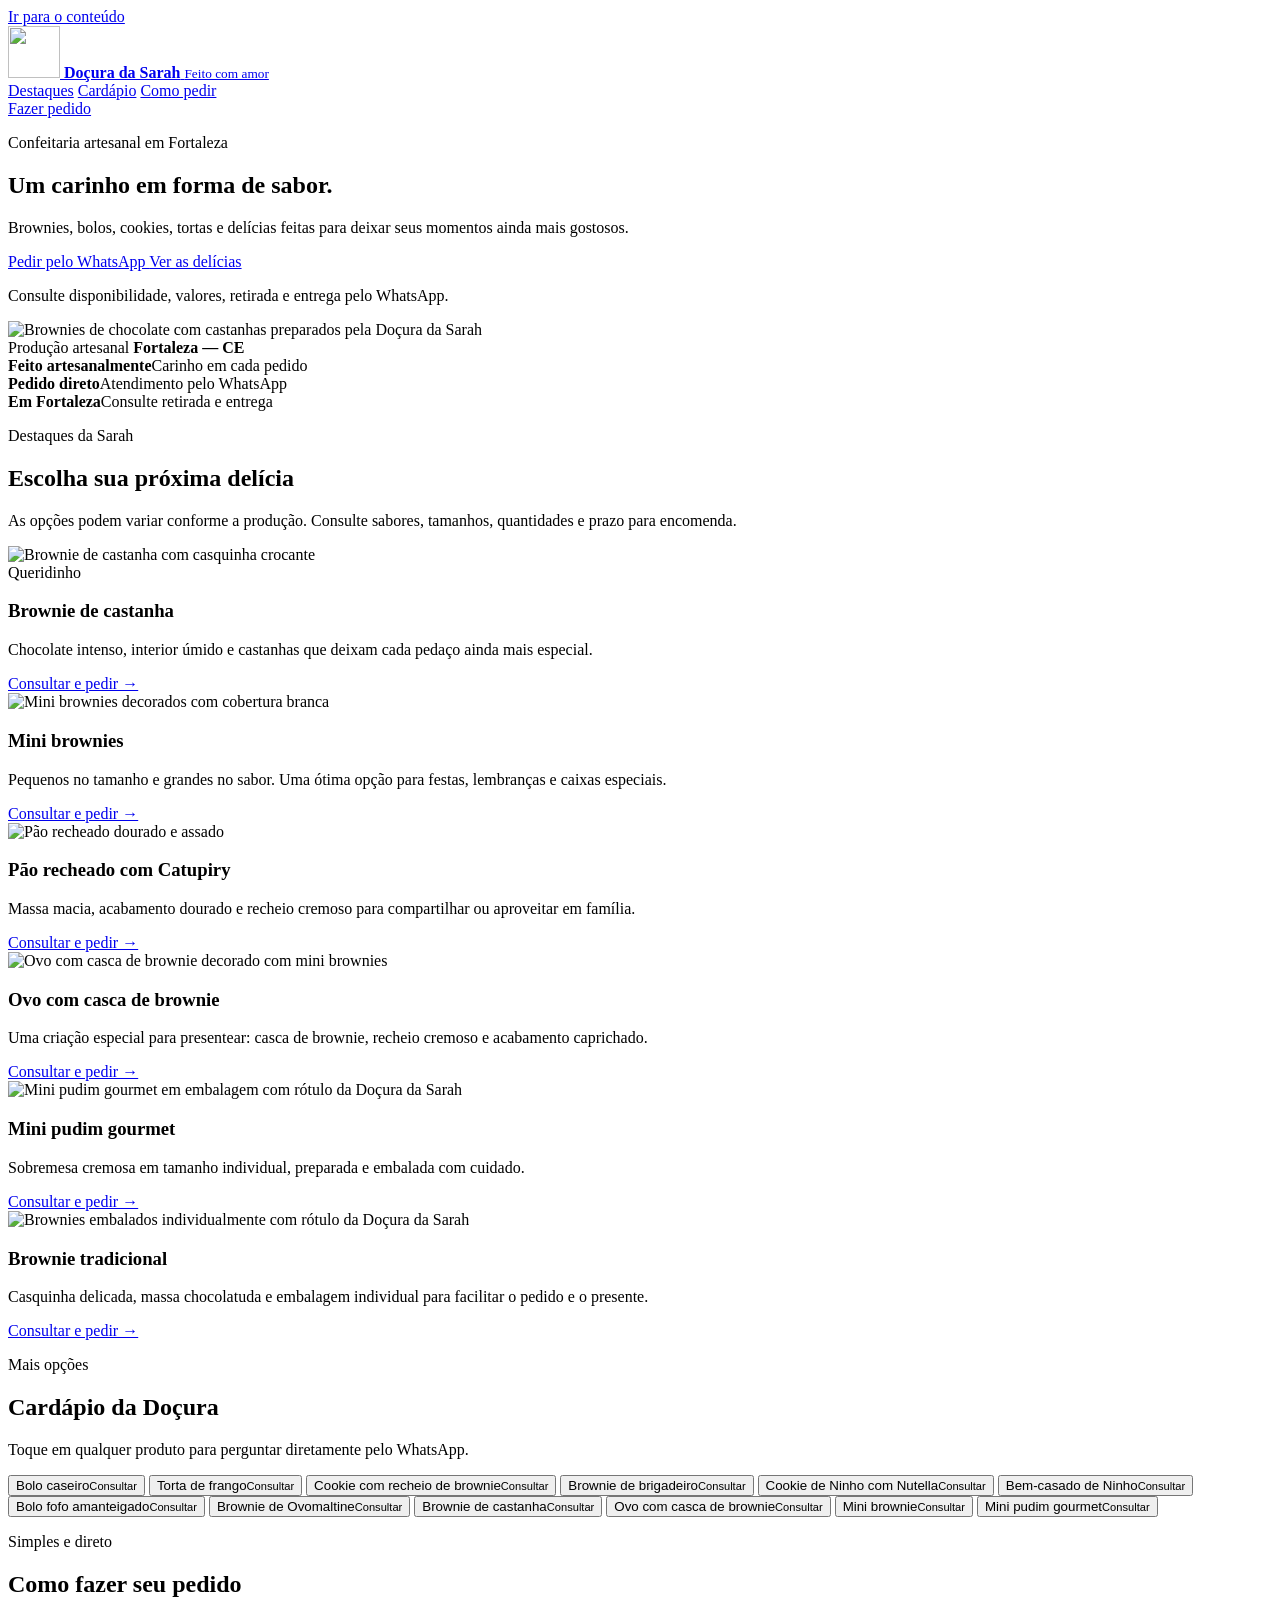
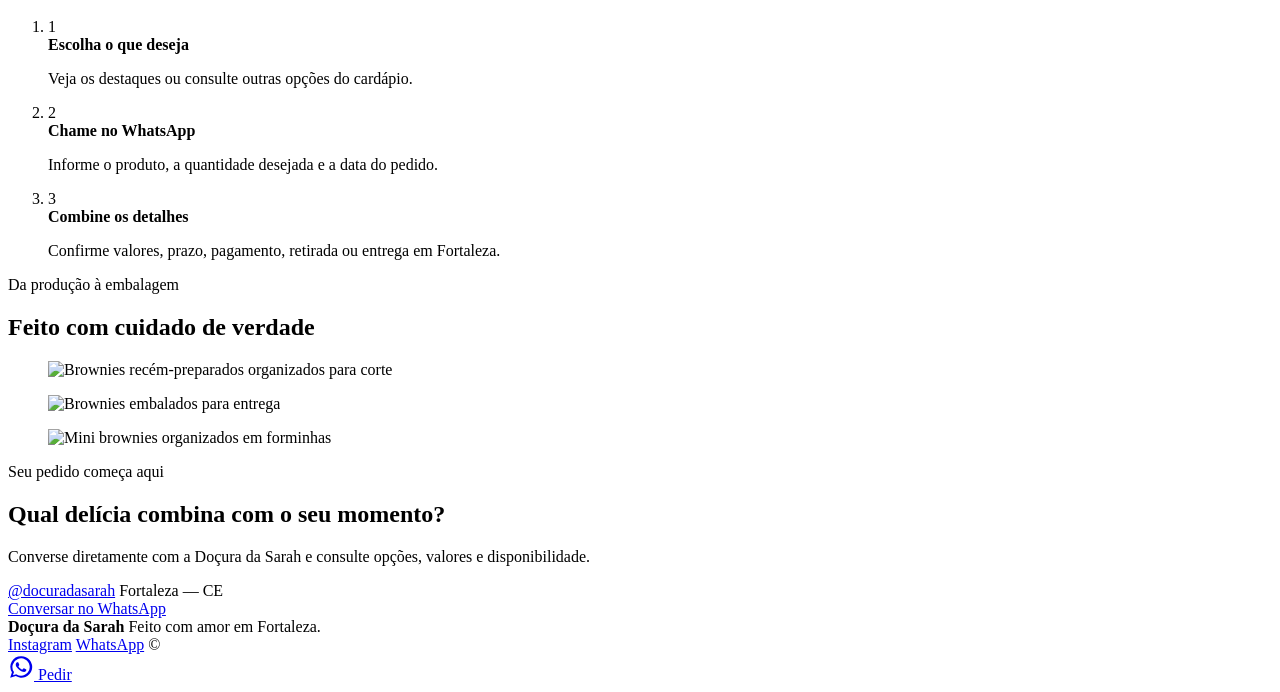
==== index.html @ 3d7a6ec1 "Adiciona estrutura e conteúdo da landing page" ====
<!doctype html>
<html lang="pt-BR">
<head>
  <meta charset="utf-8">
  <meta name="viewport" content="width=device-width, initial-scale=1">
  <meta name="theme-color" content="#e94d82">
  <meta name="description" content="Brownies, bolos, cookies, tortas, pão recheado e outras delícias artesanais da Doçura da Sarah em Fortaleza, Ceará. Faça seu pedido pelo WhatsApp.">
  <meta property="og:type" content="website">
  <meta property="og:locale" content="pt_BR">
  <meta property="og:title" content="Doçura da Sarah | Feito com amor">
  <meta property="og:description" content="Delícias artesanais em Fortaleza. Consulte o cardápio e faça seu pedido pelo WhatsApp.">
  <meta property="og:image" content="assets/images/hero-brownie-castanha.webp">
  <meta property="og:url" content="https://rsucupira.github.io/lp-docura-da-sarah/">
  <link rel="canonical" href="https://rsucupira.github.io/lp-docura-da-sarah/">
  <link rel="icon" href="favicon.png" type="image/png">
  <link rel="stylesheet" href="styles.css">
  <title>Doçura da Sarah | Doces e salgados artesanais em Fortaleza</title>
</head>
<body>
  <a class="skip-link" href="#conteudo">Ir para o conteúdo</a>

  <header class="site-header">
    <div class="container nav">
      <a class="brand" href="#inicio" aria-label="Doçura da Sarah, início">
        <img src="assets/images/logo-docura-da-sarah.webp" alt="" width="52" height="52">
        <span>
          <strong>Doçura da Sarah</strong>
          <small>Feito com amor</small>
        </span>
      </a>

      <nav class="nav-links" aria-label="Navegação principal">
        <a href="#destaques">Destaques</a>
        <a href="#cardapio">Cardápio</a>
        <a href="#como-pedir">Como pedir</a>
      </nav>

      <a class="button button-small whatsapp-link" data-message="Olá! Vim pelo site da Doçura da Sarah e gostaria de fazer um pedido." href="https://wa.me/5585988208245" target="_blank" rel="noopener">
        Fazer pedido
      </a>
    </div>
  </header>

  <main id="conteudo">
    <section class="hero" id="inicio">
      <div class="container hero-grid">
        <div class="hero-copy">
          <p class="eyebrow">Confeitaria artesanal em Fortaleza</p>
          <h1>Um carinho em forma de sabor.</h1>
          <p class="hero-text">
            Brownies, bolos, cookies, tortas e delícias feitas para deixar seus momentos ainda mais gostosos.
          </p>

          <div class="actions">
            <a class="button whatsapp-link" data-message="Olá! Vim pelo site da Doçura da Sarah e quero conhecer as opções disponíveis." href="https://wa.me/5585988208245" target="_blank" rel="noopener">
              Pedir pelo WhatsApp
            </a>
            <a class="button button-secondary" href="#destaques">Ver as delícias</a>
          </div>

          <p class="helper">Consulte disponibilidade, valores, retirada e entrega pelo WhatsApp.</p>
        </div>

        <div class="hero-visual">
          <img src="assets/images/hero-brownie-castanha.webp" alt="Brownies de chocolate com castanhas preparados pela Doçura da Sarah" width="856" height="852">
          <div class="hero-stamp">
            <span>Produção artesanal</span>
            <strong>Fortaleza — CE</strong>
          </div>
        </div>
      </div>
    </section>

    <section class="trust-strip" aria-label="Diferenciais">
      <div class="container trust-grid">
        <div><strong>Feito artesanalmente</strong><span>Carinho em cada pedido</span></div>
        <div><strong>Pedido direto</strong><span>Atendimento pelo WhatsApp</span></div>
        <div><strong>Em Fortaleza</strong><span>Consulte retirada e entrega</span></div>
      </div>
    </section>

    <section class="section" id="destaques">
      <div class="container">
        <div class="section-heading">
          <div>
            <p class="eyebrow">Destaques da Sarah</p>
            <h2>Escolha sua próxima delícia</h2>
          </div>
          <p>As opções podem variar conforme a produção. Consulte sabores, tamanhos, quantidades e prazo para encomenda.</p>
        </div>

        <div class="product-grid">
          <article class="product-card product-card-featured">
            <img src="assets/images/hero-brownie-castanha.webp" alt="Brownie de castanha com casquinha crocante" width="856" height="852" loading="lazy">
            <div class="product-body">
              <span class="tag">Queridinho</span>
              <h3>Brownie de castanha</h3>
              <p>Chocolate intenso, interior úmido e castanhas que deixam cada pedaço ainda mais especial.</p>
              <a class="text-link whatsapp-product" data-product="Brownie de castanha" href="https://wa.me/5585988208245" target="_blank" rel="noopener">Consultar e pedir →</a>
            </div>
          </article>

          <article class="product-card">
            <img src="assets/images/mini-brownies.webp" alt="Mini brownies decorados com cobertura branca" width="859" height="856" loading="lazy">
            <div class="product-body">
              <h3>Mini brownies</h3>
              <p>Pequenos no tamanho e grandes no sabor. Uma ótima opção para festas, lembranças e caixas especiais.</p>
              <a class="text-link whatsapp-product" data-product="Mini brownies" href="https://wa.me/5585988208245" target="_blank" rel="noopener">Consultar e pedir →</a>
            </div>
          </article>

          <article class="product-card">
            <img src="assets/images/pao-recheado.webp" alt="Pão recheado dourado e assado" width="673" height="855" loading="lazy">
            <div class="product-body">
              <h3>Pão recheado com Catupiry</h3>
              <p>Massa macia, acabamento dourado e recheio cremoso para compartilhar ou aproveitar em família.</p>
              <a class="text-link whatsapp-product" data-product="Pão recheado com Catupiry" href="https://wa.me/5585988208245" target="_blank" rel="noopener">Consultar e pedir →</a>
            </div>
          </article>

          <article class="product-card">
            <img src="assets/images/ovo-casca-brownie.webp" alt="Ovo com casca de brownie decorado com mini brownies" width="697" height="856" loading="lazy">
            <div class="product-body">
              <h3>Ovo com casca de brownie</h3>
              <p>Uma criação especial para presentear: casca de brownie, recheio cremoso e acabamento caprichado.</p>
              <a class="text-link whatsapp-product" data-product="Ovo com casca de brownie" href="https://wa.me/5585988208245" target="_blank" rel="noopener">Consultar e pedir →</a>
            </div>
          </article>

          <article class="product-card">
            <img src="assets/images/mini-pudim-gourmet.webp" alt="Mini pudim gourmet em embalagem com rótulo da Doçura da Sarah" width="674" height="856" loading="lazy">
            <div class="product-body">
              <h3>Mini pudim gourmet</h3>
              <p>Sobremesa cremosa em tamanho individual, preparada e embalada com cuidado.</p>
              <a class="text-link whatsapp-product" data-product="Mini pudim gourmet" href="https://wa.me/5585988208245" target="_blank" rel="noopener">Consultar e pedir →</a>
            </div>
          </article>

          <article class="product-card">
            <img src="assets/images/brownies-embalados.webp" alt="Brownies embalados individualmente com rótulo da Doçura da Sarah" width="856" height="858" loading="lazy">
            <div class="product-body">
              <h3>Brownie tradicional</h3>
              <p>Casquinha delicada, massa chocolatuda e embalagem individual para facilitar o pedido e o presente.</p>
              <a class="text-link whatsapp-product" data-product="Brownie tradicional" href="https://wa.me/5585988208245" target="_blank" rel="noopener">Consultar e pedir →</a>
            </div>
          </article>
        </div>
      </div>
    </section>

    <section class="section section-soft" id="cardapio">
      <div class="container">
        <div class="section-heading compact">
          <div>
            <p class="eyebrow">Mais opções</p>
            <h2>Cardápio da Doçura</h2>
          </div>
          <p>Toque em qualquer produto para perguntar diretamente pelo WhatsApp.</p>
        </div>

        <div class="menu-grid">
          <button class="menu-item whatsapp-product" data-product="Bolo caseiro"><span>Bolo caseiro</span><small>Consultar</small></button>
          <button class="menu-item whatsapp-product" data-product="Torta de frango"><span>Torta de frango</span><small>Consultar</small></button>
          <button class="menu-item whatsapp-product" data-product="Cookie com recheio de brownie"><span>Cookie com recheio de brownie</span><small>Consultar</small></button>
          <button class="menu-item whatsapp-product" data-product="Brownie de brigadeiro"><span>Brownie de brigadeiro</span><small>Consultar</small></button>
          <button class="menu-item whatsapp-product" data-product="Cookie de Ninho com Nutella"><span>Cookie de Ninho com Nutella</span><small>Consultar</small></button>
          <button class="menu-item whatsapp-product" data-product="Bem-casado de Ninho"><span>Bem-casado de Ninho</span><small>Consultar</small></button>
          <button class="menu-item whatsapp-product" data-product="Bolo fofo amanteigado"><span>Bolo fofo amanteigado</span><small>Consultar</small></button>
          <button class="menu-item whatsapp-product" data-product="Brownie de Ovomaltine"><span>Brownie de Ovomaltine</span><small>Consultar</small></button>
          <button class="menu-item whatsapp-product" data-product="Brownie de castanha"><span>Brownie de castanha</span><small>Consultar</small></button>
          <button class="menu-item whatsapp-product" data-product="Ovo com casca de brownie"><span>Ovo com casca de brownie</span><small>Consultar</small></button>
          <button class="menu-item whatsapp-product" data-product="Mini brownie"><span>Mini brownie</span><small>Consultar</small></button>
          <button class="menu-item whatsapp-product" data-product="Mini pudim gourmet"><span>Mini pudim gourmet</span><small>Consultar</small></button>
        </div>
      </div>
    </section>

    <section class="section" id="como-pedir">
      <div class="container">
        <div class="section-heading compact">
          <div>
            <p class="eyebrow">Simples e direto</p>
            <h2>Como fazer seu pedido</h2>
          </div>
        </div>

        <ol class="steps">
          <li>
            <span class="step-number">1</span>
            <div><strong>Escolha o que deseja</strong><p>Veja os destaques ou consulte outras opções do cardápio.</p></div>
          </li>
          <li>
            <span class="step-number">2</span>
            <div><strong>Chame no WhatsApp</strong><p>Informe o produto, a quantidade desejada e a data do pedido.</p></div>
          </li>
          <li>
            <span class="step-number">3</span>
            <div><strong>Combine os detalhes</strong><p>Confirme valores, prazo, pagamento, retirada ou entrega em Fortaleza.</p></div>
          </li>
        </ol>
      </div>
    </section>

    <section class="section section-gallery" aria-labelledby="galeria-titulo">
      <div class="container">
        <div class="section-heading compact">
          <div>
            <p class="eyebrow">Da produção à embalagem</p>
            <h2 id="galeria-titulo">Feito com cuidado de verdade</h2>
          </div>
        </div>

        <div class="gallery">
          <figure class="gallery-large">
            <img src="assets/images/brownies-producao.webp" alt="Brownies recém-preparados organizados para corte" width="851" height="847" loading="lazy">
          </figure>
          <figure>
            <img src="assets/images/brownies-embalados.webp" alt="Brownies embalados para entrega" width="856" height="858" loading="lazy">
          </figure>
          <figure>
            <img src="assets/images/mini-brownies.webp" alt="Mini brownies organizados em forminhas" width="859" height="856" loading="lazy">
          </figure>
        </div>
      </div>
    </section>

    <section class="section contact-section" id="contato">
      <div class="container contact-card">
        <div>
          <p class="eyebrow">Seu pedido começa aqui</p>
          <h2>Qual delícia combina com o seu momento?</h2>
          <p>Converse diretamente com a Doçura da Sarah e consulte opções, valores e disponibilidade.</p>
          <div class="contact-meta">
            <a href="https://www.instagram.com/docuradasarah/" target="_blank" rel="noopener">@docuradasarah</a>
            <span>Fortaleza — CE</span>
          </div>
        </div>
        <a class="button button-light whatsapp-link" data-message="Olá! Vim pelo site da Doçura da Sarah e gostaria de fazer um pedido." href="https://wa.me/5585988208245" target="_blank" rel="noopener">
          Conversar no WhatsApp
        </a>
      </div>
    </section>
  </main>

  <footer class="site-footer">
    <div class="container footer-content">
      <div>
        <strong>Doçura da Sarah</strong>
        <span>Feito com amor em Fortaleza.</span>
      </div>
      <div>
        <a href="https://www.instagram.com/docuradasarah/" target="_blank" rel="noopener">Instagram</a>
        <a class="whatsapp-link" data-message="Olá! Vim pelo site da Doçura da Sarah." href="https://wa.me/5585988208245" target="_blank" rel="noopener">WhatsApp</a>
        <span>© <span id="year"></span></span>
      </div>
    </div>
  </footer>

  <a class="whatsapp-float whatsapp-link" data-message="Olá! Vim pelo site da Doçura da Sarah e gostaria de fazer um pedido." href="https://wa.me/5585988208245" target="_blank" rel="noopener" aria-label="Fazer pedido pelo WhatsApp">
    <svg aria-hidden="true" viewBox="0 0 24 24" width="26" height="26"><path fill="currentColor" d="M12.04 2a9.84 9.84 0 0 0-8.4 14.95L2 22l5.2-1.62A9.93 9.93 0 1 0 12.04 2Zm0 17.98a8.02 8.02 0 0 1-4.09-1.12l-.29-.17-3.09.96.99-3-.19-.31A7.96 7.96 0 1 1 12.04 19.98Zm4.38-5.98c-.24-.12-1.42-.7-1.64-.78-.22-.08-.38-.12-.54.12-.16.24-.62.78-.76.94-.14.16-.28.18-.52.06-.24-.12-1.01-.37-1.93-1.19-.71-.64-1.2-1.42-1.34-1.66-.14-.24-.01-.37.11-.49.11-.11.24-.28.36-.42.12-.14.16-.24.24-.4.08-.16.04-.3-.02-.42-.06-.12-.54-1.3-.74-1.78-.19-.47-.39-.41-.54-.42h-.46c-.16 0-.42.06-.64.3-.22.24-.84.82-.84 2s.86 2.32.98 2.48c.12.16 1.69 2.58 4.1 3.62.57.25 1.02.4 1.37.51.58.18 1.1.16 1.51.1.46-.07 1.42-.58 1.62-1.14.2-.56.2-1.04.14-1.14-.06-.1-.22-.16-.46-.28Z"/></svg>
    <span>Pedir</span>
  </a>

  <script src="script.js"></script>
</body>
</html>
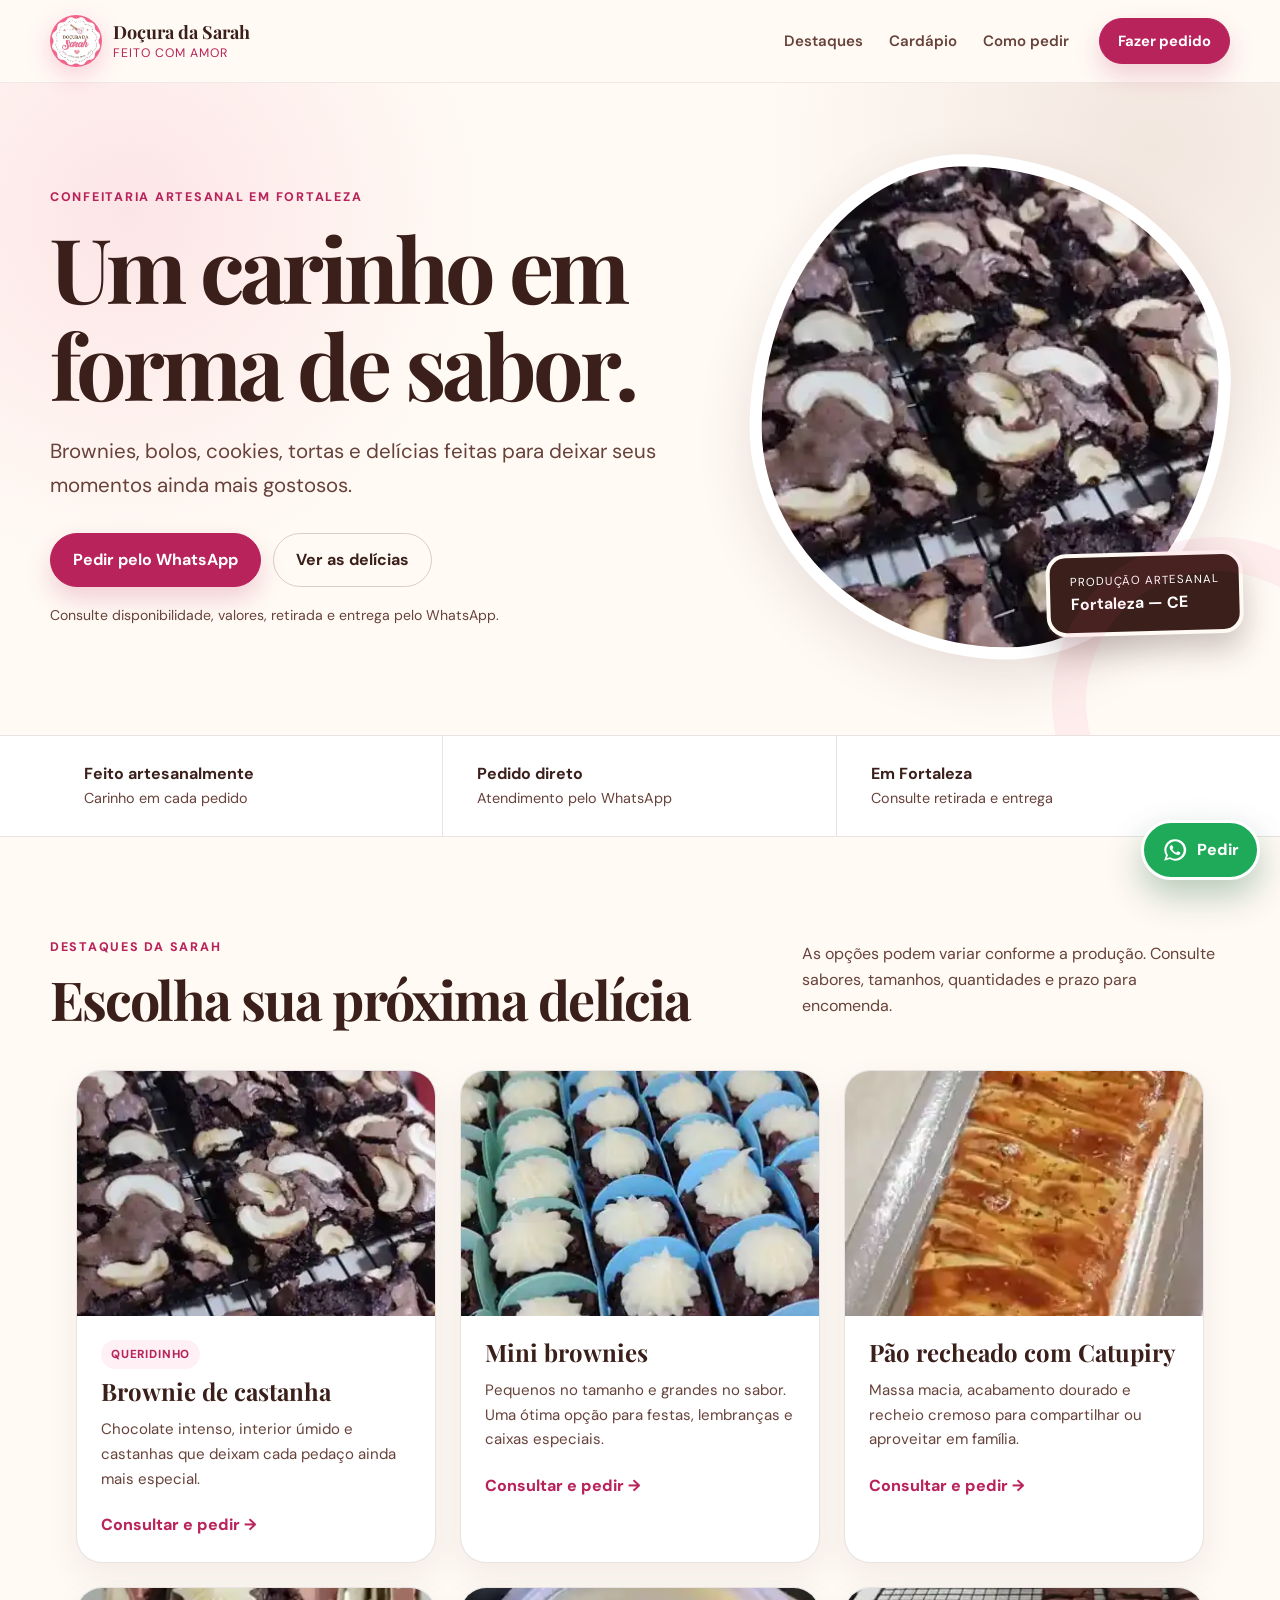
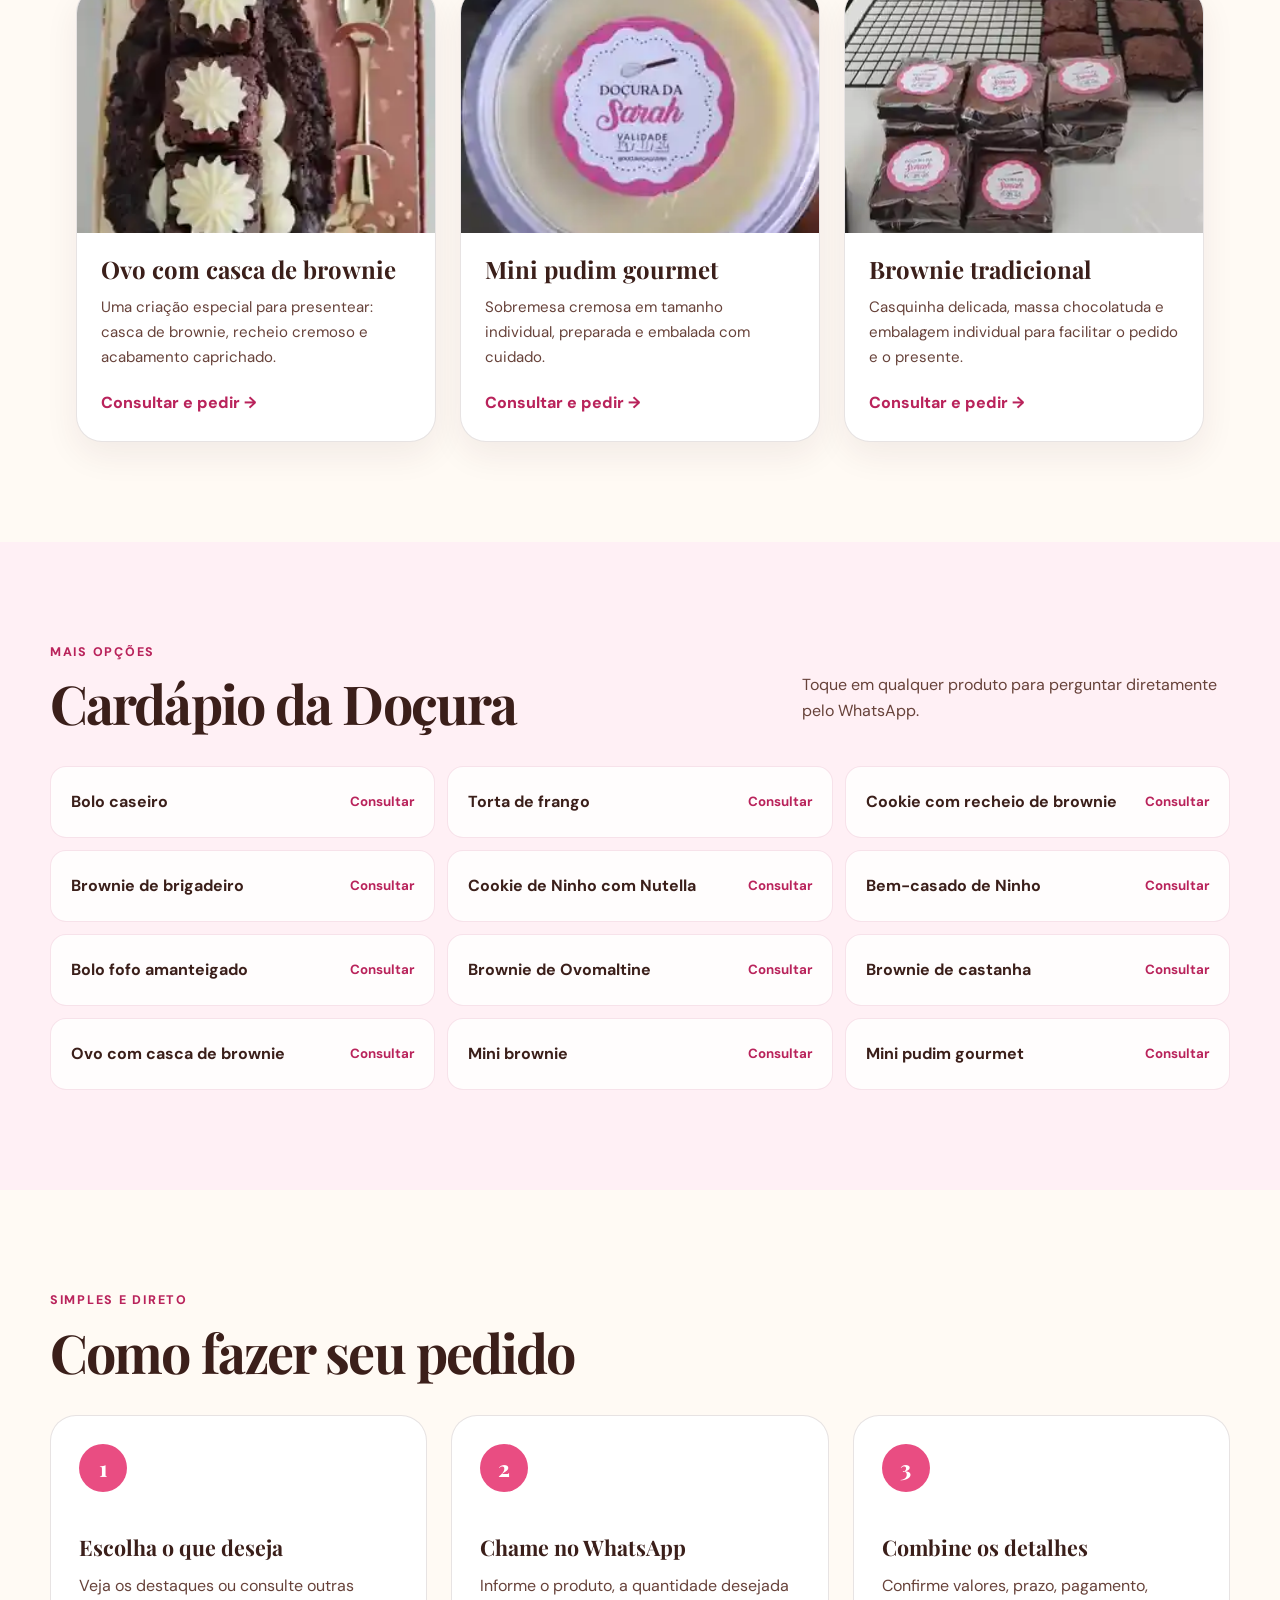
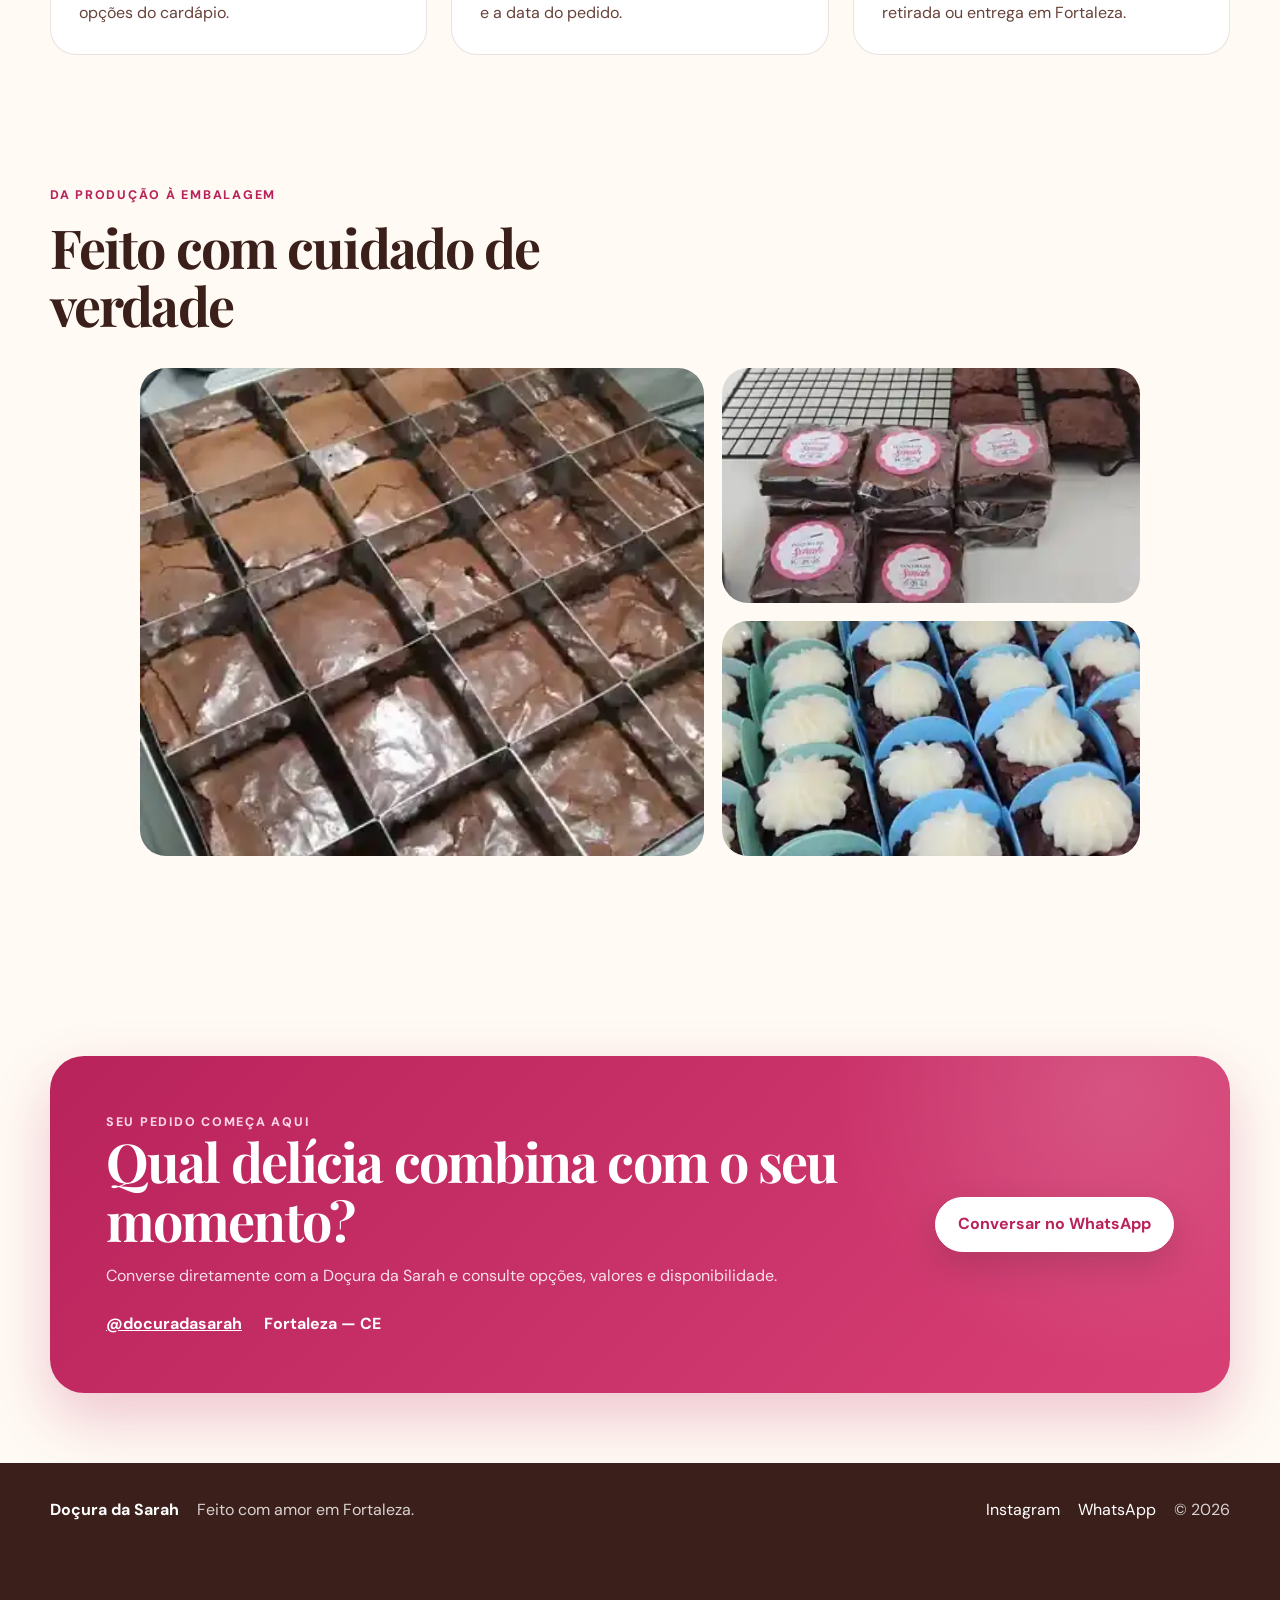
==== commit 3f8a46bd: "organizar imagens do site" ====
--- a/index.html
+++ b/index.html
@@ -12,7 +12,7 @@
   <meta property="og:image" content="assets/images/hero-brownie-castanha.webp">
   <meta property="og:url" content="https://rsucupira.github.io/lp-docura-da-sarah/">
   <link rel="canonical" href="https://rsucupira.github.io/lp-docura-da-sarah/">
-  <link rel="icon" href="favicon.png" type="image/png">
+  <link rel="icon" href="assets/images/favicon.png" type="image/png">
   <link rel="stylesheet" href="styles.css">
   <title>Doçura da Sarah | Doces e salgados artesanais em Fortaleza</title>
 </head>
--- a/styles.css
+++ b/styles.css
@@ -0,0 +1,520 @@
+@import url("https://fonts.googleapis.com/css2?family=DM+Sans:wght@400;500;600;700&family=Playfair+Display:wght@700;800&display=swap");
+
+:root {
+  --pink: #e94d82;
+  --pink-dark: #b9235b;
+  --pink-soft: #fff0f5;
+  --cream: #fffaf4;
+  --brown: #3b1f1a;
+  --brown-soft: #67423a;
+  --white: #ffffff;
+  --line: rgba(59, 31, 26, 0.12);
+  --shadow: 0 20px 55px rgba(76, 32, 39, 0.12);
+  --radius: 26px;
+  --container: 1180px;
+}
+
+* { box-sizing: border-box; }
+
+html {
+  scroll-behavior: smooth;
+  scroll-padding-top: 95px;
+}
+
+body {
+  margin: 0;
+  color: var(--brown);
+  background: var(--cream);
+  font-family: "DM Sans", system-ui, -apple-system, BlinkMacSystemFont, "Segoe UI", sans-serif;
+  line-height: 1.65;
+}
+
+img { display: block; max-width: 100%; }
+a { color: inherit; }
+button, a { -webkit-tap-highlight-color: transparent; }
+
+.skip-link {
+  position: fixed;
+  top: 8px;
+  left: 8px;
+  z-index: 1000;
+  padding: 10px 14px;
+  color: var(--white);
+  background: var(--brown);
+  border-radius: 8px;
+  transform: translateY(-150%);
+}
+.skip-link:focus { transform: translateY(0); }
+
+.container {
+  width: min(calc(100% - 40px), var(--container));
+  margin-inline: auto;
+}
+
+.site-header {
+  position: sticky;
+  top: 0;
+  z-index: 50;
+  border-bottom: 1px solid rgba(59, 31, 26, 0.08);
+  background: rgba(255, 250, 244, 0.92);
+  backdrop-filter: blur(18px);
+}
+
+.nav {
+  min-height: 82px;
+  display: flex;
+  align-items: center;
+  gap: 30px;
+}
+
+.brand {
+  display: flex;
+  align-items: center;
+  gap: 11px;
+  text-decoration: none;
+  margin-right: auto;
+}
+.brand img {
+  width: 52px;
+  height: 52px;
+  border-radius: 50%;
+  box-shadow: 0 8px 24px rgba(233, 77, 130, 0.25);
+}
+.brand span { display: flex; flex-direction: column; line-height: 1.15; }
+.brand strong { font-family: "Playfair Display", Georgia, serif; font-size: 1.13rem; }
+.brand small { margin-top: 4px; color: var(--pink-dark); font-size: .77rem; text-transform: uppercase; letter-spacing: .08em; }
+
+.nav-links {
+  display: flex;
+  align-items: center;
+  gap: 26px;
+}
+.nav-links a {
+  color: var(--brown-soft);
+  text-decoration: none;
+  font-size: .94rem;
+  font-weight: 600;
+}
+.nav-links a:hover { color: var(--pink-dark); }
+
+.button {
+  min-height: 50px;
+  display: inline-flex;
+  justify-content: center;
+  align-items: center;
+  padding: 13px 22px;
+  color: var(--white);
+  background: var(--pink-dark);
+  border: 1px solid var(--pink-dark);
+  border-radius: 999px;
+  box-shadow: 0 12px 26px rgba(185, 35, 91, .2);
+  font: inherit;
+  font-weight: 700;
+  text-decoration: none;
+  cursor: pointer;
+  transition: transform .2s ease, box-shadow .2s ease, background .2s ease;
+}
+.button:hover {
+  background: #9f174d;
+  box-shadow: 0 16px 32px rgba(185, 35, 91, .28);
+  transform: translateY(-2px);
+}
+.button-small { min-height: 44px; padding: 10px 18px; font-size: .92rem; }
+.button-secondary {
+  color: var(--brown);
+  background: transparent;
+  border-color: rgba(59, 31, 26, .2);
+  box-shadow: none;
+}
+.button-secondary:hover {
+  color: var(--pink-dark);
+  background: var(--white);
+  border-color: var(--pink);
+  box-shadow: none;
+}
+.button-light {
+  color: var(--pink-dark);
+  background: var(--white);
+  border-color: var(--white);
+  box-shadow: 0 14px 34px rgba(43, 18, 24, .18);
+}
+.button-light:hover { color: var(--brown); background: var(--cream); }
+
+.hero {
+  position: relative;
+  overflow: hidden;
+  padding: 72px 0 76px;
+  background:
+    radial-gradient(circle at 10% 20%, rgba(233, 77, 130, .12), transparent 28%),
+    radial-gradient(circle at 90% 10%, rgba(137, 72, 50, .11), transparent 30%),
+    var(--cream);
+}
+.hero::after {
+  content: "";
+  position: absolute;
+  width: 260px;
+  height: 260px;
+  right: -100px;
+  bottom: -130px;
+  border: 34px solid rgba(233, 77, 130, .07);
+  border-radius: 50%;
+}
+
+.hero-grid {
+  display: grid;
+  grid-template-columns: 1fr .95fr;
+  align-items: center;
+  gap: 70px;
+}
+
+.eyebrow {
+  margin: 0 0 12px;
+  color: var(--pink-dark);
+  font-size: .78rem;
+  font-weight: 800;
+  letter-spacing: .14em;
+  text-transform: uppercase;
+}
+
+h1, h2, h3 {
+  margin-top: 0;
+  font-family: "Playfair Display", Georgia, serif;
+  line-height: 1.08;
+}
+h1 {
+  max-width: 720px;
+  margin-bottom: 22px;
+  font-size: clamp(3rem, 7vw, 5.7rem);
+  letter-spacing: -.045em;
+}
+h2 {
+  margin-bottom: 16px;
+  font-size: clamp(2.2rem, 4.2vw, 3.65rem);
+  letter-spacing: -.035em;
+}
+h3 { font-size: 1.5rem; }
+
+.hero-text {
+  max-width: 620px;
+  margin: 0;
+  color: var(--brown-soft);
+  font-size: clamp(1.08rem, 2vw, 1.28rem);
+}
+
+.actions {
+  display: flex;
+  flex-wrap: wrap;
+  gap: 12px;
+  margin-top: 30px;
+}
+.helper {
+  margin: 17px 0 0;
+  color: var(--brown-soft);
+  font-size: .88rem;
+}
+
+.hero-visual {
+  position: relative;
+  padding: 12px;
+  background: var(--white);
+  border-radius: 44% 56% 46% 54% / 54% 44% 56% 46%;
+  box-shadow: var(--shadow);
+  transform: rotate(1.5deg);
+}
+.hero-visual img {
+  width: 100%;
+  aspect-ratio: 1 / 1;
+  object-fit: cover;
+  border-radius: inherit;
+}
+.hero-stamp {
+  position: absolute;
+  right: -18px;
+  bottom: 28px;
+  display: flex;
+  flex-direction: column;
+  padding: 15px 20px;
+  background: var(--brown);
+  color: var(--white);
+  border: 4px solid var(--cream);
+  border-radius: 20px;
+  box-shadow: 0 16px 30px rgba(59, 31, 26, .25);
+  transform: rotate(-3deg);
+}
+.hero-stamp span { font-size: .72rem; text-transform: uppercase; letter-spacing: .08em; }
+.hero-stamp strong { font-size: 1rem; }
+
+.trust-strip {
+  border-block: 1px solid var(--line);
+  background: var(--white);
+}
+.trust-grid {
+  display: grid;
+  grid-template-columns: repeat(3, 1fr);
+}
+.trust-grid div {
+  display: flex;
+  flex-direction: column;
+  padding: 25px 34px;
+  border-right: 1px solid var(--line);
+}
+.trust-grid div:last-child { border-right: 0; }
+.trust-grid strong { color: var(--brown); }
+.trust-grid span { color: var(--brown-soft); font-size: .9rem; }
+
+.section { padding: 100px 0; }
+.section-soft { background: var(--pink-soft); }
+.section-gallery { padding-top: 30px; }
+
+.section-heading {
+  display: grid;
+  grid-template-columns: 1.1fr .7fr;
+  gap: 80px;
+  align-items: end;
+  margin-bottom: 42px;
+}
+.section-heading.compact { margin-bottom: 34px; }
+.section-heading h2 { margin-bottom: 0; }
+.section-heading > p {
+  margin: 0 0 8px;
+  color: var(--brown-soft);
+}
+
+.product-grid {
+  display: grid;
+  grid-template-columns: repeat(3, 1fr);
+  gap: 24px;
+}
+.product-card {
+  overflow: hidden;
+  background: var(--white);
+  border: 1px solid var(--line);
+  border-radius: var(--radius);
+  box-shadow: 0 13px 34px rgba(76, 32, 39, .07);
+  transition: transform .22s ease, box-shadow .22s ease;
+}
+.product-card:hover {
+  transform: translateY(-5px);
+  box-shadow: var(--shadow);
+}
+.product-card img {
+  width: 100%;
+  aspect-ratio: 4 / 3;
+  object-fit: cover;
+}
+.product-card-featured img { object-position: center 45%; }
+.product-body { padding: 24px; }
+.product-body h3 { margin-bottom: 12px; }
+.product-body p {
+  min-height: 77px;
+  margin: 0 0 18px;
+  color: var(--brown-soft);
+  font-size: .94rem;
+}
+.tag {
+  display: inline-flex;
+  margin-bottom: 10px;
+  padding: 5px 10px;
+  color: var(--pink-dark);
+  background: var(--pink-soft);
+  border-radius: 99px;
+  font-size: .73rem;
+  font-weight: 800;
+  text-transform: uppercase;
+  letter-spacing: .07em;
+}
+.text-link {
+  color: var(--pink-dark);
+  font-weight: 800;
+  text-decoration: none;
+}
+.text-link:hover { text-decoration: underline; }
+
+.menu-grid {
+  display: grid;
+  grid-template-columns: repeat(3, 1fr);
+  gap: 12px;
+}
+.menu-item {
+  display: flex;
+  justify-content: space-between;
+  align-items: center;
+  gap: 18px;
+  min-height: 72px;
+  padding: 16px 20px;
+  color: var(--brown);
+  background: rgba(255, 255, 255, .82);
+  border: 1px solid rgba(185, 35, 91, .12);
+  border-radius: 16px;
+  font: inherit;
+  text-align: left;
+  cursor: pointer;
+  transition: border .2s ease, transform .2s ease, background .2s ease;
+}
+.menu-item:hover {
+  background: var(--white);
+  border-color: var(--pink);
+  transform: translateY(-2px);
+}
+.menu-item span { font-weight: 700; }
+.menu-item small { color: var(--pink-dark); font-weight: 700; white-space: nowrap; }
+
+.steps {
+  display: grid;
+  grid-template-columns: repeat(3, 1fr);
+  gap: 24px;
+  margin: 0;
+  padding: 0;
+  list-style: none;
+}
+.steps li {
+  min-height: 220px;
+  padding: 28px;
+  background: var(--white);
+  border: 1px solid var(--line);
+  border-radius: var(--radius);
+}
+.step-number {
+  width: 48px;
+  height: 48px;
+  display: grid;
+  place-items: center;
+  margin-bottom: 38px;
+  color: var(--white);
+  background: var(--pink);
+  border-radius: 50%;
+  font-family: "Playfair Display", Georgia, serif;
+  font-size: 1.4rem;
+  font-weight: 800;
+}
+.steps strong { display: block; margin-bottom: 8px; font-family: "Playfair Display", Georgia, serif; font-size: 1.34rem; }
+.steps p { margin: 0; color: var(--brown-soft); }
+
+.gallery {
+  display: grid;
+  grid-template-columns: 1.35fr 1fr;
+  grid-template-rows: repeat(2, 280px);
+  gap: 18px;
+}
+.gallery figure {
+  overflow: hidden;
+  margin: 0;
+  border-radius: var(--radius);
+}
+.gallery-large { grid-row: 1 / 3; }
+.gallery img {
+  width: 100%;
+  height: 100%;
+  object-fit: cover;
+  transition: transform .5s ease;
+}
+.gallery figure:hover img { transform: scale(1.035); }
+
+.contact-section { padding-bottom: 70px; }
+.contact-card {
+  display: grid;
+  grid-template-columns: 1fr auto;
+  align-items: center;
+  gap: 50px;
+  padding: 56px;
+  color: var(--white);
+  background:
+    radial-gradient(circle at 90% 10%, rgba(255,255,255,.14), transparent 25%),
+    linear-gradient(135deg, var(--pink-dark), #d84075);
+  border-radius: 34px;
+  box-shadow: 0 25px 60px rgba(185, 35, 91, .24);
+}
+.contact-card .eyebrow { color: #ffd6e5; }
+.contact-card h2 { max-width: 740px; margin-bottom: 14px; }
+.contact-card p { max-width: 690px; margin: 0; color: rgba(255,255,255,.86); }
+.contact-meta {
+  display: flex;
+  flex-wrap: wrap;
+  gap: 22px;
+  margin-top: 22px;
+  font-weight: 700;
+}
+.contact-meta a { color: var(--white); }
+
+.site-footer {
+  padding: 34px 0 96px;
+  color: rgba(255,255,255,.8);
+  background: var(--brown);
+}
+.footer-content {
+  display: flex;
+  justify-content: space-between;
+  gap: 30px;
+}
+.footer-content > div { display: flex; flex-wrap: wrap; align-items: center; gap: 18px; }
+.footer-content strong { color: var(--white); }
+.footer-content a { color: var(--white); text-decoration: none; }
+
+.whatsapp-float {
+  position: fixed;
+  right: 20px;
+  bottom: 20px;
+  z-index: 60;
+  min-height: 58px;
+  display: flex;
+  align-items: center;
+  gap: 9px;
+  padding: 14px 18px;
+  color: var(--white);
+  background: #1faa59;
+  border: 3px solid var(--white);
+  border-radius: 999px;
+  box-shadow: 0 15px 35px rgba(13, 91, 46, .3);
+  font-weight: 800;
+  text-decoration: none;
+}
+.whatsapp-float:hover { background: #178d49; }
+
+@media (max-width: 960px) {
+  .nav-links { display: none; }
+  .hero-grid { grid-template-columns: 1fr; gap: 50px; }
+  .hero-copy { text-align: center; }
+  .hero-text, .helper { margin-inline: auto; }
+  .actions { justify-content: center; }
+  .hero-visual { max-width: 650px; margin-inline: auto; }
+  .section-heading { grid-template-columns: 1fr; gap: 15px; }
+  .product-grid { grid-template-columns: repeat(2, 1fr); }
+  .menu-grid { grid-template-columns: repeat(2, 1fr); }
+  .steps { grid-template-columns: 1fr; }
+  .steps li { min-height: auto; }
+  .step-number { margin-bottom: 25px; }
+  .contact-card { grid-template-columns: 1fr; }
+}
+
+@media (max-width: 680px) {
+  .container { width: min(calc(100% - 28px), var(--container)); }
+  .nav { min-height: 72px; gap: 10px; }
+  .brand img { width: 46px; height: 46px; }
+  .brand strong { font-size: .99rem; }
+  .brand small { font-size: .66rem; }
+  .nav .button-small { padding: 9px 13px; font-size: .8rem; }
+  .hero { padding: 48px 0 58px; }
+  h1 { font-size: clamp(2.8rem, 16vw, 4.3rem); }
+  .trust-grid { grid-template-columns: 1fr; }
+  .trust-grid div { border-right: 0; border-bottom: 1px solid var(--line); padding: 18px 8px; }
+  .trust-grid div:last-child { border-bottom: 0; }
+  .section { padding: 72px 0; }
+  .section-gallery { padding-top: 15px; }
+  .product-grid, .menu-grid { grid-template-columns: 1fr; }
+  .product-body p { min-height: auto; }
+  .gallery {
+    grid-template-columns: 1fr;
+    grid-template-rows: repeat(3, 290px);
+  }
+  .gallery-large { grid-row: auto; }
+  .contact-card { padding: 35px 24px; border-radius: 26px; }
+  .contact-card .button { width: 100%; }
+  .footer-content { flex-direction: column; }
+  .whatsapp-float span { display: none; }
+  .whatsapp-float { width: 60px; height: 60px; justify-content: center; padding: 0; border-radius: 50%; }
+}
+
+@media (prefers-reduced-motion: reduce) {
+  html { scroll-behavior: auto; }
+  *, *::before, *::after { transition: none !important; }
+}
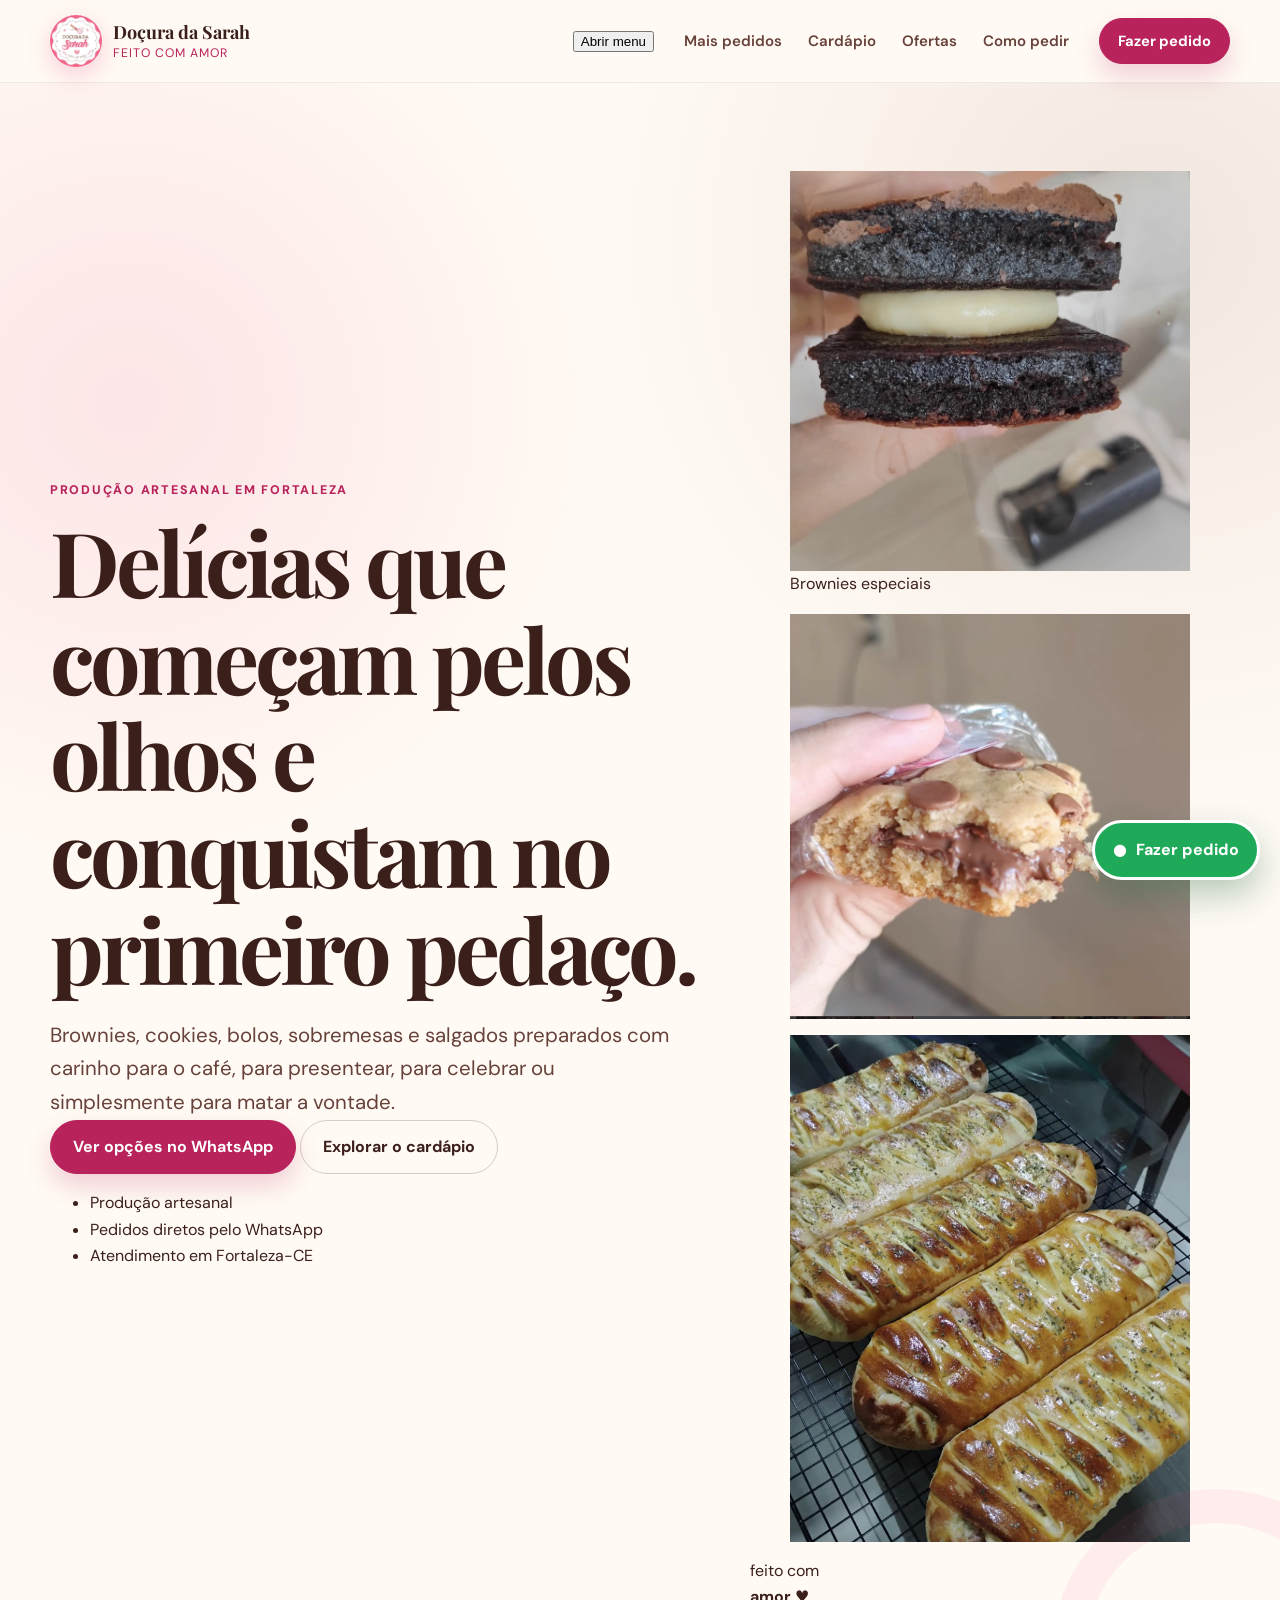
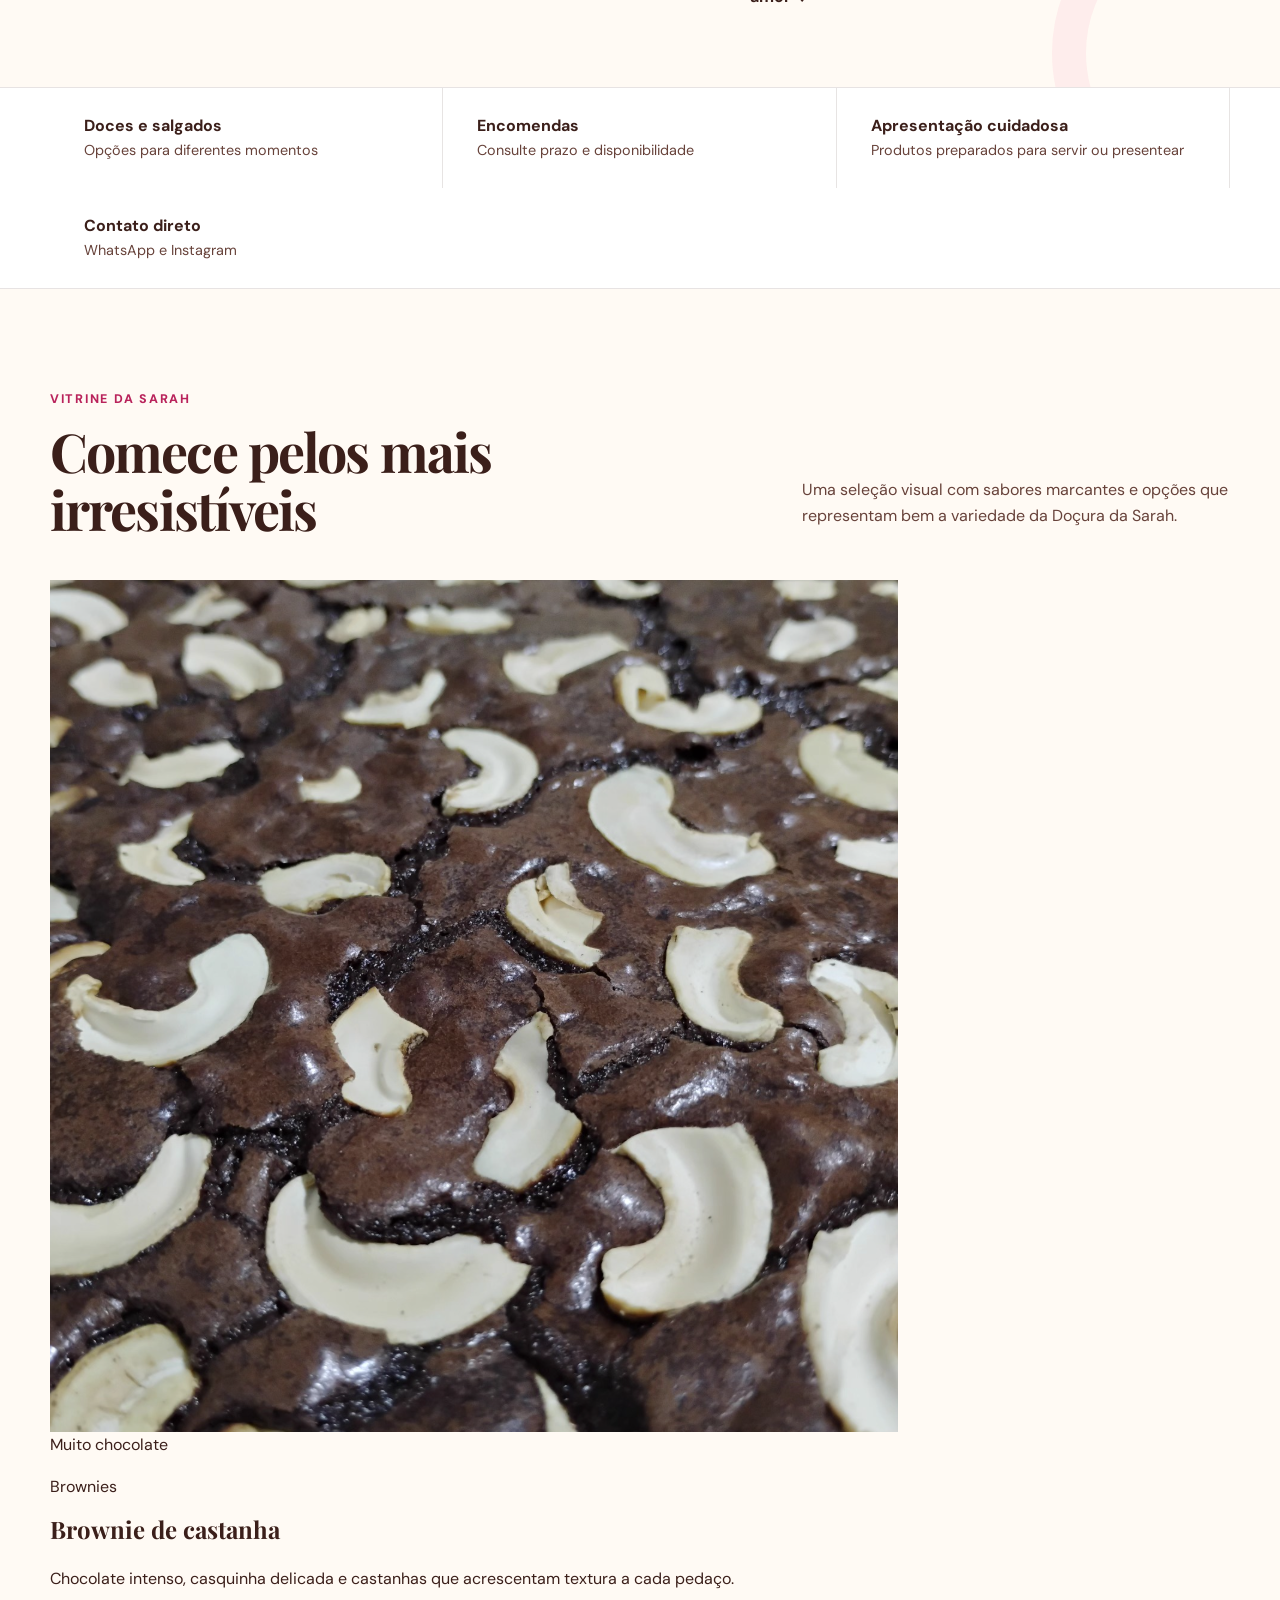
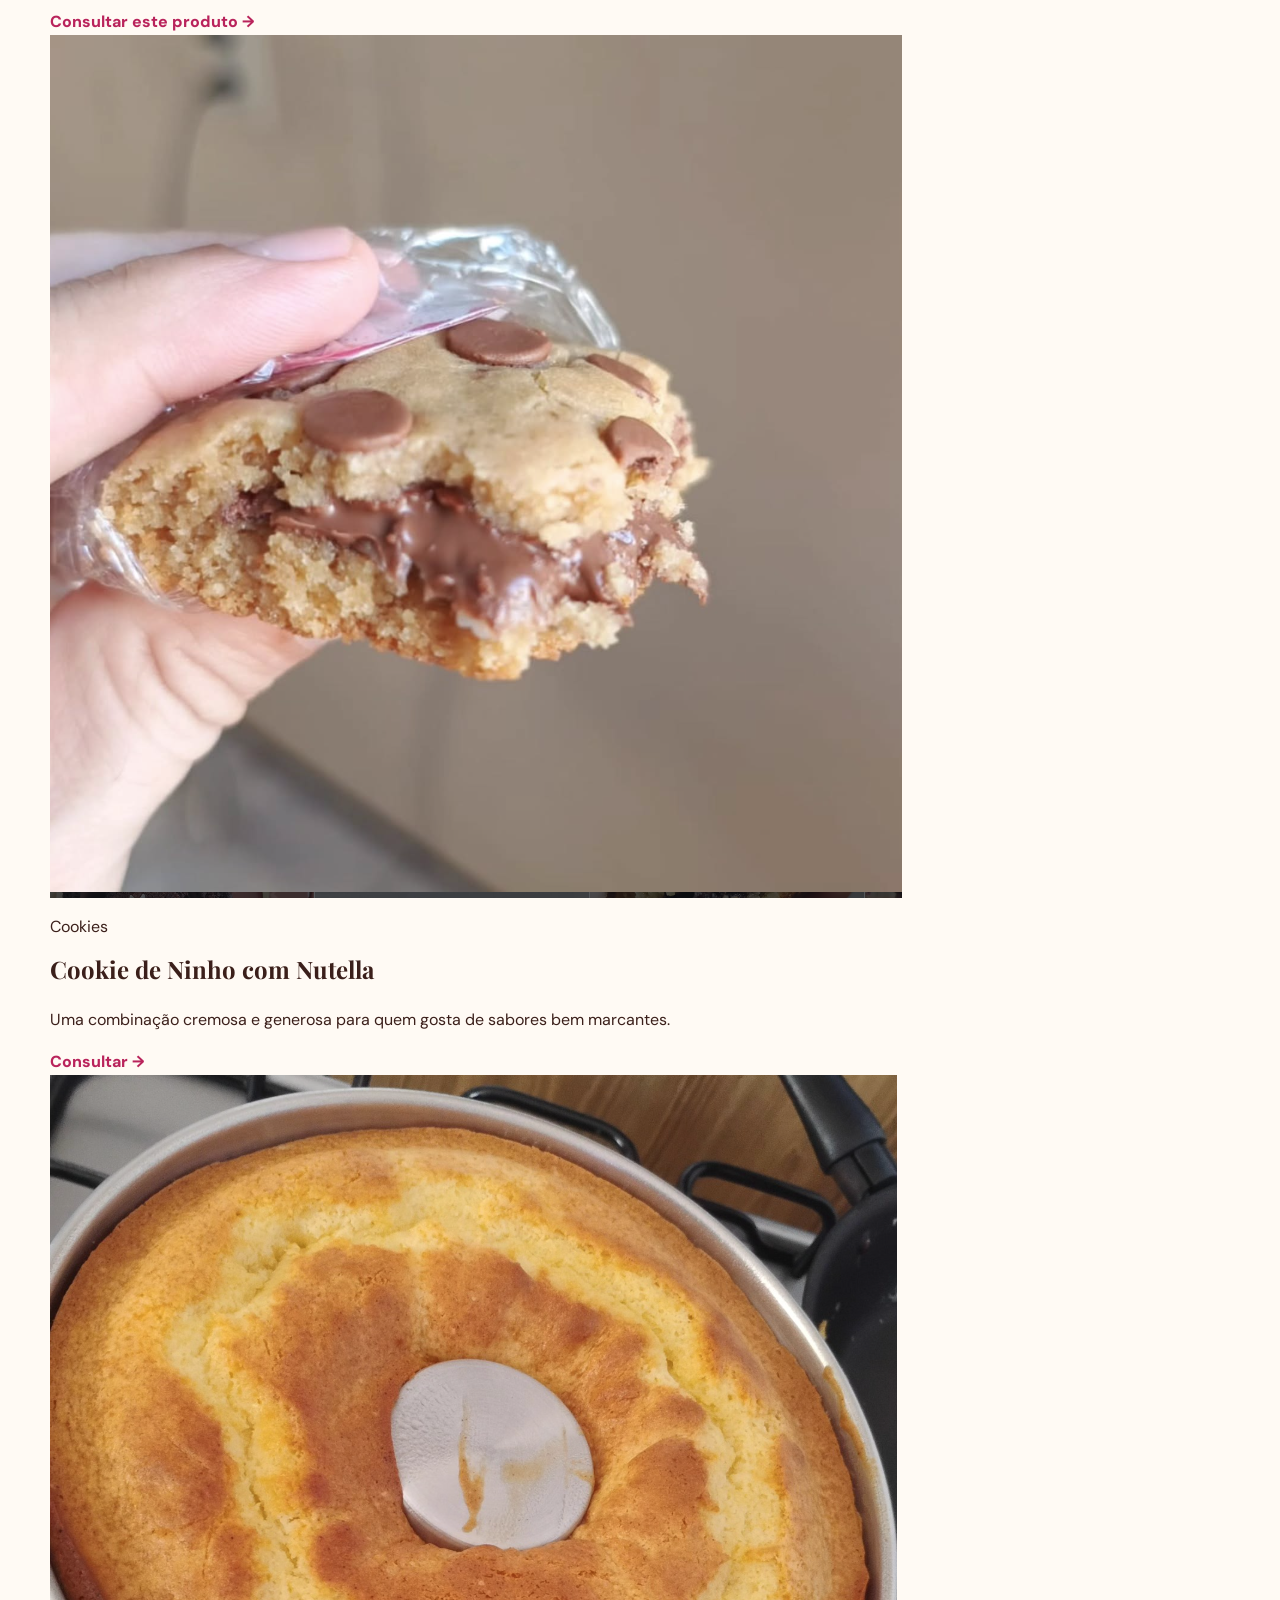
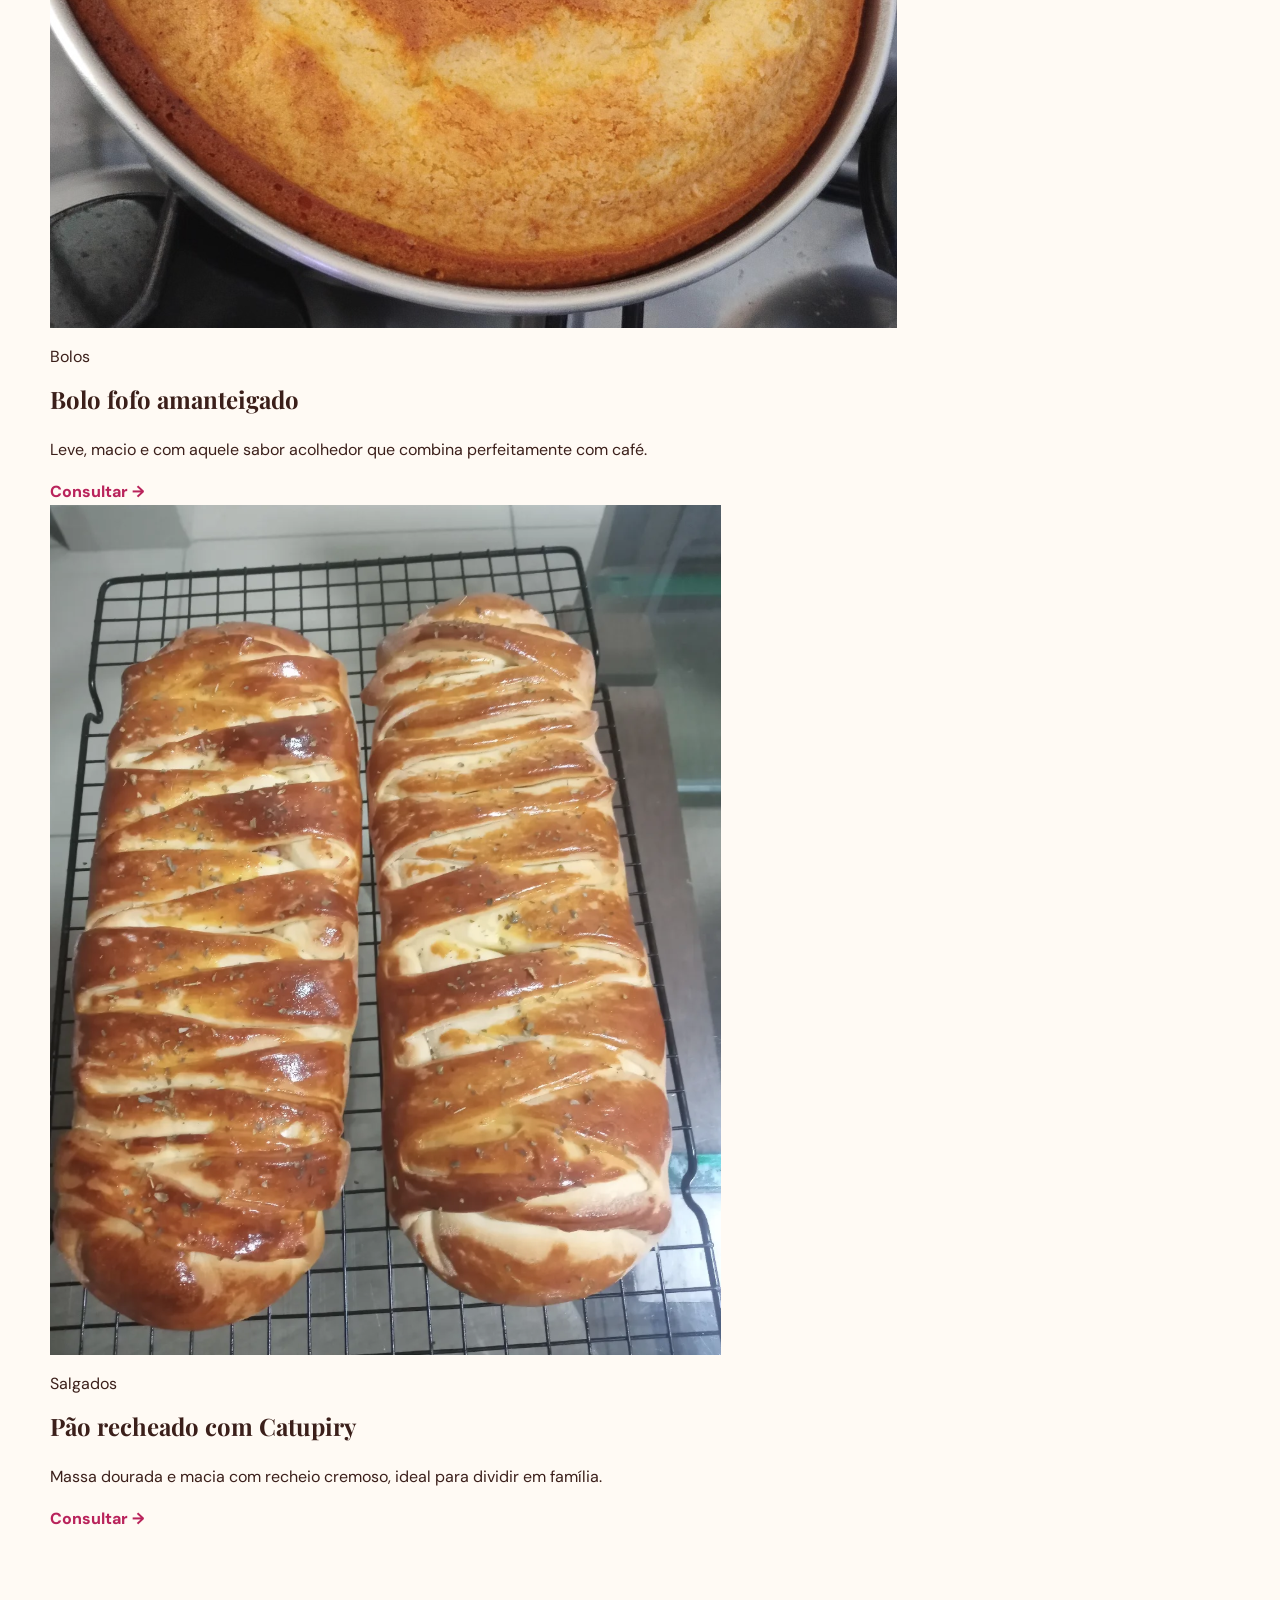
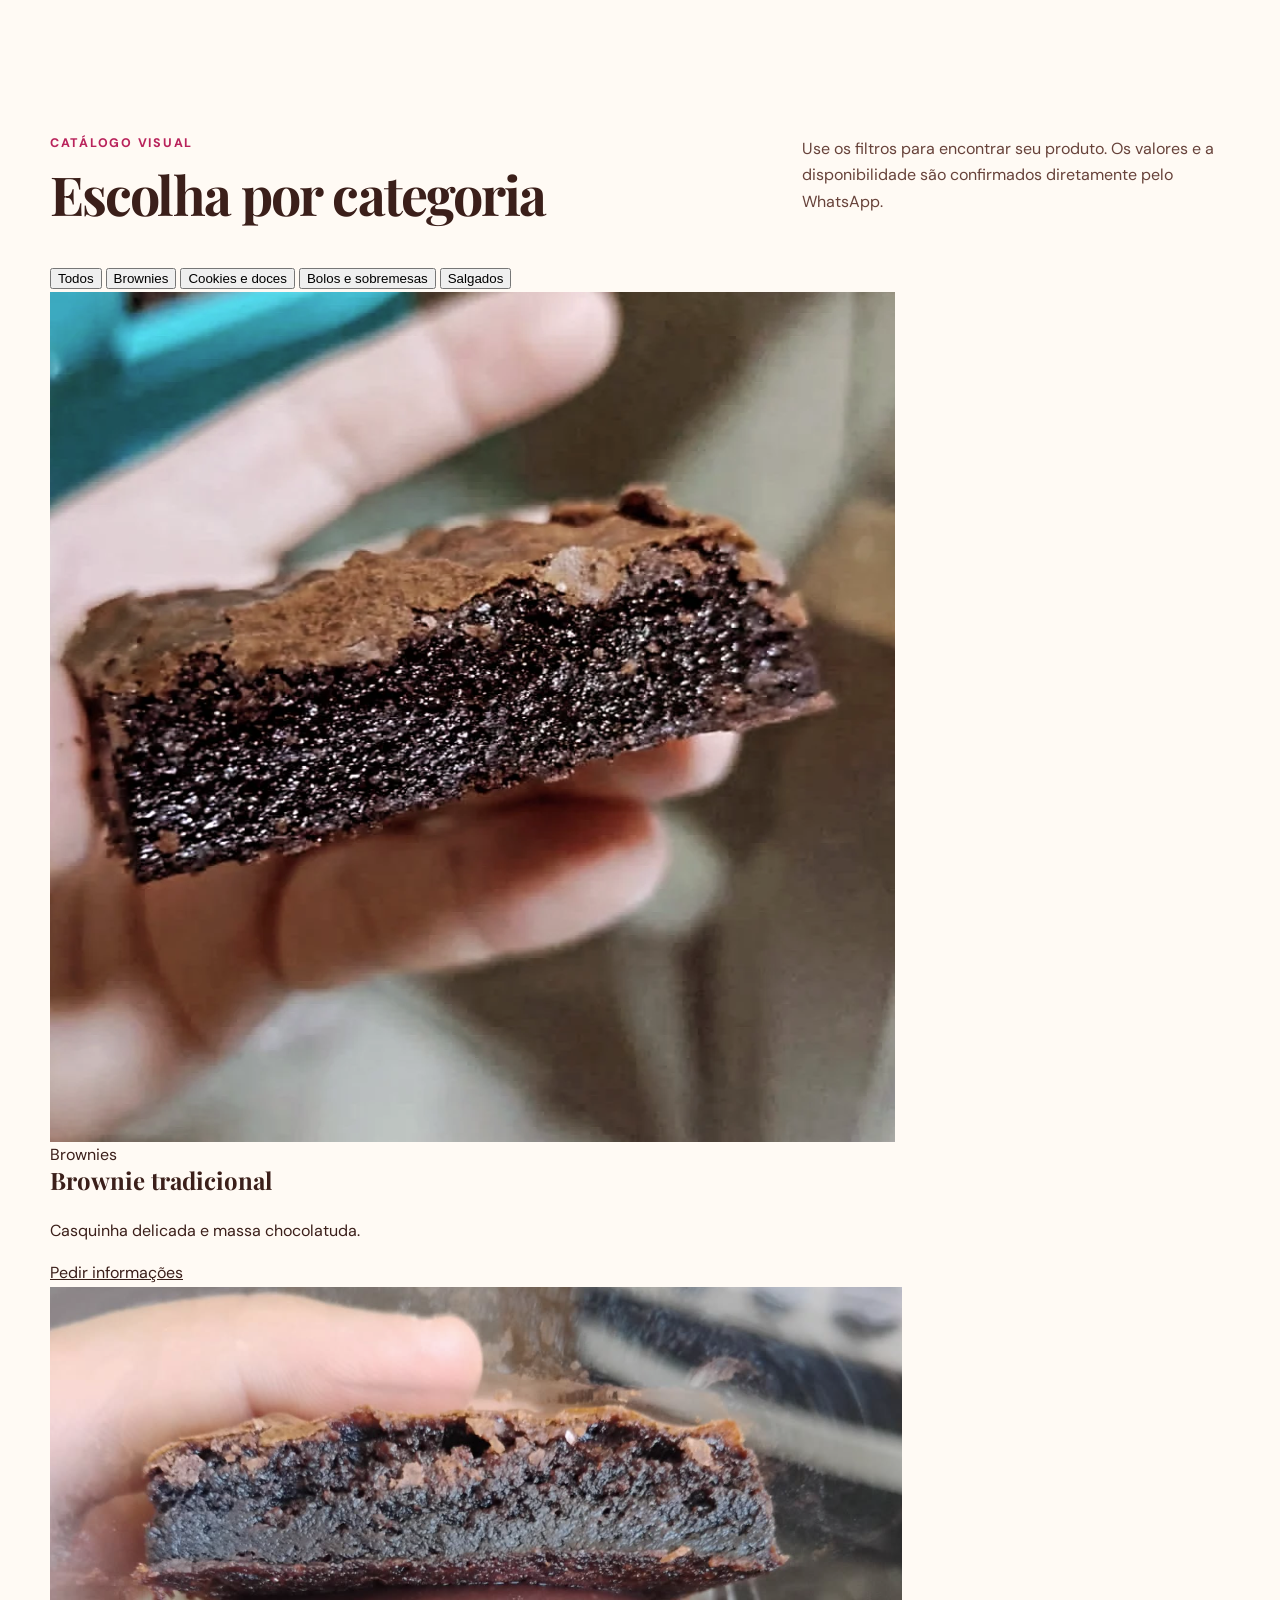
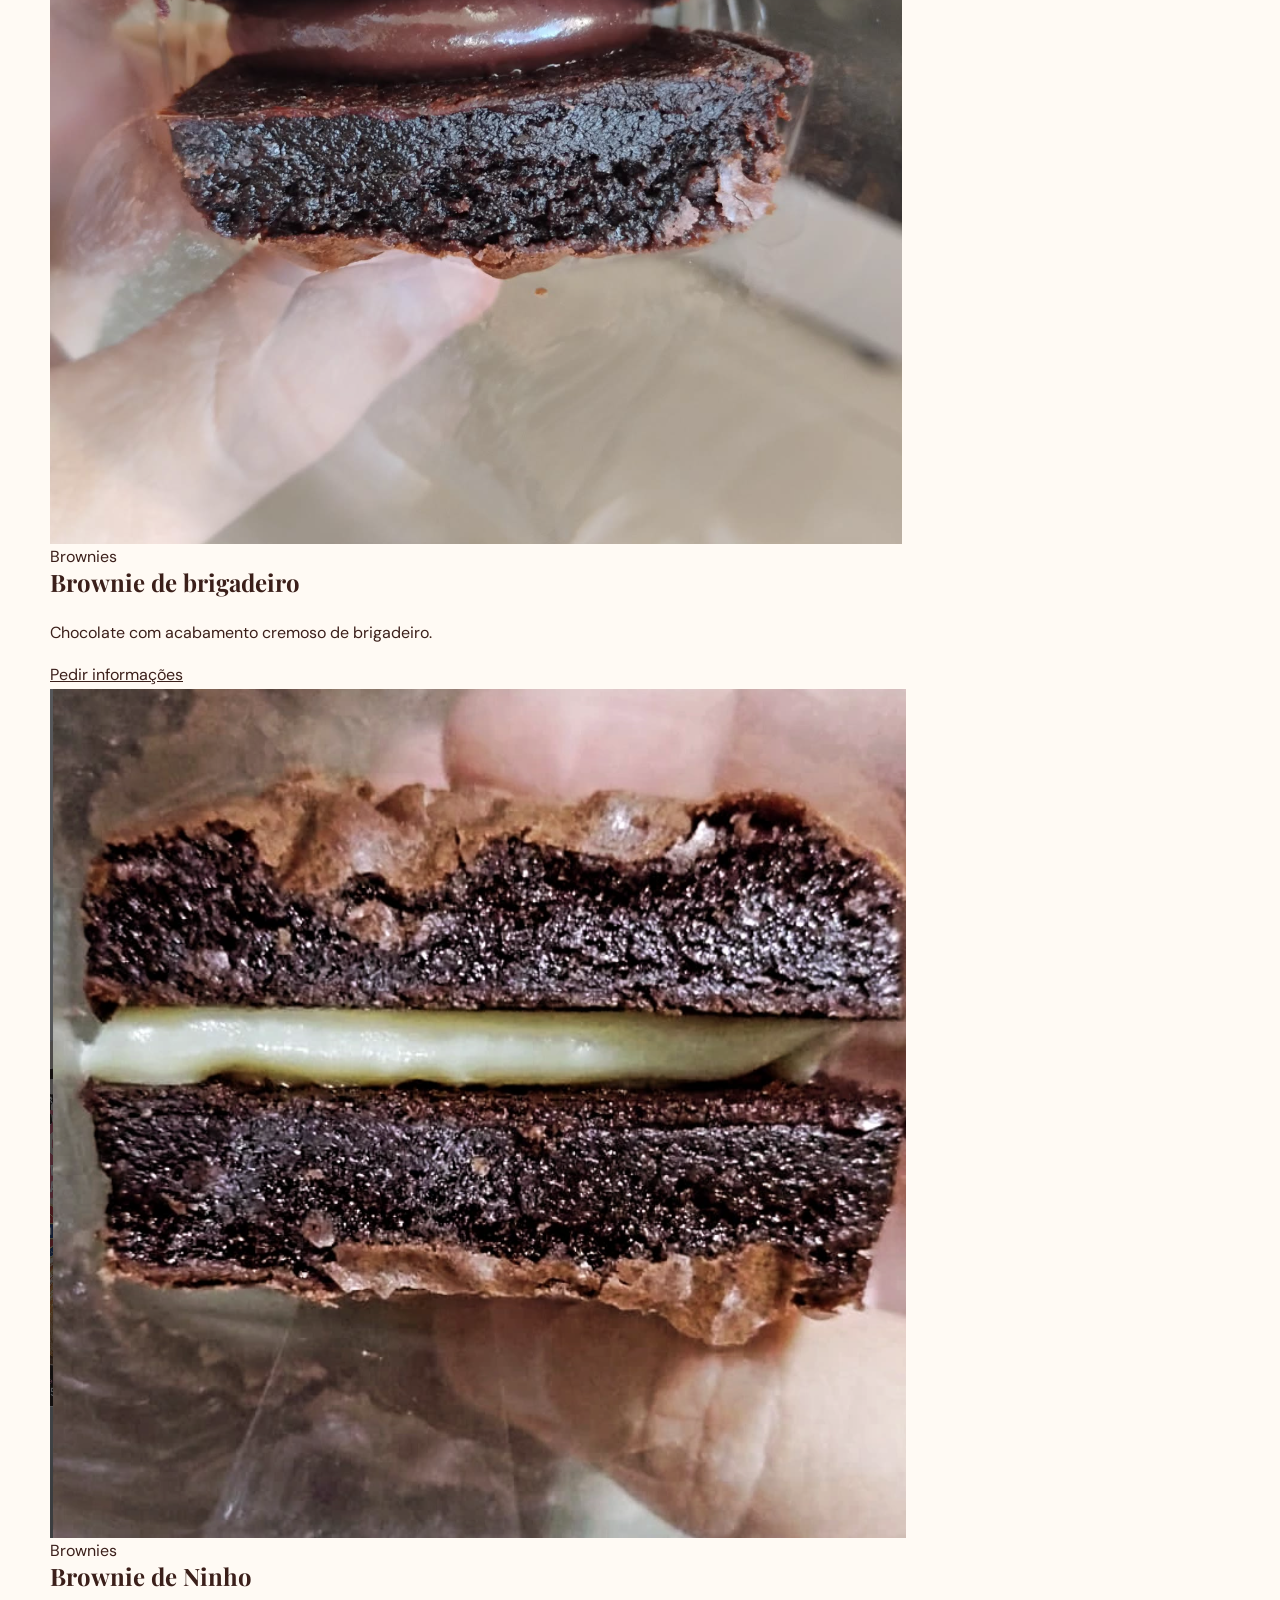
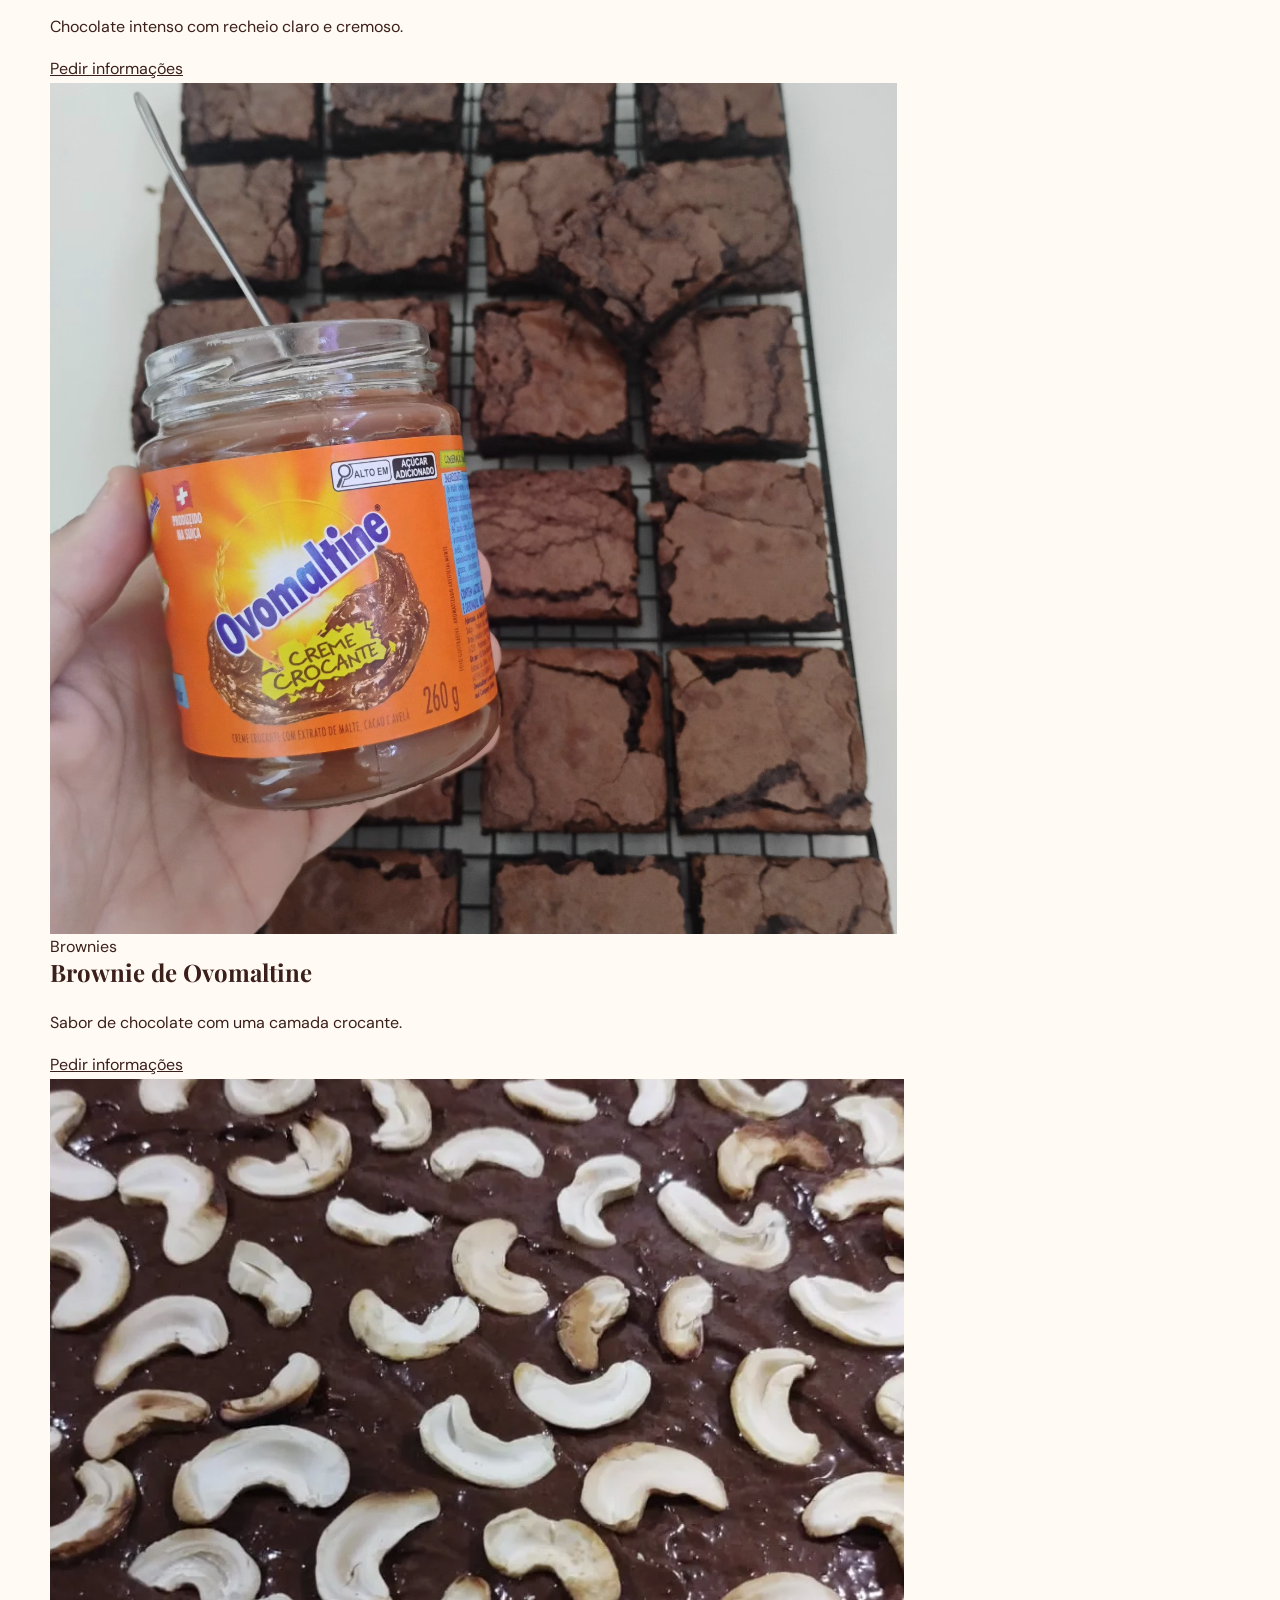
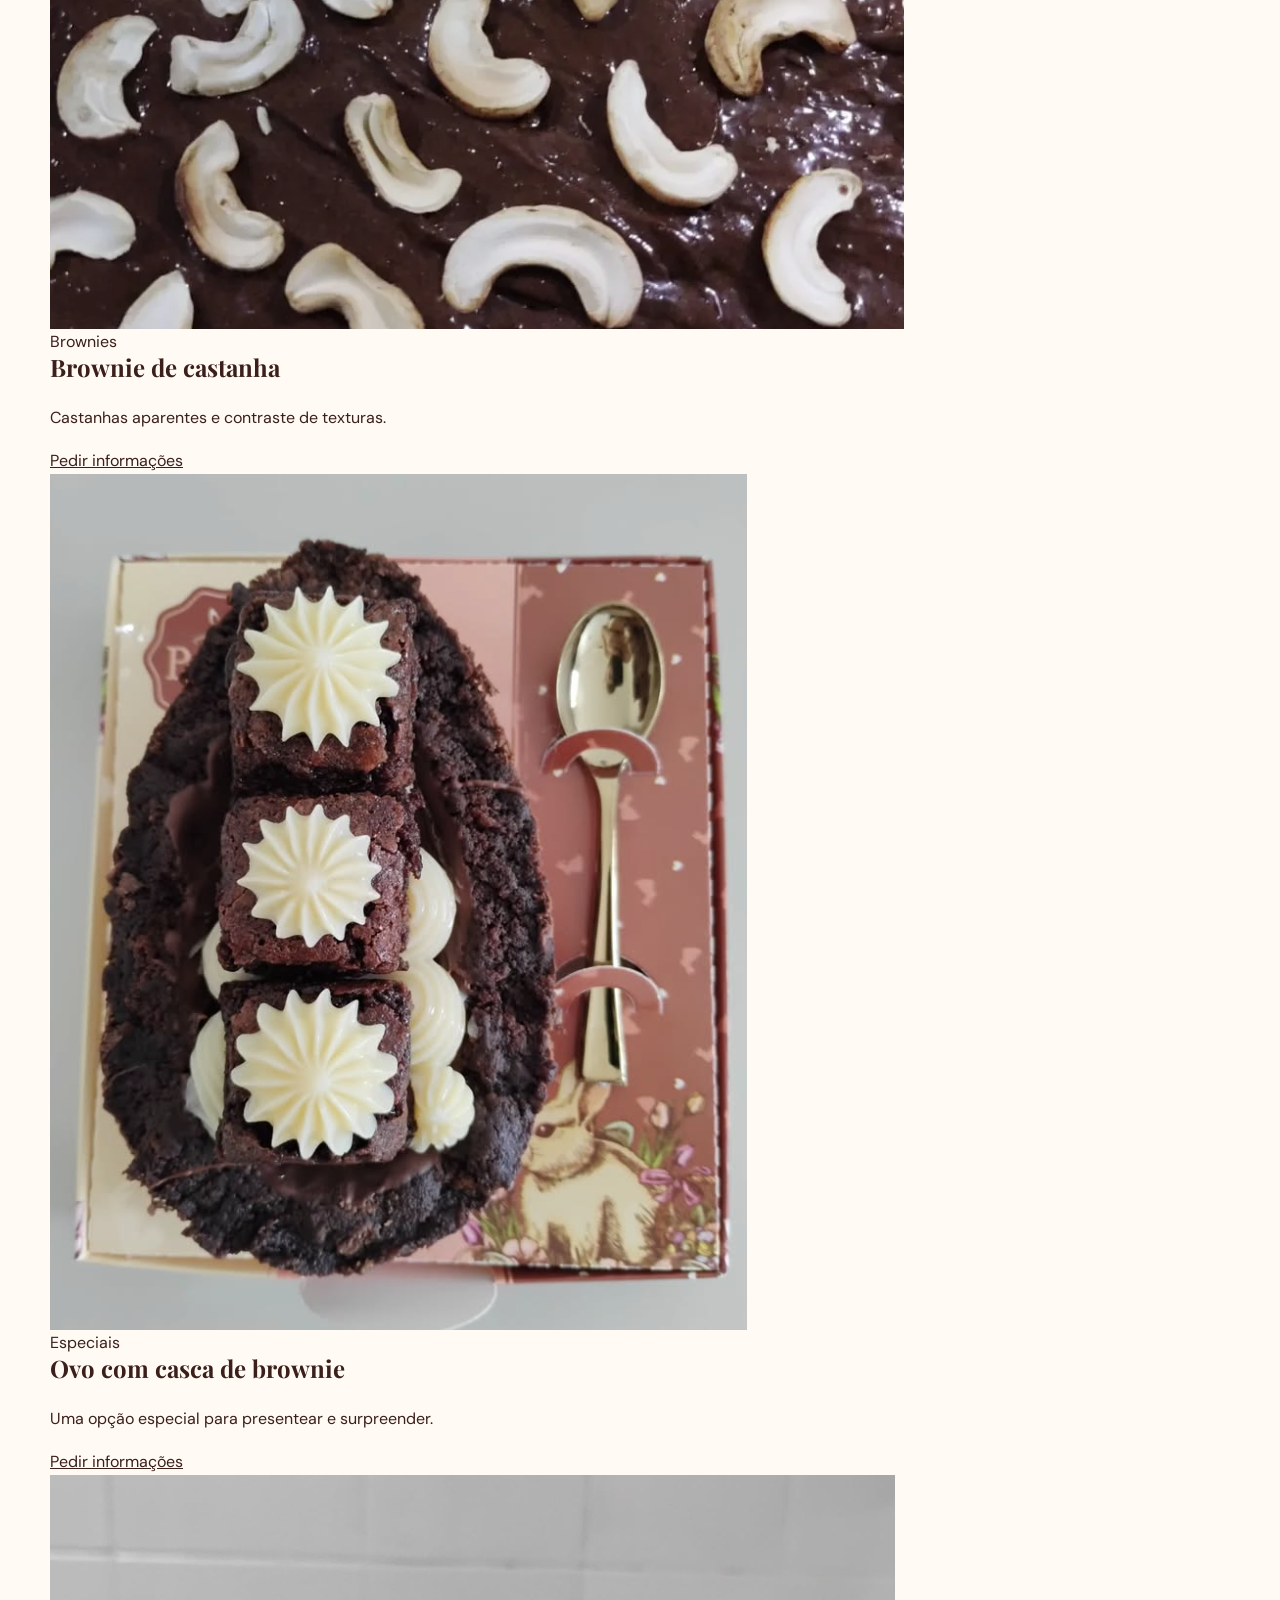
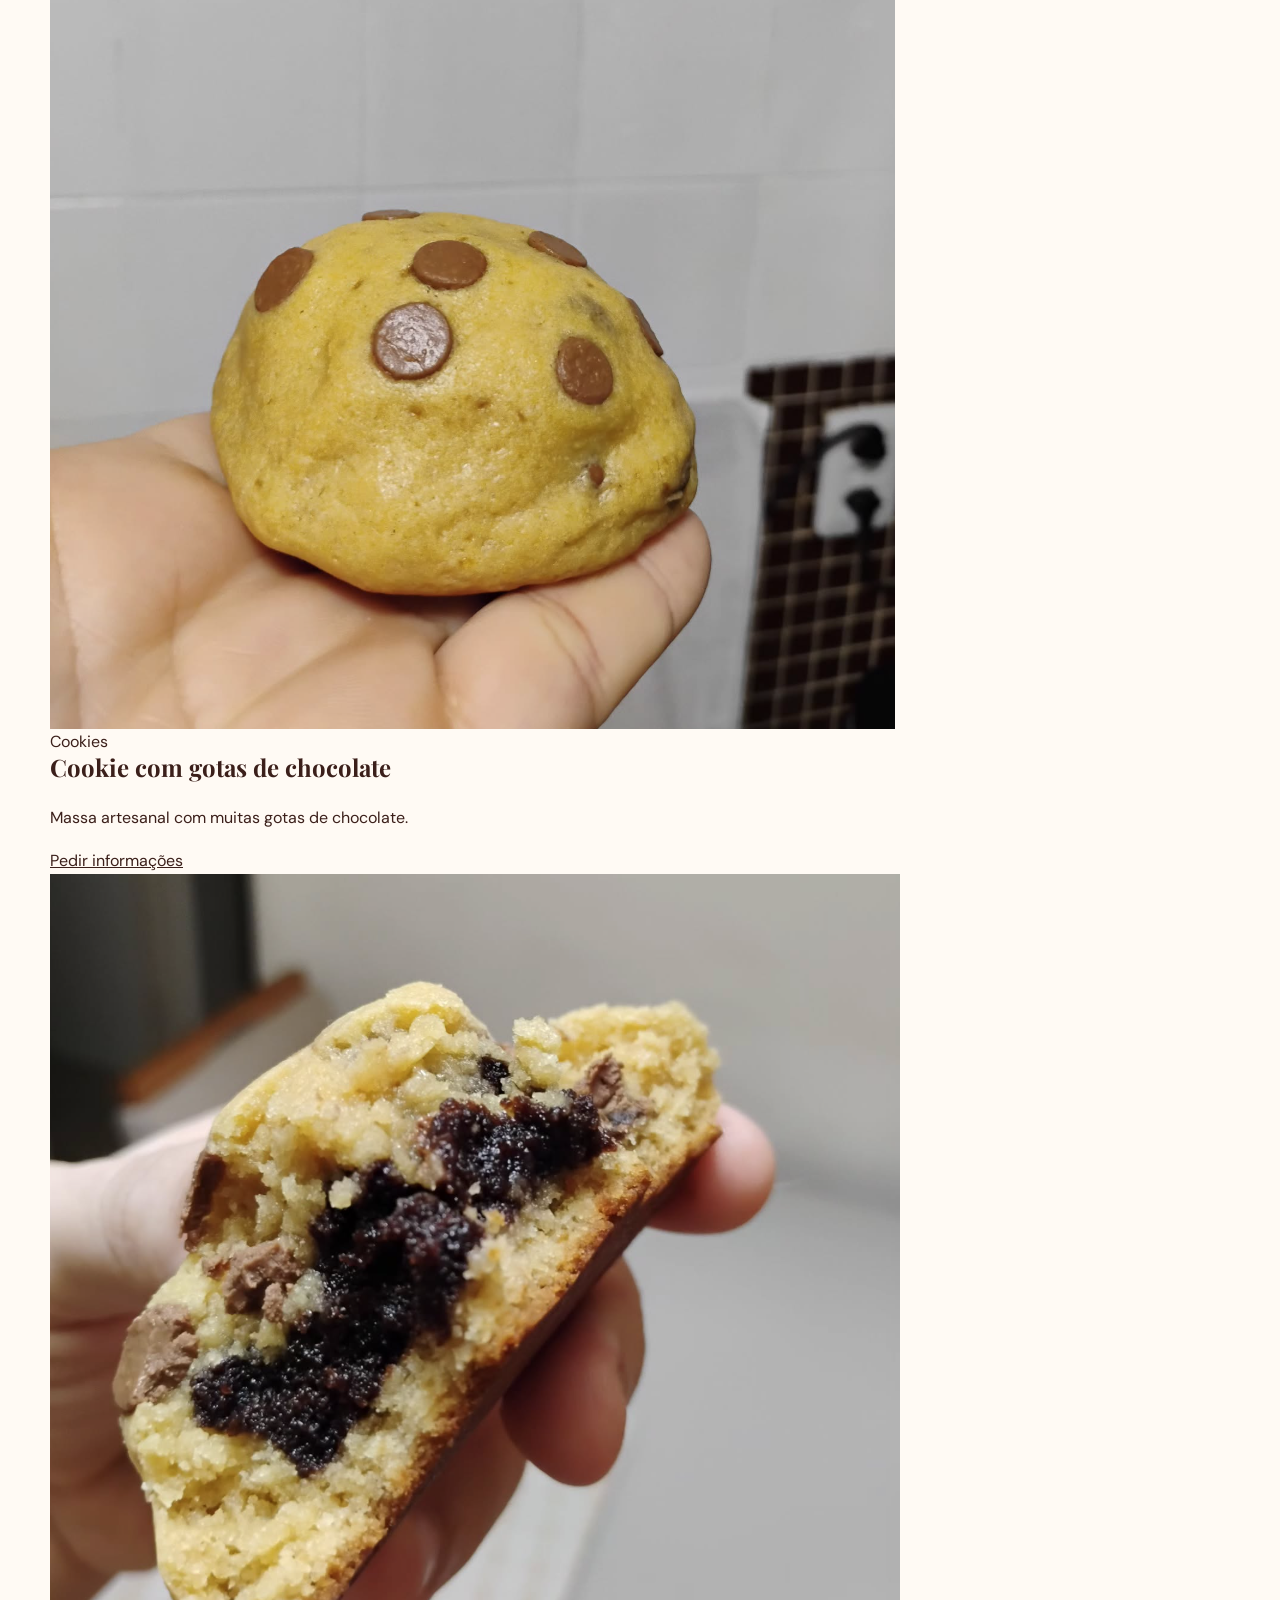
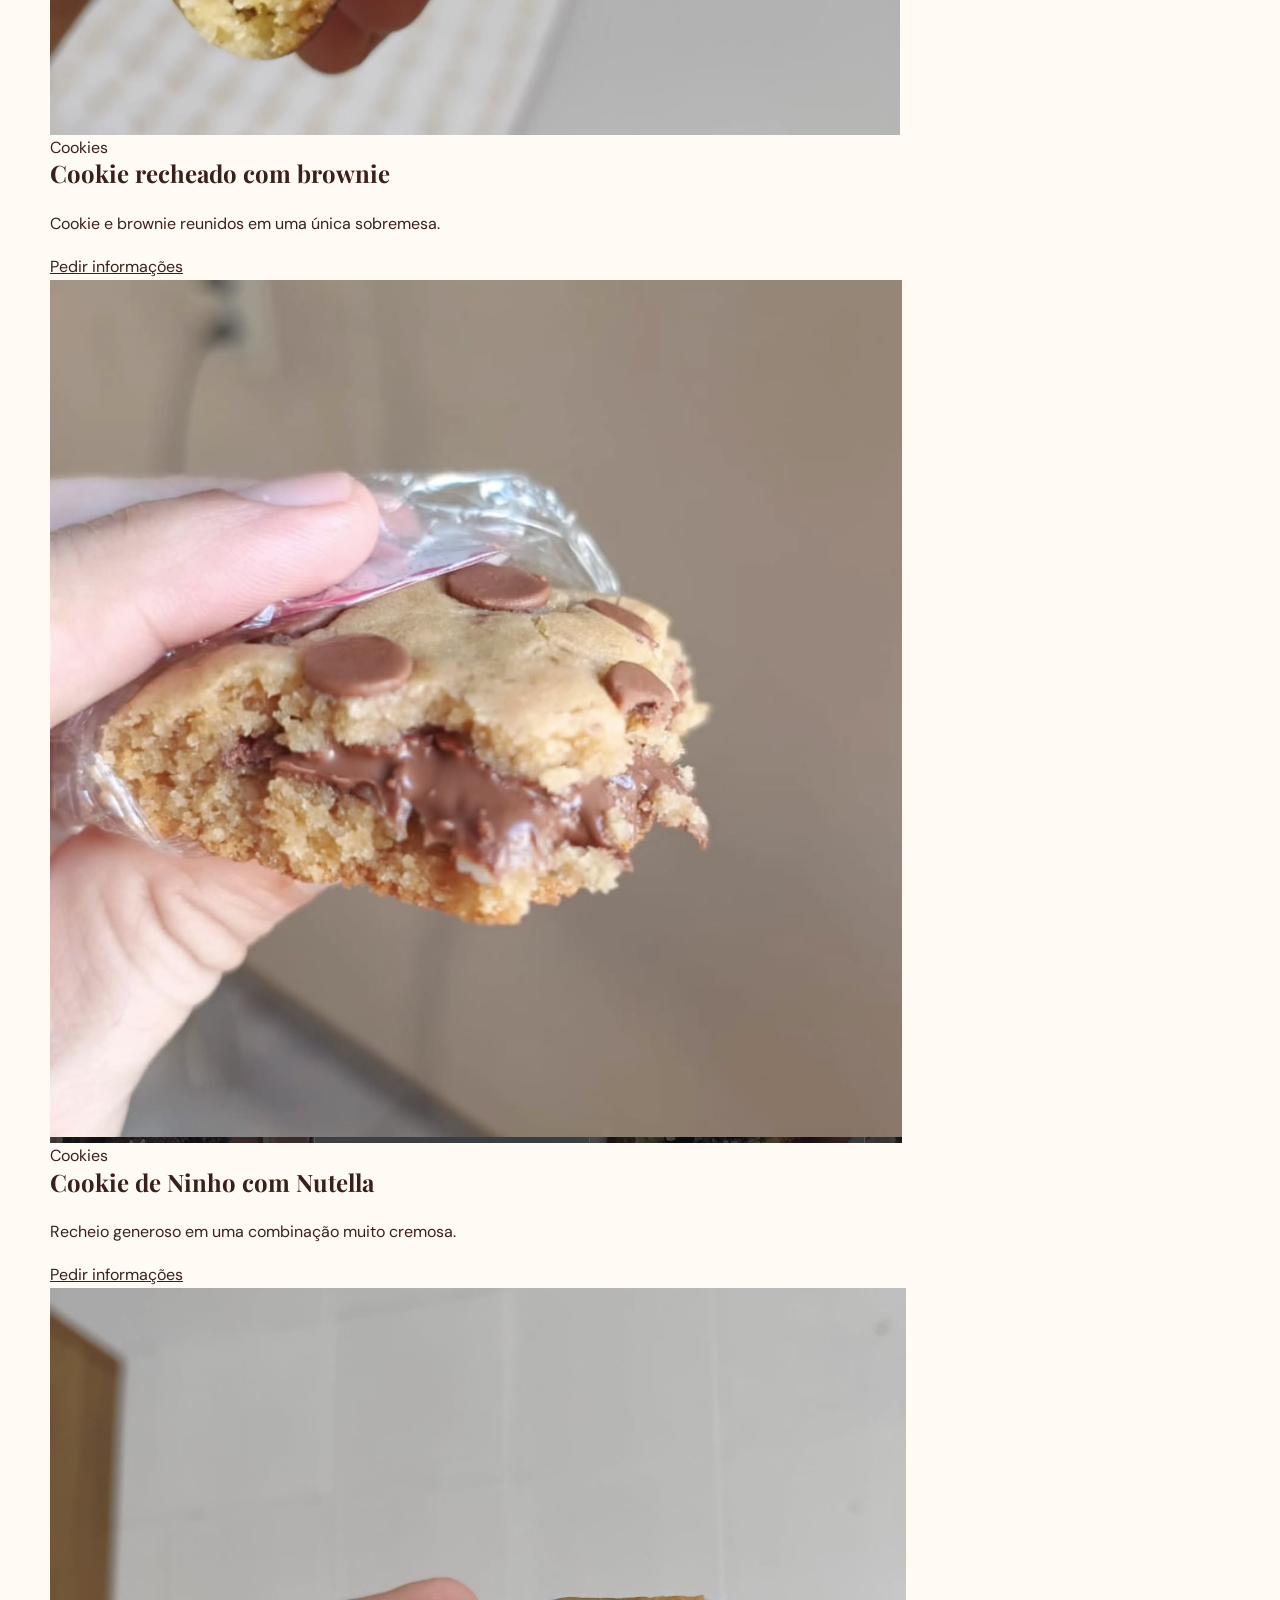
==== commit edad52c0: "Reorganiza a LP com catálogo visual e novas fotos" ====
--- a/index.html
+++ b/index.html
@@ -4,262 +4,443 @@
   <meta charset="utf-8">
   <meta name="viewport" content="width=device-width, initial-scale=1">
   <meta name="theme-color" content="#e94d82">
-  <meta name="description" content="Brownies, bolos, cookies, tortas, pão recheado e outras delícias artesanais da Doçura da Sarah em Fortaleza, Ceará. Faça seu pedido pelo WhatsApp.">
+  <meta name="description" content="Brownies, cookies, bolos, sobremesas e salgados artesanais da Doçura da Sarah em Fortaleza. Veja o catálogo e faça seu pedido pelo WhatsApp.">
+  <meta name="robots" content="index,follow">
+
   <meta property="og:type" content="website">
   <meta property="og:locale" content="pt_BR">
-  <meta property="og:title" content="Doçura da Sarah | Feito com amor">
-  <meta property="og:description" content="Delícias artesanais em Fortaleza. Consulte o cardápio e faça seu pedido pelo WhatsApp.">
-  <meta property="og:image" content="assets/images/hero-brownie-castanha.webp">
+  <meta property="og:title" content="Doçura da Sarah | Feito com amor em Fortaleza">
+  <meta property="og:description" content="Brownies, cookies, bolos, sobremesas e salgados artesanais. Escolha sua delícia e peça pelo WhatsApp.">
+  <meta property="og:image" content="https://rsucupira.github.io/lp-docura-da-sarah/assets/images/og-docura-da-sarah.jpg">
   <meta property="og:url" content="https://rsucupira.github.io/lp-docura-da-sarah/">
+  <meta name="twitter:card" content="summary_large_image">
+
   <link rel="canonical" href="https://rsucupira.github.io/lp-docura-da-sarah/">
   <link rel="icon" href="assets/images/favicon.png" type="image/png">
   <link rel="stylesheet" href="styles.css">
   <title>Doçura da Sarah | Doces e salgados artesanais em Fortaleza</title>
+
+  <script type="application/ld+json">
+  {
+    "@context": "https://schema.org",
+    "@type": "Bakery",
+    "name": "Doçura da Sarah",
+    "description": "Brownies, cookies, bolos, sobremesas e salgados artesanais em Fortaleza.",
+    "url": "https://rsucupira.github.io/lp-docura-da-sarah/",
+    "telephone": "+55 85 98820-8245",
+    "image": "https://rsucupira.github.io/lp-docura-da-sarah/assets/images/og-docura-da-sarah.jpg",
+    "address": {
+      "@type": "PostalAddress",
+      "addressLocality": "Fortaleza",
+      "addressRegion": "CE",
+      "addressCountry": "BR"
+    },
+    "sameAs": ["https://www.instagram.com/docuradasarah/"]
+  }
+  </script>
 </head>
 <body>
   <a class="skip-link" href="#conteudo">Ir para o conteúdo</a>
 
-  <header class="site-header">
+  <header class="site-header" id="inicio">
     <div class="container nav">
       <a class="brand" href="#inicio" aria-label="Doçura da Sarah, início">
-        <img src="assets/images/logo-docura-da-sarah.webp" alt="" width="52" height="52">
+        <img src="assets/images/logo-docura-da-sarah-01.png" alt="" width="58" height="58">
         <span>
           <strong>Doçura da Sarah</strong>
           <small>Feito com amor</small>
         </span>
       </a>
 
-      <nav class="nav-links" aria-label="Navegação principal">
-        <a href="#destaques">Destaques</a>
+      <button class="menu-toggle" type="button" aria-expanded="false" aria-controls="menu-principal">
+        <span class="sr-only">Abrir menu</span>
+        <span></span><span></span><span></span>
+      </button>
+
+      <nav class="nav-links" id="menu-principal" aria-label="Navegação principal">
+        <a href="#mais-pedidos">Mais pedidos</a>
         <a href="#cardapio">Cardápio</a>
+        <a href="#ofertas">Ofertas</a>
         <a href="#como-pedir">Como pedir</a>
       </nav>
 
-      <a class="button button-small whatsapp-link" data-message="Olá! Vim pelo site da Doçura da Sarah e gostaria de fazer um pedido." href="https://wa.me/5585988208245" target="_blank" rel="noopener">
+      <a class="button button-small header-order whatsapp-link" data-message="Olá, Sarah! Vim pelo site da Doçura da Sarah e gostaria de fazer um pedido." href="https://wa.me/5585988208245" target="_blank" rel="noopener">
         Fazer pedido
       </a>
     </div>
   </header>
 
   <main id="conteudo">
-    <section class="hero" id="inicio">
+    <section class="hero">
       <div class="container hero-grid">
         <div class="hero-copy">
-          <p class="eyebrow">Confeitaria artesanal em Fortaleza</p>
-          <h1>Um carinho em forma de sabor.</h1>
-          <p class="hero-text">
-            Brownies, bolos, cookies, tortas e delícias feitas para deixar seus momentos ainda mais gostosos.
-          </p>
-
-          <div class="actions">
-            <a class="button whatsapp-link" data-message="Olá! Vim pelo site da Doçura da Sarah e quero conhecer as opções disponíveis." href="https://wa.me/5585988208245" target="_blank" rel="noopener">
-              Pedir pelo WhatsApp
-            </a>
-            <a class="button button-secondary" href="#destaques">Ver as delícias</a>
-          </div>
-
-          <p class="helper">Consulte disponibilidade, valores, retirada e entrega pelo WhatsApp.</p>
-        </div>
-
-        <div class="hero-visual">
-          <img src="assets/images/hero-brownie-castanha.webp" alt="Brownies de chocolate com castanhas preparados pela Doçura da Sarah" width="856" height="852">
-          <div class="hero-stamp">
-            <span>Produção artesanal</span>
-            <strong>Fortaleza — CE</strong>
-          </div>
-        </div>
-      </div>
-    </section>
-
-    <section class="trust-strip" aria-label="Diferenciais">
+          <p class="eyebrow"><span></span> Produção artesanal em Fortaleza</p>
+          <h1>Delícias que começam pelos olhos e conquistam no primeiro pedaço.</h1>
+          <p class="hero-text">Brownies, cookies, bolos, sobremesas e salgados preparados com carinho para o café, para presentear, para celebrar ou simplesmente para matar a vontade.</p>
+
+          <div class="hero-actions">
+            <a class="button whatsapp-link" data-message="Olá, Sarah! Vi o catálogo no site e gostaria de consultar as opções disponíveis." href="https://wa.me/5585988208245" target="_blank" rel="noopener">Ver opções no WhatsApp</a>
+            <a class="button button-secondary" href="#cardapio">Explorar o cardápio</a>
+          </div>
+
+          <ul class="hero-points" aria-label="Diferenciais">
+            <li>Produção artesanal</li>
+            <li>Pedidos diretos pelo WhatsApp</li>
+            <li>Atendimento em Fortaleza-CE</li>
+          </ul>
+        </div>
+
+        <div class="hero-collage" aria-label="Seleção de produtos da Doçura da Sarah">
+          <figure class="hero-photo hero-photo-main">
+            <img src="assets/images/brownie-de-ninho-01.png" alt="Brownie de Ninho com recheio cremoso" fetchpriority="high">
+            <figcaption>Brownies especiais</figcaption>
+          </figure>
+          <figure class="hero-photo hero-photo-cookie">
+            <img src="assets/images/cookie-ninho-com-nutella-01.png" alt="Cookie de Ninho com Nutella" fetchpriority="high">
+          </figure>
+          <figure class="hero-photo hero-photo-savory">
+            <img src="assets/images/pao-recheado-01.png" alt="Pão recheado artesanal" fetchpriority="high">
+          </figure>
+          <div class="hero-badge" aria-hidden="true">feito com<br><strong>amor</strong> ♥</div>
+        </div>
+      </div>
+    </section>
+
+    <section class="trust-strip" aria-label="Informações rápidas">
       <div class="container trust-grid">
-        <div><strong>Feito artesanalmente</strong><span>Carinho em cada pedido</span></div>
-        <div><strong>Pedido direto</strong><span>Atendimento pelo WhatsApp</span></div>
-        <div><strong>Em Fortaleza</strong><span>Consulte retirada e entrega</span></div>
-      </div>
-    </section>
-
-    <section class="section" id="destaques">
+        <div><strong>Doces e salgados</strong><span>Opções para diferentes momentos</span></div>
+        <div><strong>Encomendas</strong><span>Consulte prazo e disponibilidade</span></div>
+        <div><strong>Apresentação cuidadosa</strong><span>Produtos preparados para servir ou presentear</span></div>
+        <div><strong>Contato direto</strong><span>WhatsApp e Instagram</span></div>
+      </div>
+    </section>
+
+    <section class="section featured-section" id="mais-pedidos">
       <div class="container">
         <div class="section-heading">
           <div>
-            <p class="eyebrow">Destaques da Sarah</p>
-            <h2>Escolha sua próxima delícia</h2>
-          </div>
-          <p>As opções podem variar conforme a produção. Consulte sabores, tamanhos, quantidades e prazo para encomenda.</p>
-        </div>
-
-        <div class="product-grid">
-          <article class="product-card product-card-featured">
-            <img src="assets/images/hero-brownie-castanha.webp" alt="Brownie de castanha com casquinha crocante" width="856" height="852" loading="lazy">
-            <div class="product-body">
-              <span class="tag">Queridinho</span>
+            <p class="eyebrow"><span></span> Vitrine da Sarah</p>
+            <h2>Comece pelos mais irresistíveis</h2>
+          </div>
+          <p>Uma seleção visual com sabores marcantes e opções que representam bem a variedade da Doçura da Sarah.</p>
+        </div>
+
+        <div class="featured-grid">
+          <article class="featured-card featured-card-large">
+            <div class="featured-image">
+              <img src="assets/images/brownie-de-castanha-01.png" alt="Brownie de chocolate com castanhas" loading="lazy">
+              <span class="photo-label">Muito chocolate</span>
+            </div>
+            <div class="featured-copy">
+              <p class="product-category">Brownies</p>
               <h3>Brownie de castanha</h3>
-              <p>Chocolate intenso, interior úmido e castanhas que deixam cada pedaço ainda mais especial.</p>
-              <a class="text-link whatsapp-product" data-product="Brownie de castanha" href="https://wa.me/5585988208245" target="_blank" rel="noopener">Consultar e pedir →</a>
-            </div>
-          </article>
-
-          <article class="product-card">
-            <img src="assets/images/mini-brownies.webp" alt="Mini brownies decorados com cobertura branca" width="859" height="856" loading="lazy">
-            <div class="product-body">
-              <h3>Mini brownies</h3>
-              <p>Pequenos no tamanho e grandes no sabor. Uma ótima opção para festas, lembranças e caixas especiais.</p>
-              <a class="text-link whatsapp-product" data-product="Mini brownies" href="https://wa.me/5585988208245" target="_blank" rel="noopener">Consultar e pedir →</a>
-            </div>
-          </article>
-
-          <article class="product-card">
-            <img src="assets/images/pao-recheado.webp" alt="Pão recheado dourado e assado" width="673" height="855" loading="lazy">
-            <div class="product-body">
+              <p>Chocolate intenso, casquinha delicada e castanhas que acrescentam textura a cada pedaço.</p>
+              <a class="text-link whatsapp-product" data-product="Brownie de castanha" href="https://wa.me/5585988208245" target="_blank" rel="noopener">Consultar este produto <span aria-hidden="true">→</span></a>
+            </div>
+          </article>
+
+          <article class="featured-card">
+            <div class="featured-image">
+              <img src="assets/images/cookie-ninho-com-nutella-01.png" alt="Cookie de Ninho com Nutella" loading="lazy">
+            </div>
+            <div class="featured-copy">
+              <p class="product-category">Cookies</p>
+              <h3>Cookie de Ninho com Nutella</h3>
+              <p>Uma combinação cremosa e generosa para quem gosta de sabores bem marcantes.</p>
+              <a class="text-link whatsapp-product" data-product="Cookie de Ninho com Nutella" href="https://wa.me/5585988208245" target="_blank" rel="noopener">Consultar <span aria-hidden="true">→</span></a>
+            </div>
+          </article>
+
+          <article class="featured-card">
+            <div class="featured-image">
+              <img src="assets/images/bolo-fofo-amanteigado-01.png" alt="Bolo fofo amanteigado" loading="lazy">
+            </div>
+            <div class="featured-copy">
+              <p class="product-category">Bolos</p>
+              <h3>Bolo fofo amanteigado</h3>
+              <p>Leve, macio e com aquele sabor acolhedor que combina perfeitamente com café.</p>
+              <a class="text-link whatsapp-product" data-product="Bolo fofo amanteigado" href="https://wa.me/5585988208245" target="_blank" rel="noopener">Consultar <span aria-hidden="true">→</span></a>
+            </div>
+          </article>
+
+          <article class="featured-card">
+            <div class="featured-image">
+              <img src="assets/images/pao-recheado-02.png" alt="Pão recheado de frango com Catupiry" loading="lazy">
+            </div>
+            <div class="featured-copy">
+              <p class="product-category">Salgados</p>
               <h3>Pão recheado com Catupiry</h3>
-              <p>Massa macia, acabamento dourado e recheio cremoso para compartilhar ou aproveitar em família.</p>
-              <a class="text-link whatsapp-product" data-product="Pão recheado com Catupiry" href="https://wa.me/5585988208245" target="_blank" rel="noopener">Consultar e pedir →</a>
-            </div>
-          </article>
-
-          <article class="product-card">
-            <img src="assets/images/ovo-casca-brownie.webp" alt="Ovo com casca de brownie decorado com mini brownies" width="697" height="856" loading="lazy">
-            <div class="product-body">
-              <h3>Ovo com casca de brownie</h3>
-              <p>Uma criação especial para presentear: casca de brownie, recheio cremoso e acabamento caprichado.</p>
-              <a class="text-link whatsapp-product" data-product="Ovo com casca de brownie" href="https://wa.me/5585988208245" target="_blank" rel="noopener">Consultar e pedir →</a>
-            </div>
-          </article>
-
-          <article class="product-card">
-            <img src="assets/images/mini-pudim-gourmet.webp" alt="Mini pudim gourmet em embalagem com rótulo da Doçura da Sarah" width="674" height="856" loading="lazy">
-            <div class="product-body">
-              <h3>Mini pudim gourmet</h3>
-              <p>Sobremesa cremosa em tamanho individual, preparada e embalada com cuidado.</p>
-              <a class="text-link whatsapp-product" data-product="Mini pudim gourmet" href="https://wa.me/5585988208245" target="_blank" rel="noopener">Consultar e pedir →</a>
-            </div>
-          </article>
-
-          <article class="product-card">
-            <img src="assets/images/brownies-embalados.webp" alt="Brownies embalados individualmente com rótulo da Doçura da Sarah" width="856" height="858" loading="lazy">
-            <div class="product-body">
-              <h3>Brownie tradicional</h3>
-              <p>Casquinha delicada, massa chocolatuda e embalagem individual para facilitar o pedido e o presente.</p>
-              <a class="text-link whatsapp-product" data-product="Brownie tradicional" href="https://wa.me/5585988208245" target="_blank" rel="noopener">Consultar e pedir →</a>
-            </div>
-          </article>
-        </div>
-      </div>
-    </section>
-
-    <section class="section section-soft" id="cardapio">
+              <p>Massa dourada e macia com recheio cremoso, ideal para dividir em família.</p>
+              <a class="text-link whatsapp-product" data-product="Pão recheado com frango e Catupiry" href="https://wa.me/5585988208245" target="_blank" rel="noopener">Consultar <span aria-hidden="true">→</span></a>
+            </div>
+          </article>
+        </div>
+      </div>
+    </section>
+
+    <section class="section catalog-section" id="cardapio">
       <div class="container">
-        <div class="section-heading compact">
-          <div>
-            <p class="eyebrow">Mais opções</p>
-            <h2>Cardápio da Doçura</h2>
-          </div>
-          <p>Toque em qualquer produto para perguntar diretamente pelo WhatsApp.</p>
-        </div>
-
-        <div class="menu-grid">
-          <button class="menu-item whatsapp-product" data-product="Bolo caseiro"><span>Bolo caseiro</span><small>Consultar</small></button>
-          <button class="menu-item whatsapp-product" data-product="Torta de frango"><span>Torta de frango</span><small>Consultar</small></button>
-          <button class="menu-item whatsapp-product" data-product="Cookie com recheio de brownie"><span>Cookie com recheio de brownie</span><small>Consultar</small></button>
-          <button class="menu-item whatsapp-product" data-product="Brownie de brigadeiro"><span>Brownie de brigadeiro</span><small>Consultar</small></button>
-          <button class="menu-item whatsapp-product" data-product="Cookie de Ninho com Nutella"><span>Cookie de Ninho com Nutella</span><small>Consultar</small></button>
-          <button class="menu-item whatsapp-product" data-product="Bem-casado de Ninho"><span>Bem-casado de Ninho</span><small>Consultar</small></button>
-          <button class="menu-item whatsapp-product" data-product="Bolo fofo amanteigado"><span>Bolo fofo amanteigado</span><small>Consultar</small></button>
-          <button class="menu-item whatsapp-product" data-product="Brownie de Ovomaltine"><span>Brownie de Ovomaltine</span><small>Consultar</small></button>
-          <button class="menu-item whatsapp-product" data-product="Brownie de castanha"><span>Brownie de castanha</span><small>Consultar</small></button>
-          <button class="menu-item whatsapp-product" data-product="Ovo com casca de brownie"><span>Ovo com casca de brownie</span><small>Consultar</small></button>
-          <button class="menu-item whatsapp-product" data-product="Mini brownie"><span>Mini brownie</span><small>Consultar</small></button>
-          <button class="menu-item whatsapp-product" data-product="Mini pudim gourmet"><span>Mini pudim gourmet</span><small>Consultar</small></button>
-        </div>
-      </div>
-    </section>
-
-    <section class="section" id="como-pedir">
+        <div class="section-heading section-heading-catalog">
+          <div>
+            <p class="eyebrow"><span></span> Catálogo visual</p>
+            <h2>Escolha por categoria</h2>
+          </div>
+          <p>Use os filtros para encontrar seu produto. Os valores e a disponibilidade são confirmados diretamente pelo WhatsApp.</p>
+        </div>
+
+        <div class="catalog-filters" role="group" aria-label="Filtrar produtos por categoria">
+          <button class="filter-button active" type="button" data-filter="todos" aria-pressed="true">Todos</button>
+          <button class="filter-button" type="button" data-filter="brownies" aria-pressed="false">Brownies</button>
+          <button class="filter-button" type="button" data-filter="cookies" aria-pressed="false">Cookies e doces</button>
+          <button class="filter-button" type="button" data-filter="bolos" aria-pressed="false">Bolos e sobremesas</button>
+          <button class="filter-button" type="button" data-filter="salgados" aria-pressed="false">Salgados</button>
+        </div>
+
+        <div class="catalog-grid" aria-live="polite">
+          <article class="catalog-card" data-category="brownies">
+            <div class="catalog-image"><img src="assets/images/brownie-tradicional-01.png" alt="Brownie tradicional" loading="lazy"></div>
+            <div class="catalog-copy"><span>Brownies</span><h3>Brownie tradicional</h3><p>Casquinha delicada e massa chocolatuda.</p><a class="whatsapp-product" data-product="Brownie tradicional" href="https://wa.me/5585988208245" target="_blank" rel="noopener">Pedir informações</a></div>
+          </article>
+
+          <article class="catalog-card" data-category="brownies">
+            <div class="catalog-image"><img src="assets/images/brownie-de-brigadeiro-02.png" alt="Brownie de brigadeiro" loading="lazy"></div>
+            <div class="catalog-copy"><span>Brownies</span><h3>Brownie de brigadeiro</h3><p>Chocolate com acabamento cremoso de brigadeiro.</p><a class="whatsapp-product" data-product="Brownie de brigadeiro" href="https://wa.me/5585988208245" target="_blank" rel="noopener">Pedir informações</a></div>
+          </article>
+
+          <article class="catalog-card" data-category="brownies">
+            <div class="catalog-image"><img src="assets/images/brownie-de-ninho-02.png" alt="Brownie de Ninho" loading="lazy"></div>
+            <div class="catalog-copy"><span>Brownies</span><h3>Brownie de Ninho</h3><p>Chocolate intenso com recheio claro e cremoso.</p><a class="whatsapp-product" data-product="Brownie de Ninho" href="https://wa.me/5585988208245" target="_blank" rel="noopener">Pedir informações</a></div>
+          </article>
+
+          <article class="catalog-card" data-category="brownies">
+            <div class="catalog-image"><img src="assets/images/brownie-de-ovomaltine-01.png" alt="Brownie de Ovomaltine" loading="lazy"></div>
+            <div class="catalog-copy"><span>Brownies</span><h3>Brownie de Ovomaltine</h3><p>Sabor de chocolate com uma camada crocante.</p><a class="whatsapp-product" data-product="Brownie de Ovomaltine" href="https://wa.me/5585988208245" target="_blank" rel="noopener">Pedir informações</a></div>
+          </article>
+
+          <article class="catalog-card" data-category="brownies">
+            <div class="catalog-image"><img src="assets/images/brownie-de-castanha-02.png" alt="Brownie de castanha" loading="lazy"></div>
+            <div class="catalog-copy"><span>Brownies</span><h3>Brownie de castanha</h3><p>Castanhas aparentes e contraste de texturas.</p><a class="whatsapp-product" data-product="Brownie de castanha" href="https://wa.me/5585988208245" target="_blank" rel="noopener">Pedir informações</a></div>
+          </article>
+
+          <article class="catalog-card" data-category="brownies">
+            <div class="catalog-image"><img src="assets/images/casca-de-brownie-01.png" alt="Ovo com casca de brownie" loading="lazy"></div>
+            <div class="catalog-copy"><span>Especiais</span><h3>Ovo com casca de brownie</h3><p>Uma opção especial para presentear e surpreender.</p><a class="whatsapp-product" data-product="Ovo com casca de brownie" href="https://wa.me/5585988208245" target="_blank" rel="noopener">Pedir informações</a></div>
+          </article>
+
+          <article class="catalog-card" data-category="cookies">
+            <div class="catalog-image"><img src="assets/images/cookie-com-gotas-de-chocolate-01.png" alt="Cookie com gotas de chocolate" loading="lazy"></div>
+            <div class="catalog-copy"><span>Cookies</span><h3>Cookie com gotas de chocolate</h3><p>Massa artesanal com muitas gotas de chocolate.</p><a class="whatsapp-product" data-product="Cookie com gotas de chocolate" href="https://wa.me/5585988208245" target="_blank" rel="noopener">Pedir informações</a></div>
+          </article>
+
+          <article class="catalog-card" data-category="cookies">
+            <div class="catalog-image"><img src="assets/images/cookie-recheado-com-brownie-01.png" alt="Cookie recheado com brownie" loading="lazy"></div>
+            <div class="catalog-copy"><span>Cookies</span><h3>Cookie recheado com brownie</h3><p>Cookie e brownie reunidos em uma única sobremesa.</p><a class="whatsapp-product" data-product="Cookie recheado com brownie" href="https://wa.me/5585988208245" target="_blank" rel="noopener">Pedir informações</a></div>
+          </article>
+
+          <article class="catalog-card" data-category="cookies">
+            <div class="catalog-image"><img src="assets/images/cookie-ninho-com-nutella-01.png" alt="Cookie de Ninho com Nutella" loading="lazy"></div>
+            <div class="catalog-copy"><span>Cookies</span><h3>Cookie de Ninho com Nutella</h3><p>Recheio generoso em uma combinação muito cremosa.</p><a class="whatsapp-product" data-product="Cookie de Ninho com Nutella" href="https://wa.me/5585988208245" target="_blank" rel="noopener">Pedir informações</a></div>
+          </article>
+
+          <article class="catalog-card" data-category="cookies">
+            <div class="catalog-image"><img src="assets/images/bem-casado-de-ninho-01.png" alt="Bem-casado de Ninho" loading="lazy"></div>
+            <div class="catalog-copy"><span>Doces</span><h3>Bem-casado de Ninho</h3><p>Delicado e indicado para festas, lembranças e presentes.</p><a class="whatsapp-product" data-product="Bem-casado de Ninho" href="https://wa.me/5585988208245" target="_blank" rel="noopener">Pedir informações</a></div>
+          </article>
+
+          <article class="catalog-card" data-category="bolos">
+            <div class="catalog-image"><img src="assets/images/bolo-caseiro-01.png" alt="Bolo caseiro" loading="lazy"></div>
+            <div class="catalog-copy"><span>Bolos</span><h3>Bolo caseiro</h3><p>O sabor simples e acolhedor que combina com qualquer café.</p><a class="whatsapp-product" data-product="Bolo caseiro" href="https://wa.me/5585988208245" target="_blank" rel="noopener">Pedir informações</a></div>
+          </article>
+
+          <article class="catalog-card" data-category="bolos">
+            <div class="catalog-image"><img src="assets/images/bolo-fofo-amanteigado-01.png" alt="Bolo fofo amanteigado" loading="lazy"></div>
+            <div class="catalog-copy"><span>Bolos</span><h3>Bolo fofo amanteigado</h3><p>Massa leve, macia e com sabor amanteigado.</p><a class="whatsapp-product" data-product="Bolo fofo amanteigado" href="https://wa.me/5585988208245" target="_blank" rel="noopener">Pedir informações</a></div>
+          </article>
+
+          <article class="catalog-card" data-category="bolos">
+            <div class="catalog-image"><img src="assets/images/bolo-mole-01.png" alt="Bolo mole" loading="lazy"></div>
+            <div class="catalog-copy"><span>Bolos</span><h3>Bolo mole</h3><p>Cremoso, macio e servido em fatias generosas.</p><a class="whatsapp-product" data-product="Bolo mole" href="https://wa.me/5585988208245" target="_blank" rel="noopener">Pedir informações</a></div>
+          </article>
+
+          <article class="catalog-card" data-category="bolos">
+            <div class="catalog-image"><img src="assets/images/mini-pudim-gourmet-01.png" alt="Mini pudim gourmet" loading="lazy"></div>
+            <div class="catalog-copy"><span>Sobremesas</span><h3>Mini pudim gourmet</h3><p>Porção individual, cremosa e pronta para servir.</p><a class="whatsapp-product" data-product="Mini pudim gourmet" href="https://wa.me/5585988208245" target="_blank" rel="noopener">Pedir informações</a></div>
+          </article>
+
+          <article class="catalog-card" data-category="salgados">
+            <div class="catalog-image"><img src="assets/images/pao-recheado-03.png" alt="Pão recheado de frango com Catupiry" loading="lazy"></div>
+            <div class="catalog-copy"><span>Salgados</span><h3>Pão recheado com Catupiry</h3><p>Massa macia e recheio cremoso para compartilhar.</p><a class="whatsapp-product" data-product="Pão recheado com frango e Catupiry" href="https://wa.me/5585988208245" target="_blank" rel="noopener">Pedir informações</a></div>
+          </article>
+
+          <article class="catalog-card" data-category="salgados">
+            <div class="catalog-image"><img src="assets/images/torta-de-frango-01.png" alt="Torta de frango" loading="lazy"></div>
+            <div class="catalog-copy"><span>Salgados</span><h3>Torta de frango</h3><p>Uma opção prática para o lanche e para refeições rápidas.</p><a class="whatsapp-product" data-product="Torta de frango" href="https://wa.me/5585988208245" target="_blank" rel="noopener">Pedir informações</a></div>
+          </article>
+        </div>
+      </div>
+    </section>
+
+    <section class="section offers-section" id="ofertas">
       <div class="container">
-        <div class="section-heading compact">
-          <div>
-            <p class="eyebrow">Simples e direto</p>
-            <h2>Como fazer seu pedido</h2>
+        <div class="section-heading offers-heading">
+          <div>
+            <p class="eyebrow"><span></span> Ofertas divulgadas</p>
+            <h2>Promoções que merecem destaque</h2>
+          </div>
+          <p>As artes mostram valores já divulgados pela marca. Confirme preço, tamanho e disponibilidade antes de concluir o pedido.</p>
+        </div>
+
+        <div class="offers-scroller" aria-label="Ofertas da Doçura da Sarah">
+          <a class="offer-card whatsapp-product" data-product="Pão recheado de frango com Catupiry" href="https://wa.me/5585988208245" target="_blank" rel="noopener">
+            <img src="assets/images/promo-pao-recheado-catupiry-01.png" alt="Oferta de pão recheado de frango com Catupiry" loading="lazy">
+          </a>
+          <a class="offer-card whatsapp-product" data-product="Brownie de Ninho" href="https://wa.me/5585988208245" target="_blank" rel="noopener">
+            <img src="assets/images/promo-brownie-de-ninho-01.jpeg" alt="Oferta de brownie de Ninho" loading="lazy">
+          </a>
+          <a class="offer-card whatsapp-product" data-product="Bolo mole" href="https://wa.me/5585988208245" target="_blank" rel="noopener">
+            <img src="assets/images/promo-bolo-mole-01.jpeg" alt="Oferta de bolo mole" loading="lazy">
+          </a>
+          <a class="offer-card whatsapp-product" data-product="Torta de frango com Guaraná" href="https://wa.me/5585988208245" target="_blank" rel="noopener">
+            <img src="assets/images/promo-torta-de-frango-01.jpeg" alt="Oferta de torta de frango com Guaraná" loading="lazy">
+          </a>
+          <a class="offer-card whatsapp-product" data-product="Bolo mesclado" href="https://wa.me/5585988208245" target="_blank" rel="noopener">
+            <img src="assets/images/promo-bolo-mesclado-01.jpeg" alt="Oferta de bolo mesclado" loading="lazy">
+          </a>
+        </div>
+      </div>
+    </section>
+
+    <section class="section occasions-section">
+      <div class="container">
+        <div class="section-heading centered-heading">
+          <div>
+            <p class="eyebrow"><span></span> Para cada momento</p>
+            <h2>Não é só escolher um sabor. É escolher a ocasião.</h2>
+          </div>
+          <p>A variedade de produtos permite montar pedidos para consumir em casa, compartilhar, presentear ou servir em eventos.</p>
+        </div>
+
+        <div class="occasion-grid">
+          <article class="occasion-card">
+            <img src="assets/images/bolo-caseiro-embalado-01.png" alt="Bolo caseiro embalado" loading="lazy">
+            <div><span>Para o café</span><h3>Bolos com sabor de casa</h3><p>Opções simples, macias e ideais para acompanhar uma bebida quente.</p></div>
+          </article>
+          <article class="occasion-card">
+            <img src="assets/images/mini-brownies-embalados-01.png" alt="Mini brownies embalados" loading="lazy">
+            <div><span>Para festas</span><h3>Miniaturas e encomendas</h3><p>Produtos pequenos e organizados para mesas, lembranças e caixas.</p></div>
+          </article>
+          <article class="occasion-card">
+            <img src="assets/images/cookies-embalados-01.png" alt="Cookies embalados individualmente" loading="lazy">
+            <div><span>Para presentear</span><h3>Bonito por fora, gostoso por dentro</h3><p>Embalagens individuais que facilitam presentes e pequenas lembranças.</p></div>
+          </article>
+          <article class="occasion-card">
+            <img src="assets/images/pao-recheado-01.png" alt="Pão recheado dourado" loading="lazy">
+            <div><span>Para compartilhar</span><h3>Lanches salgados</h3><p>Pão recheado e torta para dividir em família ou completar uma reunião.</p></div>
+          </article>
+        </div>
+      </div>
+    </section>
+
+    <section class="section process-section">
+      <div class="container process-grid">
+        <div class="process-copy">
+          <p class="eyebrow"><span></span> Produção real</p>
+          <h2>Feito em pequenas etapas, com atenção aos detalhes</h2>
+          <p>As fotos de produção e embalagem mostram o cuidado por trás de cada pedido: preparo, organização, finalização e apresentação.</p>
+          <ul>
+            <li>Produção artesanal</li>
+            <li>Produtos organizados e embalados</li>
+            <li>Atendimento próximo para combinar o pedido</li>
+          </ul>
+          <a class="text-link" href="https://www.instagram.com/docuradasarah/" target="_blank" rel="noopener">Acompanhar pelo Instagram <span aria-hidden="true">↗</span></a>
+        </div>
+
+        <div class="process-gallery">
+          <figure class="process-large"><img src="assets/images/producao-mini-brownies-01.png" alt="Produção de mini brownies" loading="lazy"></figure>
+          <figure><img src="assets/images/mini-brownies-na-forma-01.png" alt="Mini brownies organizados em forma" loading="lazy"></figure>
+          <figure><img src="assets/images/producao-forno-tortas-01.png" alt="Tortas sendo preparadas no forno" loading="lazy"></figure>
+        </div>
+      </div>
+    </section>
+
+    <section class="section order-section" id="como-pedir">
+      <div class="container">
+        <div class="section-heading centered-heading">
+          <div>
+            <p class="eyebrow"><span></span> Pedido simples</p>
+            <h2>Do catálogo para o WhatsApp em três passos</h2>
           </div>
         </div>
 
         <ol class="steps">
-          <li>
-            <span class="step-number">1</span>
-            <div><strong>Escolha o que deseja</strong><p>Veja os destaques ou consulte outras opções do cardápio.</p></div>
-          </li>
-          <li>
-            <span class="step-number">2</span>
-            <div><strong>Chame no WhatsApp</strong><p>Informe o produto, a quantidade desejada e a data do pedido.</p></div>
-          </li>
-          <li>
-            <span class="step-number">3</span>
-            <div><strong>Combine os detalhes</strong><p>Confirme valores, prazo, pagamento, retirada ou entrega em Fortaleza.</p></div>
-          </li>
+          <li><span>01</span><div><h3>Escolha os produtos</h3><p>Navegue pelas categorias e selecione os itens que chamaram sua atenção.</p></div></li>
+          <li><span>02</span><div><h3>Informe quantidade e data</h3><p>Envie pelo WhatsApp o que deseja, a quantidade e quando precisa.</p></div></li>
+          <li><span>03</span><div><h3>Confirme os detalhes</h3><p>Combine disponibilidade, valor, pagamento, retirada ou entrega.</p></div></li>
         </ol>
-      </div>
-    </section>
-
-    <section class="section section-gallery" aria-labelledby="galeria-titulo">
-      <div class="container">
-        <div class="section-heading compact">
-          <div>
-            <p class="eyebrow">Da produção à embalagem</p>
-            <h2 id="galeria-titulo">Feito com cuidado de verdade</h2>
-          </div>
-        </div>
-
-        <div class="gallery">
-          <figure class="gallery-large">
-            <img src="assets/images/brownies-producao.webp" alt="Brownies recém-preparados organizados para corte" width="851" height="847" loading="lazy">
-          </figure>
-          <figure>
-            <img src="assets/images/brownies-embalados.webp" alt="Brownies embalados para entrega" width="856" height="858" loading="lazy">
-          </figure>
-          <figure>
-            <img src="assets/images/mini-brownies.webp" alt="Mini brownies organizados em forminhas" width="859" height="856" loading="lazy">
-          </figure>
-        </div>
-      </div>
-    </section>
-
-    <section class="section contact-section" id="contato">
-      <div class="container contact-card">
+
+        <div class="order-banner">
+          <div>
+            <span>Atendimento em Fortaleza-CE</span>
+            <h3>Já sabe qual vai ser o próximo pedido?</h3>
+          </div>
+          <a class="button button-light whatsapp-link" data-message="Olá, Sarah! Vi o catálogo no site e gostaria de fazer um pedido." href="https://wa.me/5585988208245" target="_blank" rel="noopener">Conversar com a Sarah</a>
+        </div>
+      </div>
+    </section>
+
+    <section class="section faq-section">
+      <div class="container faq-grid">
         <div>
-          <p class="eyebrow">Seu pedido começa aqui</p>
-          <h2>Qual delícia combina com o seu momento?</h2>
-          <p>Converse diretamente com a Doçura da Sarah e consulte opções, valores e disponibilidade.</p>
-          <div class="contact-meta">
+          <p class="eyebrow"><span></span> Antes de pedir</p>
+          <h2>Dúvidas rápidas</h2>
+          <p>Como a produção é artesanal, detalhes como disponibilidade, valores e prazo são confirmados diretamente pelo WhatsApp.</p>
+        </div>
+        <div class="faq-list">
+          <details><summary>Os preços do site estão sempre atualizados?</summary><p>As artes promocionais reproduzem valores já divulgados. Confirme o preço atual antes de concluir o pedido.</p></details>
+          <details><summary>Preciso encomendar com antecedência?</summary><p>O prazo depende do produto, da quantidade e da data. Consulte a disponibilidade pelo WhatsApp.</p></details>
+          <details><summary>Há retirada ou entrega?</summary><p>As opções, regiões atendidas e eventuais taxas são combinadas diretamente no atendimento.</p></details>
+          <details><summary>Posso pedir para festa ou lembrança?</summary><p>Sim. Informe a ocasião, a quantidade e a data para consultar as opções mais adequadas.</p></details>
+        </div>
+      </div>
+    </section>
+
+    <section class="final-cta" id="contato">
+      <div class="container final-grid">
+        <div>
+          <p class="eyebrow light"><span></span> Doçura da Sarah</p>
+          <h2>Feito com amor. Escolhido com vontade.</h2>
+          <p>Consulte o cardápio, valores e disponibilidade pelo WhatsApp ou acompanhe as novidades no Instagram.</p>
+          <div class="final-actions">
+            <a class="button button-light whatsapp-link" data-message="Olá, Sarah! Vim pelo site da Doçura da Sarah e gostaria de consultar o cardápio." href="https://wa.me/5585988208245" target="_blank" rel="noopener">Pedir pelo WhatsApp</a>
             <a href="https://www.instagram.com/docuradasarah/" target="_blank" rel="noopener">@docuradasarah</a>
-            <span>Fortaleza — CE</span>
-          </div>
-        </div>
-        <a class="button button-light whatsapp-link" data-message="Olá! Vim pelo site da Doçura da Sarah e gostaria de fazer um pedido." href="https://wa.me/5585988208245" target="_blank" rel="noopener">
-          Conversar no WhatsApp
-        </a>
+          </div>
+        </div>
+        <img src="assets/images/logo-docura-da-sarah-01.png" alt="Doçura da Sarah — feito com amor" loading="lazy">
       </div>
     </section>
   </main>
 
   <footer class="site-footer">
-    <div class="container footer-content">
-      <div>
-        <strong>Doçura da Sarah</strong>
-        <span>Feito com amor em Fortaleza.</span>
-      </div>
-      <div>
-        <a href="https://www.instagram.com/docuradasarah/" target="_blank" rel="noopener">Instagram</a>
-        <a class="whatsapp-link" data-message="Olá! Vim pelo site da Doçura da Sarah." href="https://wa.me/5585988208245" target="_blank" rel="noopener">WhatsApp</a>
-        <span>© <span id="year"></span></span>
-      </div>
+    <div class="container footer-grid">
+      <div class="brand footer-brand">
+        <img src="assets/images/logo-docura-da-sarah-01.png" alt="" width="52" height="52">
+        <span><strong>Doçura da Sarah</strong><small>Fortaleza-CE</small></span>
+      </div>
+      <div class="footer-links">
+        <a class="whatsapp-link" data-message="Olá, Sarah! Vim pelo site da Doçura da Sarah." href="https://wa.me/5585988208245" target="_blank" rel="noopener">WhatsApp: (85) 98820-8245</a>
+        <a href="https://www.instagram.com/docuradasarah/" target="_blank" rel="noopener">Instagram: @docuradasarah</a>
+      </div>
+      <p>© <span id="year"></span> Doçura da Sarah.</p>
     </div>
   </footer>
 
-  <a class="whatsapp-float whatsapp-link" data-message="Olá! Vim pelo site da Doçura da Sarah e gostaria de fazer um pedido." href="https://wa.me/5585988208245" target="_blank" rel="noopener" aria-label="Fazer pedido pelo WhatsApp">
-    <svg aria-hidden="true" viewBox="0 0 24 24" width="26" height="26"><path fill="currentColor" d="M12.04 2a9.84 9.84 0 0 0-8.4 14.95L2 22l5.2-1.62A9.93 9.93 0 1 0 12.04 2Zm0 17.98a8.02 8.02 0 0 1-4.09-1.12l-.29-.17-3.09.96.99-3-.19-.31A7.96 7.96 0 1 1 12.04 19.98Zm4.38-5.98c-.24-.12-1.42-.7-1.64-.78-.22-.08-.38-.12-.54.12-.16.24-.62.78-.76.94-.14.16-.28.18-.52.06-.24-.12-1.01-.37-1.93-1.19-.71-.64-1.2-1.42-1.34-1.66-.14-.24-.01-.37.11-.49.11-.11.24-.28.36-.42.12-.14.16-.24.24-.4.08-.16.04-.3-.02-.42-.06-.12-.54-1.3-.74-1.78-.19-.47-.39-.41-.54-.42h-.46c-.16 0-.42.06-.64.3-.22.24-.84.82-.84 2s.86 2.32.98 2.48c.12.16 1.69 2.58 4.1 3.62.57.25 1.02.4 1.37.51.58.18 1.1.16 1.51.1.46-.07 1.42-.58 1.62-1.14.2-.56.2-1.04.14-1.14-.06-.1-.22-.16-.46-.28Z"/></svg>
-    <span>Pedir</span>
+  <a class="whatsapp-float whatsapp-link" data-message="Olá, Sarah! Vim pelo site da Doçura da Sarah e gostaria de fazer um pedido." href="https://wa.me/5585988208245" target="_blank" rel="noopener" aria-label="Fazer pedido pelo WhatsApp">
+    <span aria-hidden="true">●</span> Fazer pedido
   </a>
+
+  <div class="mobile-order-bar">
+    <a class="whatsapp-link" data-message="Olá, Sarah! Vim pelo site da Doçura da Sarah e gostaria de fazer um pedido." href="https://wa.me/5585988208245" target="_blank" rel="noopener">Pedir pelo WhatsApp</a>
+  </div>
 
   <script src="script.js"></script>
 </body>
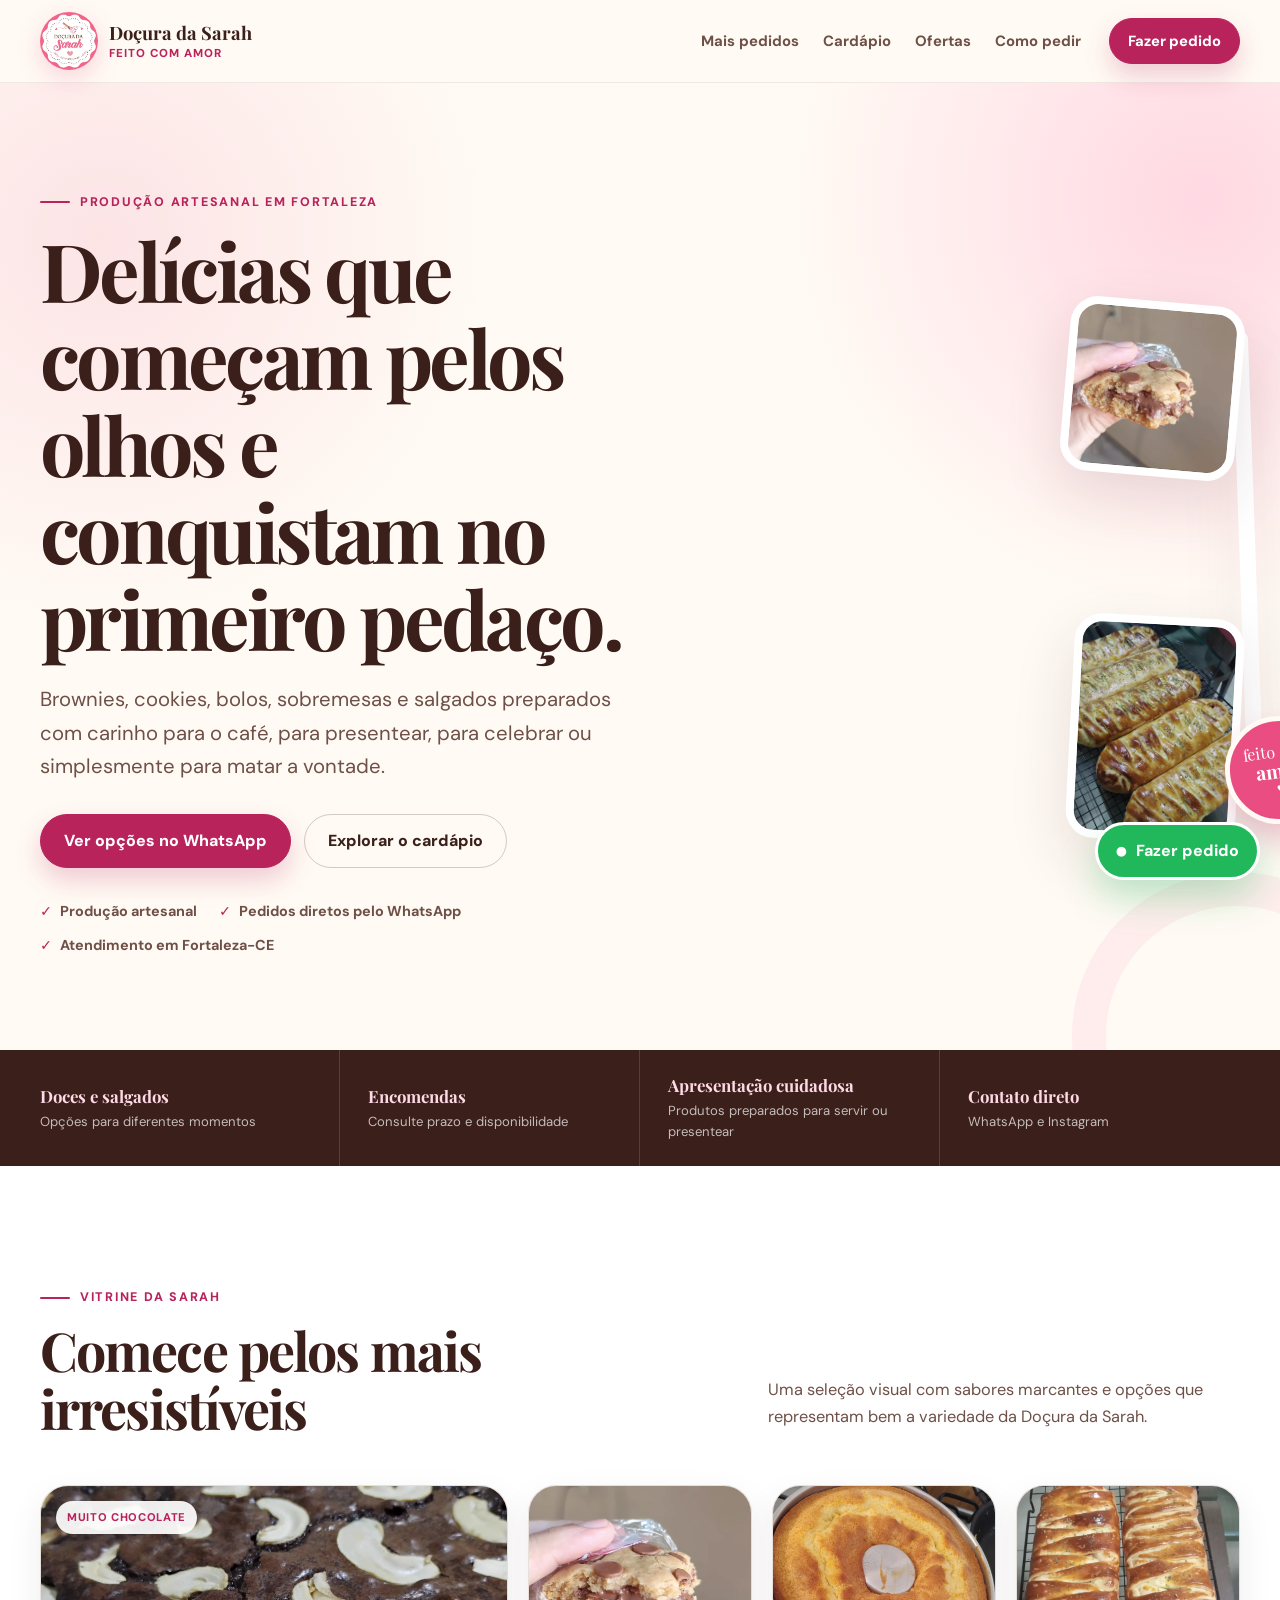
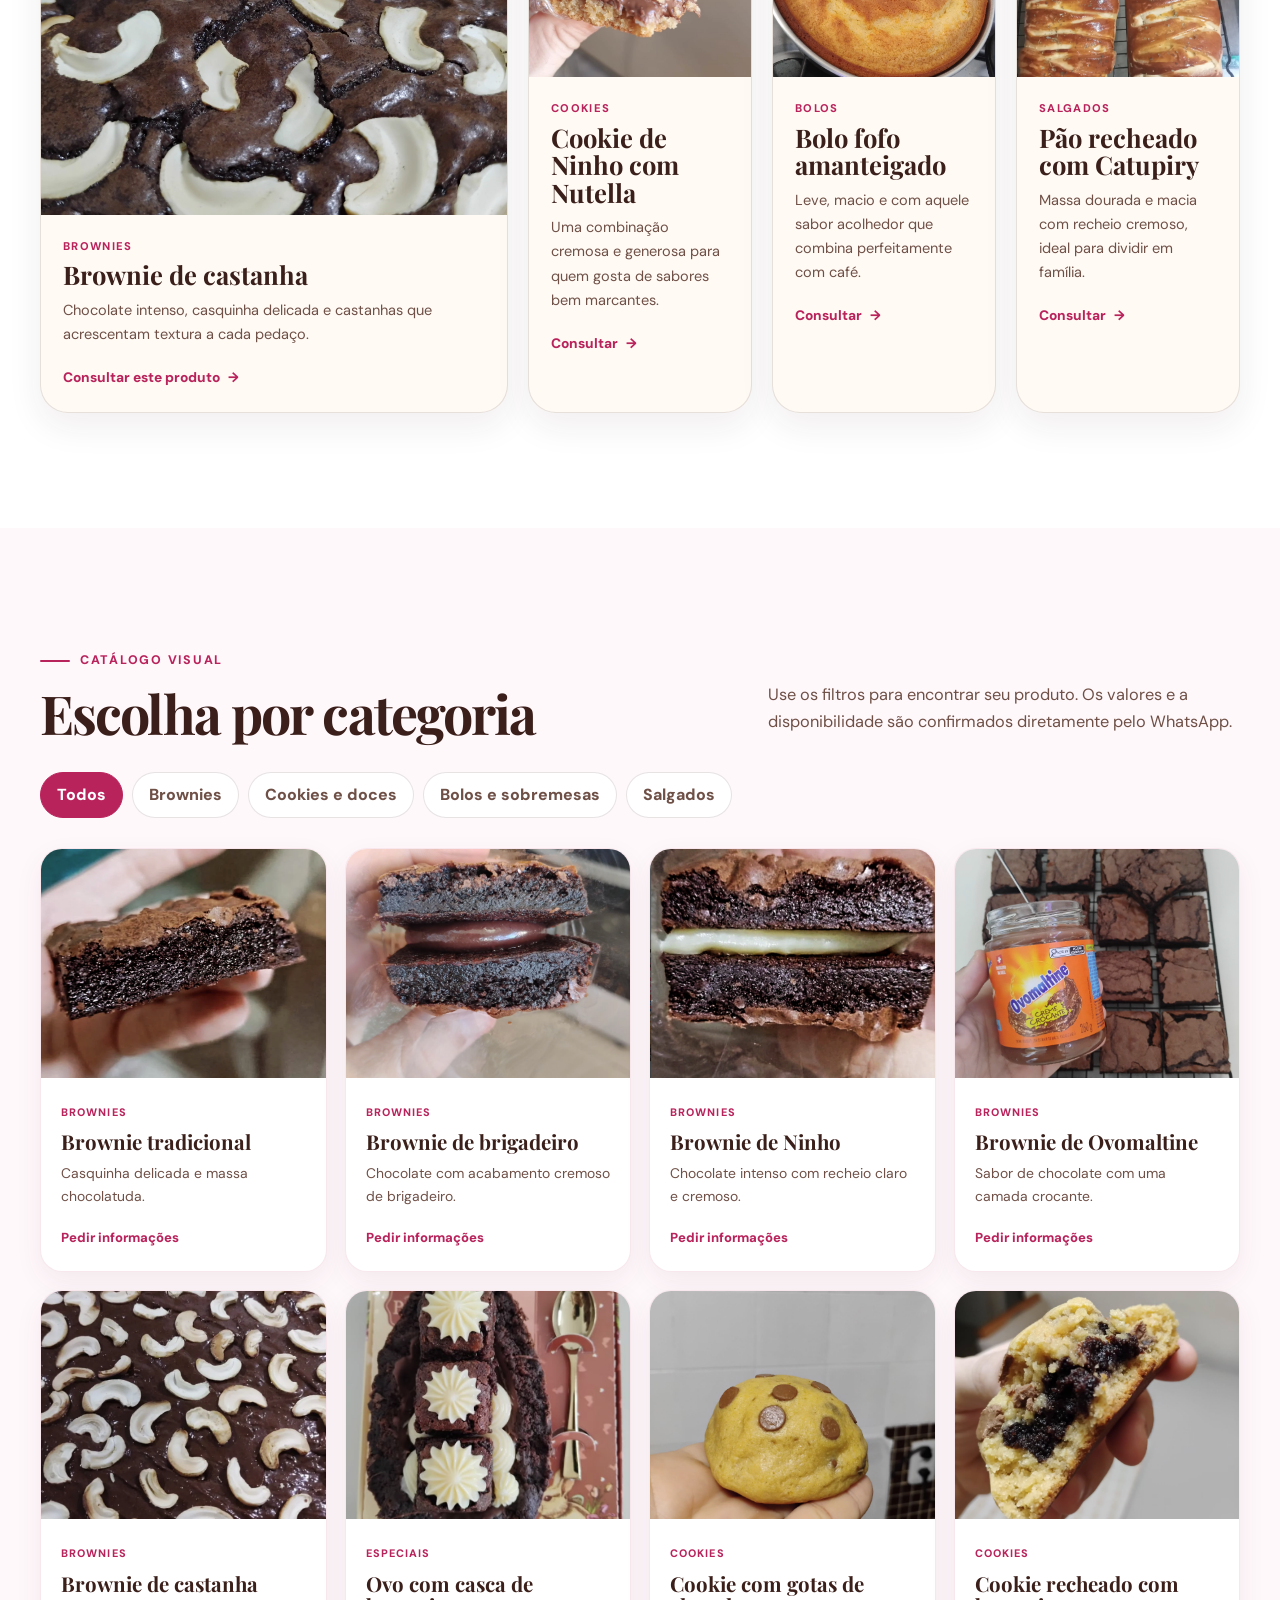
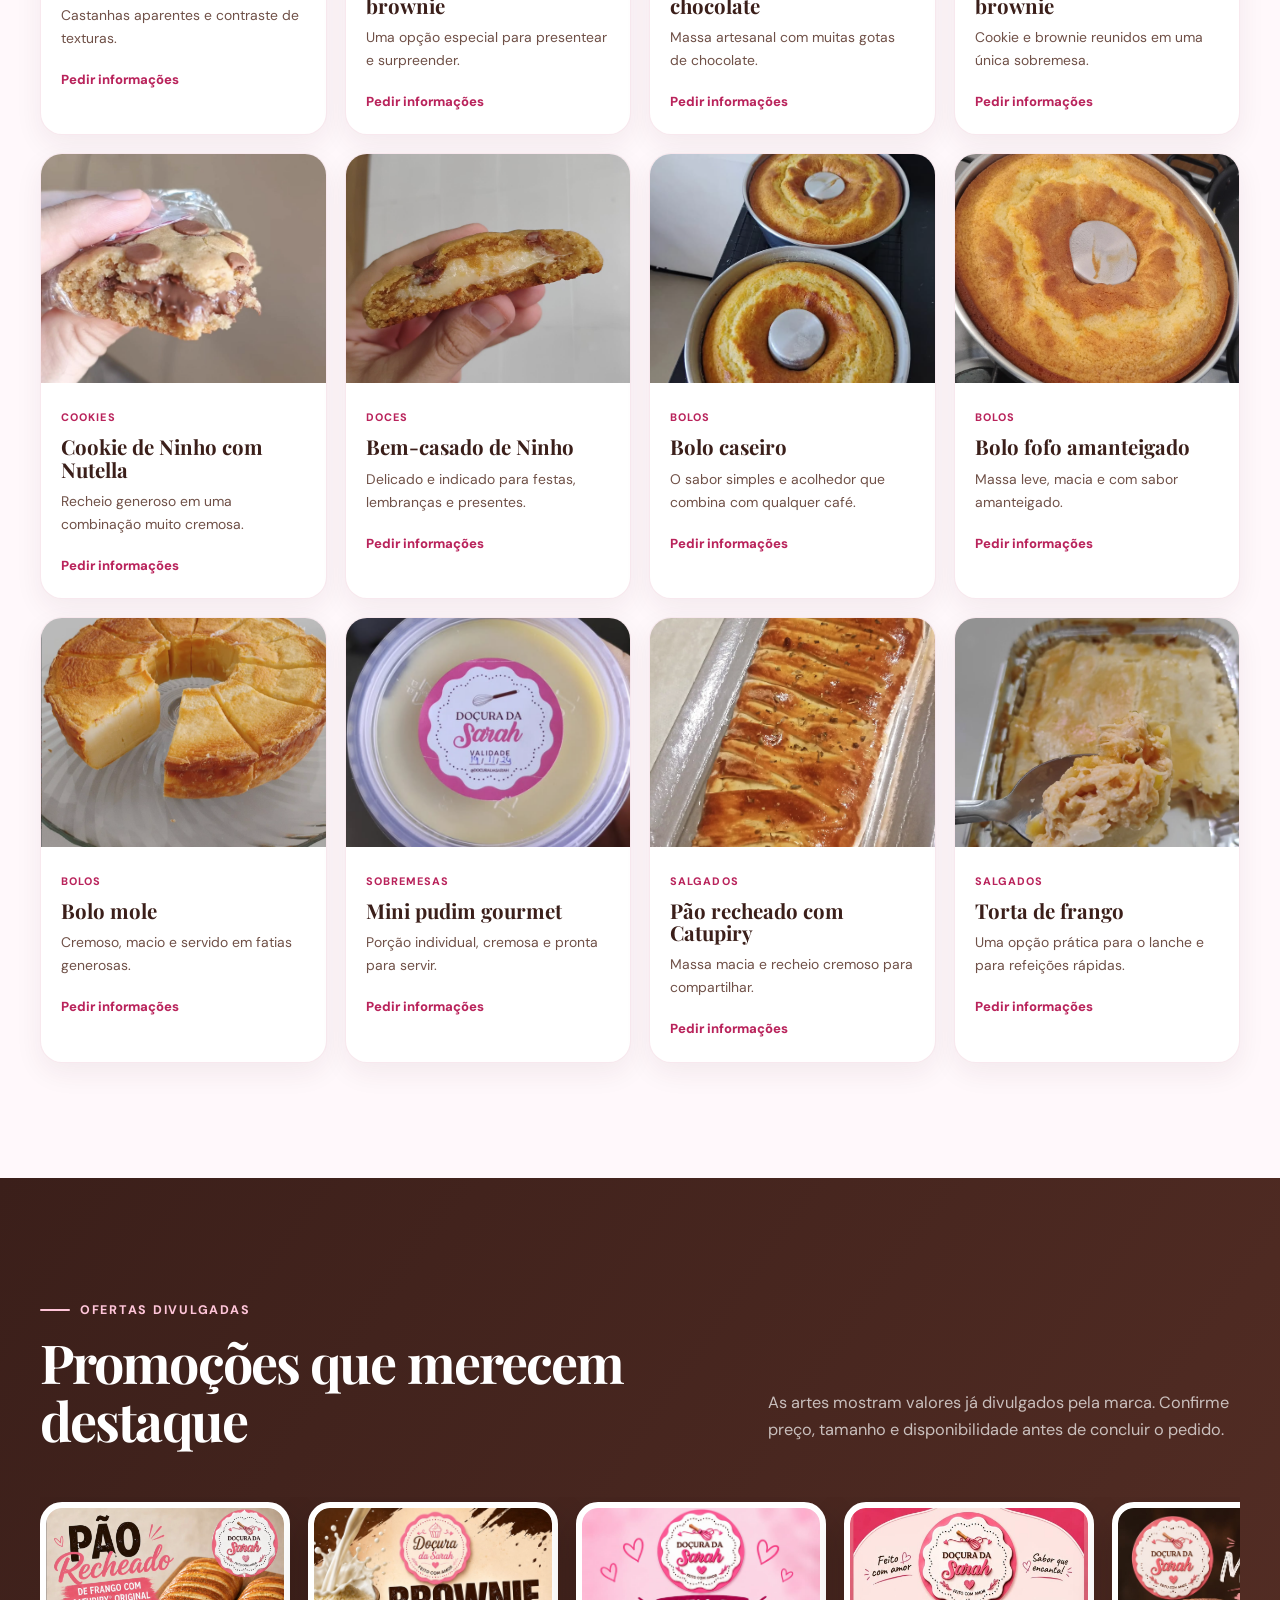
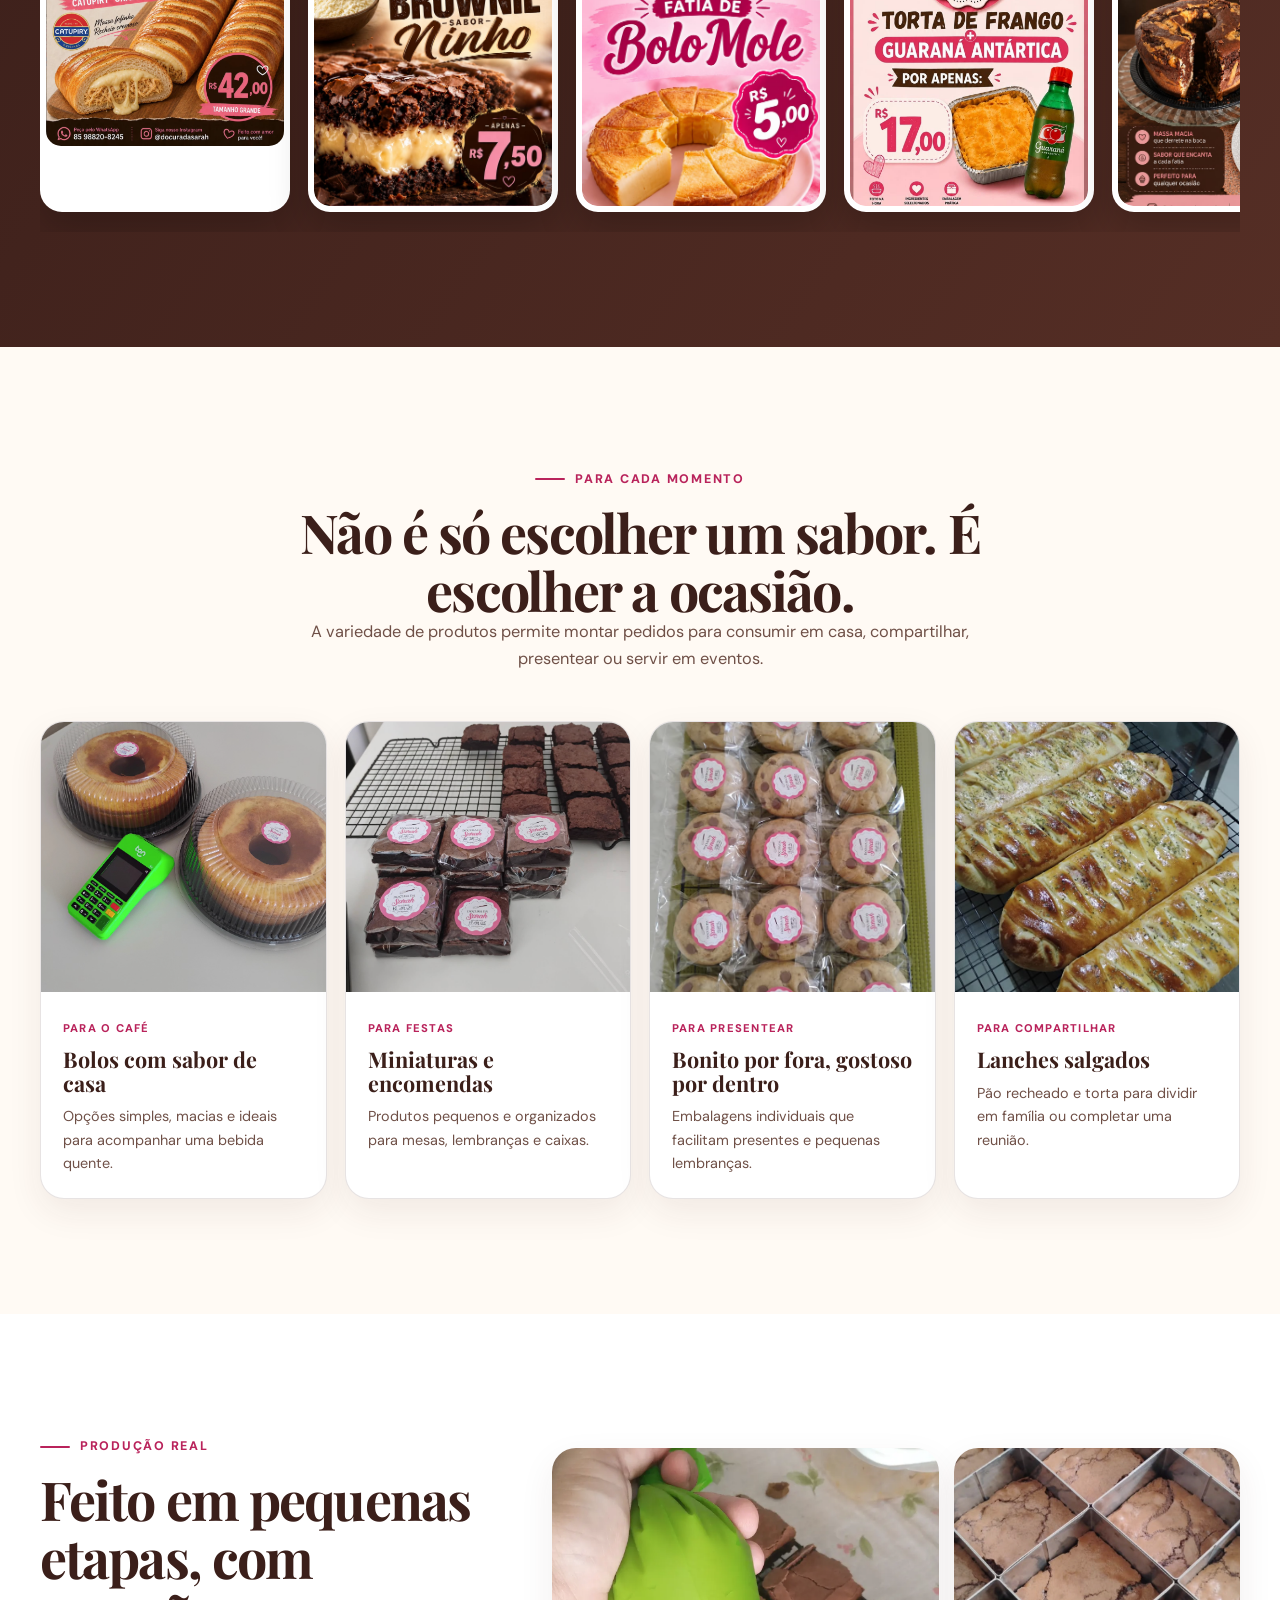
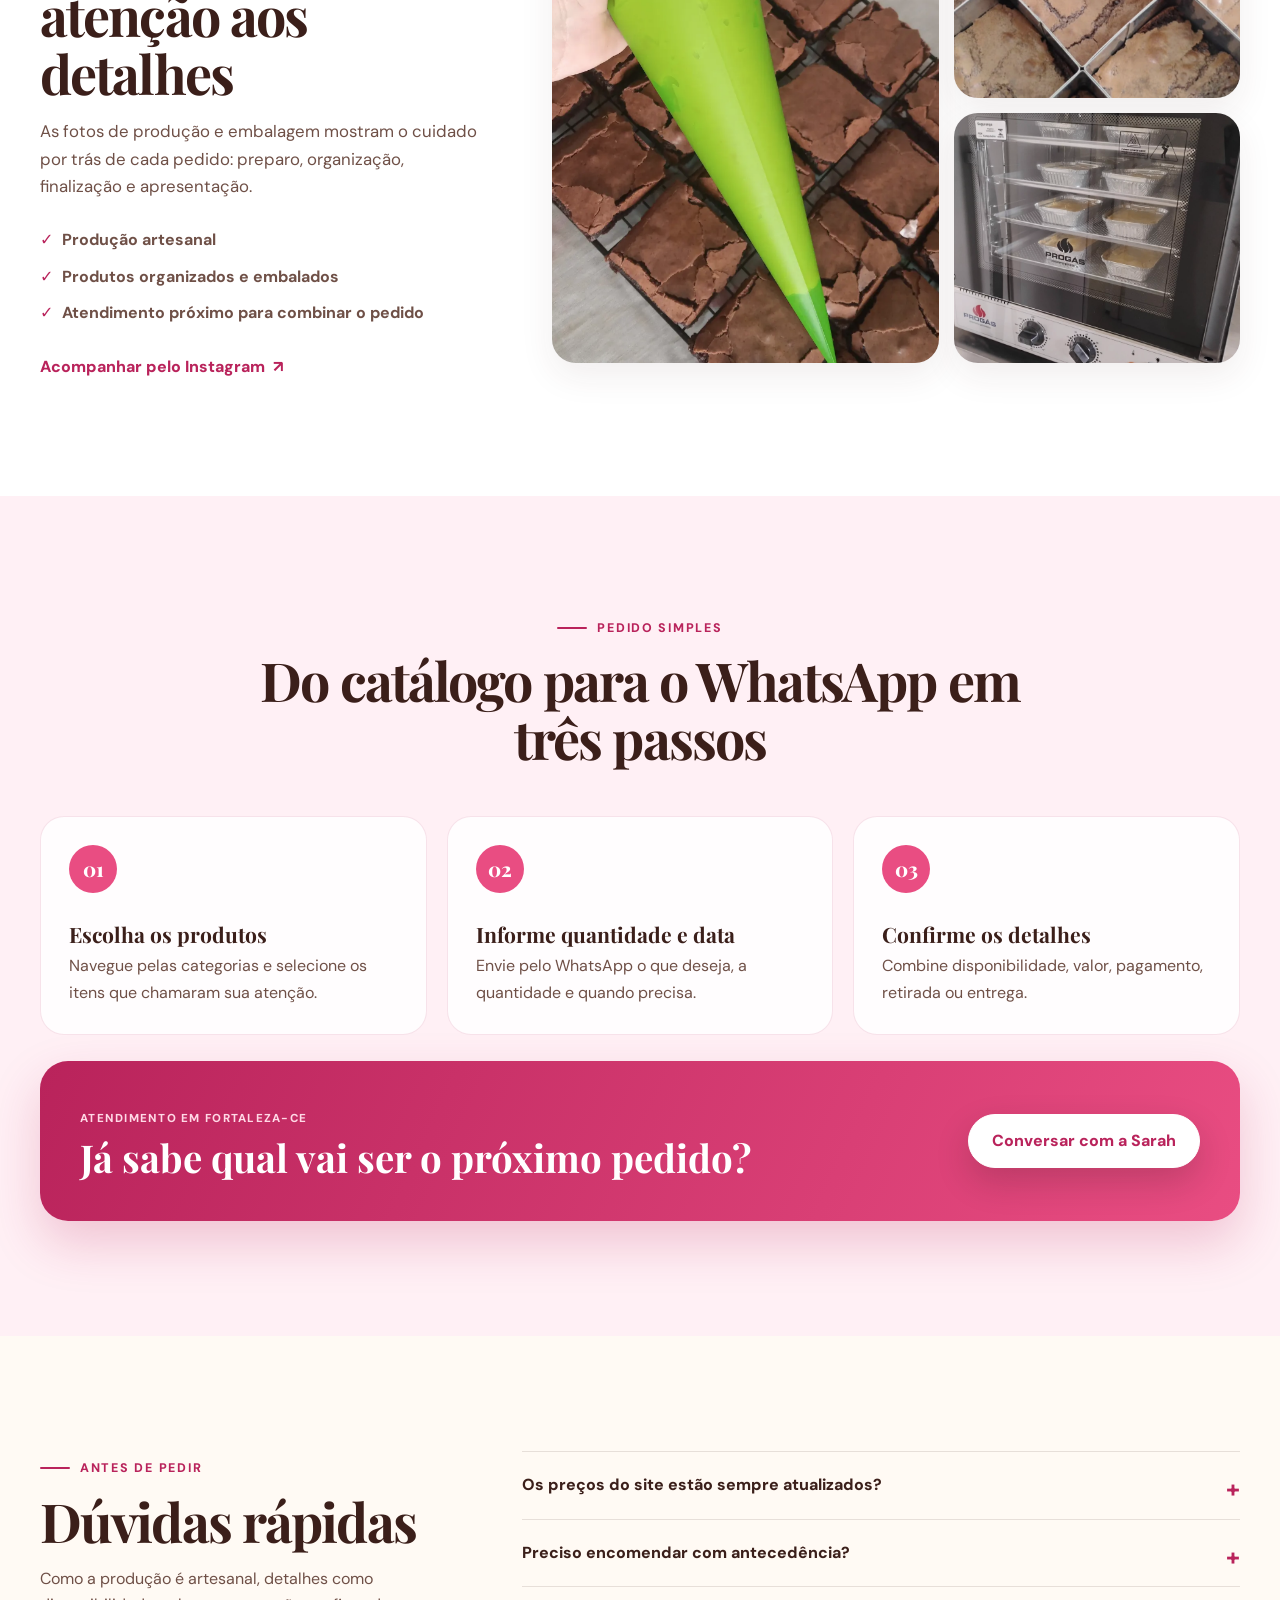
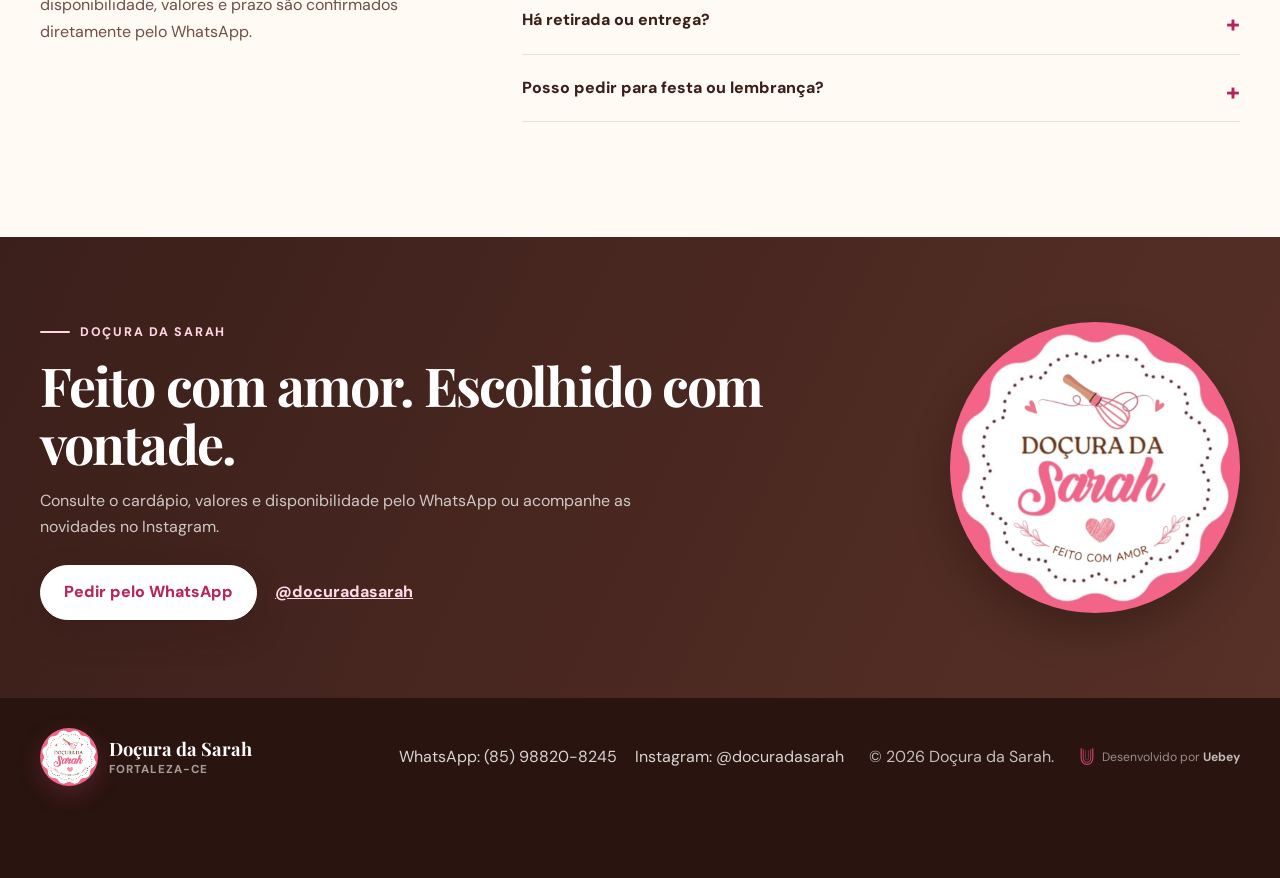
==== commit bf322560: "Atualizar domínio oficial para docura.uebey.com" ====
--- a/index.html
+++ b/index.html
@@ -11,11 +11,11 @@
   <meta property="og:locale" content="pt_BR">
   <meta property="og:title" content="Doçura da Sarah | Feito com amor em Fortaleza">
   <meta property="og:description" content="Brownies, cookies, bolos, sobremesas e salgados artesanais. Escolha sua delícia e peça pelo WhatsApp.">
-  <meta property="og:image" content="https://rsucupira.github.io/lp-docura-da-sarah/assets/images/og-docura-da-sarah.jpg">
-  <meta property="og:url" content="https://rsucupira.github.io/lp-docura-da-sarah/">
+  <meta property="og:image" content="https://docura.uebey.com/assets/images/og-docura-da-sarah.jpg">
+  <meta property="og:url" content="https://docura.uebey.com/">
   <meta name="twitter:card" content="summary_large_image">
 
-  <link rel="canonical" href="https://rsucupira.github.io/lp-docura-da-sarah/">
+  <link rel="canonical" href="https://docura.uebey.com/">
   <link rel="icon" href="assets/images/favicon.png" type="image/png">
   <link rel="stylesheet" href="styles.css">
   <title>Doçura da Sarah | Doces e salgados artesanais em Fortaleza</title>
@@ -26,9 +26,9 @@
     "@type": "Bakery",
     "name": "Doçura da Sarah",
     "description": "Brownies, cookies, bolos, sobremesas e salgados artesanais em Fortaleza.",
-    "url": "https://rsucupira.github.io/lp-docura-da-sarah/",
+    "url": "https://docura.uebey.com/",
     "telephone": "+55 85 98820-8245",
-    "image": "https://rsucupira.github.io/lp-docura-da-sarah/assets/images/og-docura-da-sarah.jpg",
+    "image": "https://docura.uebey.com/assets/images/og-docura-da-sarah.jpg",
     "address": {
       "@type": "PostalAddress",
       "addressLocality": "Fortaleza",
--- a/styles.css
+++ b/styles.css
@@ -1,26 +1,24 @@
-@import url("https://fonts.googleapis.com/css2?family=DM+Sans:wght@400;500;600;700&family=Playfair+Display:wght@700;800&display=swap");
+@import url("https://fonts.googleapis.com/css2?family=DM+Sans:wght@400;500;600;700;800&family=Playfair+Display:wght@700;800&display=swap");
 
 :root {
   --pink: #e94d82;
   --pink-dark: #b9235b;
   --pink-soft: #fff0f5;
+  --pink-pale: #fff8fb;
   --cream: #fffaf4;
   --brown: #3b1f1a;
-  --brown-soft: #67423a;
+  --brown-soft: #6f5047;
   --white: #ffffff;
+  --green: #20b85a;
   --line: rgba(59, 31, 26, 0.12);
-  --shadow: 0 20px 55px rgba(76, 32, 39, 0.12);
-  --radius: 26px;
-  --container: 1180px;
+  --shadow: 0 22px 58px rgba(76, 32, 39, 0.13);
+  --shadow-soft: 0 13px 34px rgba(76, 32, 39, 0.08);
+  --radius: 28px;
+  --container: 1200px;
 }
 
 * { box-sizing: border-box; }
-
-html {
-  scroll-behavior: smooth;
-  scroll-padding-top: 95px;
-}
-
+html { scroll-behavior: smooth; scroll-padding-top: 96px; }
 body {
   margin: 0;
   color: var(--brown);
@@ -28,10 +26,22 @@
   font-family: "DM Sans", system-ui, -apple-system, BlinkMacSystemFont, "Segoe UI", sans-serif;
   line-height: 1.65;
 }
-
 img { display: block; max-width: 100%; }
 a { color: inherit; }
 button, a { -webkit-tap-highlight-color: transparent; }
+button { font: inherit; }
+
+.sr-only {
+  position: absolute;
+  width: 1px;
+  height: 1px;
+  padding: 0;
+  margin: -1px;
+  overflow: hidden;
+  clip: rect(0, 0, 0, 0);
+  white-space: nowrap;
+  border: 0;
+}
 
 .skip-link {
   position: fixed;
@@ -51,79 +61,70 @@
   margin-inline: auto;
 }
 
-.site-header {
-  position: sticky;
-  top: 0;
-  z-index: 50;
-  border-bottom: 1px solid rgba(59, 31, 26, 0.08);
-  background: rgba(255, 250, 244, 0.92);
-  backdrop-filter: blur(18px);
-}
-
-.nav {
-  min-height: 82px;
-  display: flex;
-  align-items: center;
-  gap: 30px;
-}
-
-.brand {
-  display: flex;
-  align-items: center;
-  gap: 11px;
-  text-decoration: none;
-  margin-right: auto;
-}
-.brand img {
-  width: 52px;
-  height: 52px;
-  border-radius: 50%;
-  box-shadow: 0 8px 24px rgba(233, 77, 130, 0.25);
-}
-.brand span { display: flex; flex-direction: column; line-height: 1.15; }
-.brand strong { font-family: "Playfair Display", Georgia, serif; font-size: 1.13rem; }
-.brand small { margin-top: 4px; color: var(--pink-dark); font-size: .77rem; text-transform: uppercase; letter-spacing: .08em; }
-
-.nav-links {
-  display: flex;
-  align-items: center;
-  gap: 26px;
-}
-.nav-links a {
-  color: var(--brown-soft);
-  text-decoration: none;
-  font-size: .94rem;
-  font-weight: 600;
-}
-.nav-links a:hover { color: var(--pink-dark); }
+h1, h2, h3 {
+  margin-top: 0;
+  font-family: "Playfair Display", Georgia, serif;
+  line-height: 1.08;
+}
+h1 {
+  max-width: 790px;
+  margin-bottom: 22px;
+  font-size: clamp(3rem, 6.3vw, 5.5rem);
+  letter-spacing: -0.045em;
+}
+h2 {
+  margin-bottom: 16px;
+  font-size: clamp(2.2rem, 4.2vw, 3.7rem);
+  letter-spacing: -0.035em;
+}
+h3 { font-size: 1.5rem; }
+p { margin-top: 0; }
+
+.eyebrow {
+  display: inline-flex;
+  align-items: center;
+  gap: 10px;
+  margin: 0 0 13px;
+  color: var(--pink-dark);
+  font-size: 0.78rem;
+  font-weight: 800;
+  letter-spacing: 0.14em;
+  text-transform: uppercase;
+}
+.eyebrow span {
+  width: 30px;
+  height: 2px;
+  border-radius: 999px;
+  background: currentColor;
+}
+.eyebrow.light { color: #ffd4e3; }
 
 .button {
-  min-height: 50px;
+  min-height: 52px;
   display: inline-flex;
   justify-content: center;
   align-items: center;
-  padding: 13px 22px;
+  gap: 8px;
+  padding: 13px 23px;
   color: var(--white);
   background: var(--pink-dark);
   border: 1px solid var(--pink-dark);
   border-radius: 999px;
-  box-shadow: 0 12px 26px rgba(185, 35, 91, .2);
-  font: inherit;
-  font-weight: 700;
+  box-shadow: 0 12px 26px rgba(185, 35, 91, 0.22);
+  font-weight: 800;
   text-decoration: none;
-  cursor: pointer;
-  transition: transform .2s ease, box-shadow .2s ease, background .2s ease;
+  transition: transform 0.2s ease, box-shadow 0.2s ease, background 0.2s ease;
 }
 .button:hover {
   background: #9f174d;
-  box-shadow: 0 16px 32px rgba(185, 35, 91, .28);
+  box-shadow: 0 16px 32px rgba(185, 35, 91, 0.28);
   transform: translateY(-2px);
 }
-.button-small { min-height: 44px; padding: 10px 18px; font-size: .92rem; }
+.button-small { min-height: 44px; padding: 10px 18px; font-size: 0.92rem; }
 .button-secondary {
   color: var(--brown);
   background: transparent;
-  border-color: rgba(59, 31, 26, .2);
+  border-color: rgba(59, 31, 26, 0.22);
   box-shadow: none;
 }
 .button-secondary:hover {
@@ -136,17 +137,68 @@
   color: var(--pink-dark);
   background: var(--white);
   border-color: var(--white);
-  box-shadow: 0 14px 34px rgba(43, 18, 24, .18);
+  box-shadow: 0 14px 34px rgba(43, 18, 24, 0.2);
 }
 .button-light:hover { color: var(--brown); background: var(--cream); }
 
+.text-link {
+  display: inline-flex;
+  align-items: center;
+  gap: 8px;
+  color: var(--pink-dark);
+  font-weight: 800;
+  text-decoration: none;
+}
+.text-link span { transition: transform 0.2s ease; }
+.text-link:hover span { transform: translateX(4px); }
+.text-link:hover { text-decoration: underline; }
+
+/* Header */
+.site-header {
+  position: sticky;
+  top: 0;
+  z-index: 70;
+  border-bottom: 1px solid rgba(59, 31, 26, 0.08);
+  background: rgba(255, 250, 244, 0.92);
+  backdrop-filter: blur(18px);
+}
+.nav {
+  min-height: 82px;
+  display: flex;
+  align-items: center;
+  gap: 28px;
+}
+.brand {
+  display: flex;
+  align-items: center;
+  gap: 11px;
+  margin-right: auto;
+  text-decoration: none;
+}
+.brand img {
+  width: 58px;
+  height: 58px;
+  object-fit: cover;
+  border-radius: 50%;
+  box-shadow: 0 8px 24px rgba(233, 77, 130, 0.22);
+}
+.brand span { display: flex; flex-direction: column; line-height: 1.15; }
+.brand strong { font-family: "Playfair Display", Georgia, serif; font-size: 1.15rem; }
+.brand small { margin-top: 4px; color: var(--pink-dark); font-size: 0.72rem; font-weight: 800; text-transform: uppercase; letter-spacing: 0.09em; }
+.nav-links { display: flex; align-items: center; gap: 24px; }
+.nav-links a { color: var(--brown-soft); text-decoration: none; font-size: 0.93rem; font-weight: 700; }
+.nav-links a:hover { color: var(--pink-dark); }
+.menu-toggle { display: none; border: 0; background: none; padding: 8px; cursor: pointer; }
+.menu-toggle > span:not(.sr-only) { display: block; width: 24px; height: 2px; margin: 5px 0; background: var(--brown); }
+
+/* Hero */
 .hero {
   position: relative;
   overflow: hidden;
-  padding: 72px 0 76px;
+  padding: clamp(66px, 8vw, 112px) 0 92px;
   background:
-    radial-gradient(circle at 10% 20%, rgba(233, 77, 130, .12), transparent 28%),
-    radial-gradient(circle at 90% 10%, rgba(137, 72, 50, .11), transparent 30%),
+    radial-gradient(circle at 8% 16%, rgba(233, 77, 130, 0.13), transparent 27%),
+    radial-gradient(circle at 94% 12%, rgba(255, 202, 219, 0.7), transparent 28%),
     var(--cream);
 }
 .hero::after {
@@ -154,367 +206,472 @@
   position: absolute;
   width: 260px;
   height: 260px;
-  right: -100px;
-  bottom: -130px;
-  border: 34px solid rgba(233, 77, 130, .07);
+  right: -120px;
+  bottom: -150px;
+  border: 34px solid rgba(233, 77, 130, 0.07);
   border-radius: 50%;
 }
-
 .hero-grid {
   display: grid;
-  grid-template-columns: 1fr .95fr;
-  align-items: center;
-  gap: 70px;
-}
-
-.eyebrow {
-  margin: 0 0 12px;
-  color: var(--pink-dark);
-  font-size: .78rem;
-  font-weight: 800;
-  letter-spacing: .14em;
-  text-transform: uppercase;
-}
-
-h1, h2, h3 {
-  margin-top: 0;
-  font-family: "Playfair Display", Georgia, serif;
-  line-height: 1.08;
-}
-h1 {
-  max-width: 720px;
-  margin-bottom: 22px;
-  font-size: clamp(3rem, 7vw, 5.7rem);
-  letter-spacing: -.045em;
-}
-h2 {
-  margin-bottom: 16px;
-  font-size: clamp(2.2rem, 4.2vw, 3.65rem);
-  letter-spacing: -.035em;
-}
-h3 { font-size: 1.5rem; }
-
+  grid-template-columns: minmax(0, 1.05fr) minmax(430px, 0.95fr);
+  align-items: center;
+  gap: 62px;
+}
 .hero-text {
-  max-width: 620px;
+  max-width: 650px;
   margin: 0;
   color: var(--brown-soft);
-  font-size: clamp(1.08rem, 2vw, 1.28rem);
-}
-
-.actions {
+  font-size: clamp(1.08rem, 1.7vw, 1.27rem);
+}
+.hero-actions { display: flex; flex-wrap: wrap; gap: 13px; margin-top: 30px; }
+.hero-points {
   display: flex;
   flex-wrap: wrap;
-  gap: 12px;
-  margin-top: 30px;
-}
-.helper {
-  margin: 17px 0 0;
+  gap: 10px 22px;
+  margin: 32px 0 0;
+  padding: 0;
   color: var(--brown-soft);
-  font-size: .88rem;
-}
-
-.hero-visual {
+  font-size: 0.9rem;
+  font-weight: 700;
+  list-style: none;
+}
+.hero-points li::before { content: "✓"; margin-right: 8px; color: var(--pink-dark); font-weight: 900; }
+
+.hero-collage {
   position: relative;
-  padding: 12px;
+  min-height: 540px;
+  max-width: 540px;
+  margin-left: auto;
+}
+.hero-photo {
+  position: absolute;
+  overflow: hidden;
+  margin: 0;
+  padding: 8px;
   background: var(--white);
-  border-radius: 44% 56% 46% 54% / 54% 44% 56% 46%;
+  border-radius: 28px;
   box-shadow: var(--shadow);
-  transform: rotate(1.5deg);
-}
-.hero-visual img {
-  width: 100%;
-  aspect-ratio: 1 / 1;
-  object-fit: cover;
-  border-radius: inherit;
-}
-.hero-stamp {
+}
+.hero-photo img { width: 100%; height: 100%; object-fit: cover; border-radius: 20px; }
+.hero-photo-main { inset: 30px 85px 35px 0; transform: rotate(-2deg); }
+.hero-photo-main figcaption {
   position: absolute;
-  right: -18px;
-  bottom: 28px;
-  display: flex;
-  flex-direction: column;
-  padding: 15px 20px;
-  background: var(--brown);
-  color: var(--white);
-  border: 4px solid var(--cream);
-  border-radius: 20px;
-  box-shadow: 0 16px 30px rgba(59, 31, 26, .25);
-  transform: rotate(-3deg);
-}
-.hero-stamp span { font-size: .72rem; text-transform: uppercase; letter-spacing: .08em; }
-.hero-stamp strong { font-size: 1rem; }
-
-.trust-strip {
-  border-block: 1px solid var(--line);
-  background: var(--white);
-}
-.trust-grid {
+  left: 20px;
+  bottom: 20px;
+  padding: 8px 13px;
+  color: var(--white);
+  background: rgba(59, 31, 26, 0.88);
+  border-radius: 99px;
+  font-size: 0.75rem;
+  font-weight: 800;
+}
+.hero-photo-cookie { width: 175px; height: 175px; top: 0; right: 0; transform: rotate(5deg); }
+.hero-photo-savory { width: 170px; height: 225px; right: 0; bottom: 0; transform: rotate(3deg); }
+.hero-badge {
+  position: absolute;
+  z-index: 4;
+  left: -15px;
+  bottom: 17px;
+  width: 108px;
+  height: 108px;
   display: grid;
-  grid-template-columns: repeat(3, 1fr);
-}
-.trust-grid div {
-  display: flex;
-  flex-direction: column;
-  padding: 25px 34px;
-  border-right: 1px solid var(--line);
-}
+  place-content: center;
+  color: var(--white);
+  background: var(--pink);
+  border: 5px solid var(--cream);
+  border-radius: 50%;
+  box-shadow: 0 16px 30px rgba(185, 35, 91, 0.25);
+  font-family: "Playfair Display", Georgia, serif;
+  line-height: 1.05;
+  text-align: center;
+  transform: rotate(-8deg);
+}
+.hero-badge strong { font-size: 1.2rem; }
+
+/* Trust strip */
+.trust-strip { color: var(--white); background: var(--brown); }
+.trust-grid { min-height: 116px; display: grid; grid-template-columns: repeat(4, 1fr); align-items: stretch; }
+.trust-grid div { display: flex; flex-direction: column; justify-content: center; padding: 22px 28px; border-right: 1px solid rgba(255, 255, 255, 0.14); }
+.trust-grid div:first-child { padding-left: 0; }
 .trust-grid div:last-child { border-right: 0; }
-.trust-grid strong { color: var(--brown); }
-.trust-grid span { color: var(--brown-soft); font-size: .9rem; }
-
-.section { padding: 100px 0; }
-.section-soft { background: var(--pink-soft); }
-.section-gallery { padding-top: 30px; }
-
+.trust-grid strong { color: #ffd9e6; font-family: "Playfair Display", Georgia, serif; font-size: 1.05rem; }
+.trust-grid span { color: rgba(255, 255, 255, 0.7); font-size: 0.82rem; }
+
+/* Common sections */
+.section { padding: clamp(78px, 9vw, 126px) 0; }
 .section-heading {
   display: grid;
-  grid-template-columns: 1.1fr .7fr;
-  gap: 80px;
+  grid-template-columns: 1.05fr 0.75fr;
   align-items: end;
-  margin-bottom: 42px;
-}
-.section-heading.compact { margin-bottom: 34px; }
+  gap: 68px;
+  margin-bottom: 48px;
+}
 .section-heading h2 { margin-bottom: 0; }
-.section-heading > p {
-  margin: 0 0 8px;
+.section-heading > p { margin: 0 0 6px; color: var(--brown-soft); font-size: 1.02rem; }
+.centered-heading { display: block; max-width: 820px; margin-inline: auto; text-align: center; }
+.centered-heading .eyebrow { justify-content: center; }
+.centered-heading > p { max-width: 720px; margin: 0 auto; }
+
+/* Featured */
+.featured-section { background: var(--white); }
+.featured-grid {
+  display: grid;
+  grid-template-columns: repeat(5, minmax(0, 1fr));
+  gap: 20px;
+}
+.featured-card {
+  grid-column: span 1;
+  overflow: hidden;
+  background: var(--cream);
+  border: 1px solid var(--line);
+  border-radius: var(--radius);
+  box-shadow: var(--shadow-soft);
+  transition: transform 0.24s ease, box-shadow 0.24s ease;
+}
+.featured-card-large { grid-column: span 2; }
+.featured-card:hover { transform: translateY(-5px); box-shadow: var(--shadow); }
+.featured-image { position: relative; aspect-ratio: 1 / 0.86; overflow: hidden; background: var(--pink-soft); }
+.featured-card-large .featured-image { aspect-ratio: 1.22 / 0.86; }
+.featured-image img { width: 100%; height: 100%; object-fit: cover; transition: transform 0.45s ease; }
+.featured-card:hover img { transform: scale(1.035); }
+.photo-label {
+  position: absolute;
+  left: 15px;
+  top: 15px;
+  padding: 7px 11px;
+  color: var(--pink-dark);
+  background: rgba(255, 255, 255, 0.92);
+  border-radius: 99px;
+  font-size: 0.7rem;
+  font-weight: 800;
+  text-transform: uppercase;
+  letter-spacing: 0.06em;
+}
+.featured-copy { padding: 22px; }
+.product-category { margin-bottom: 6px; color: var(--pink-dark); font-size: 0.7rem; font-weight: 800; text-transform: uppercase; letter-spacing: 0.12em; }
+.featured-copy h3 { margin-bottom: 10px; font-size: clamp(1.35rem, 2vw, 1.75rem); }
+.featured-copy > p:not(.product-category) { margin-bottom: 17px; color: var(--brown-soft); font-size: 0.91rem; }
+.featured-copy .text-link { font-size: 0.86rem; }
+
+/* Catalog */
+.catalog-section { background: var(--pink-pale); }
+.section-heading-catalog { margin-bottom: 30px; }
+.catalog-filters {
+  display: flex;
+  flex-wrap: wrap;
+  gap: 9px;
+  margin-bottom: 30px;
+}
+.filter-button {
+  min-height: 42px;
+  padding: 9px 16px;
   color: var(--brown-soft);
-}
-
-.product-grid {
+  background: var(--white);
+  border: 1px solid var(--line);
+  border-radius: 999px;
+  font-weight: 800;
+  cursor: pointer;
+  transition: 0.2s ease;
+}
+.filter-button:hover, .filter-button.active {
+  color: var(--white);
+  background: var(--pink-dark);
+  border-color: var(--pink-dark);
+}
+.catalog-grid { display: grid; grid-template-columns: repeat(4, minmax(0, 1fr)); gap: 18px; }
+.catalog-card {
+  overflow: hidden;
+  background: var(--white);
+  border: 1px solid rgba(185, 35, 91, 0.1);
+  border-radius: 22px;
+  box-shadow: 0 10px 28px rgba(76, 32, 39, 0.065);
+  transition: transform 0.22s ease, box-shadow 0.22s ease;
+}
+.catalog-card:hover { transform: translateY(-4px); box-shadow: var(--shadow-soft); }
+.catalog-card[hidden] { display: none; }
+.catalog-image { aspect-ratio: 1.12 / 0.9; overflow: hidden; background: #f8e9ef; }
+.catalog-image img { width: 100%; height: 100%; object-fit: cover; transition: transform 0.4s ease; }
+.catalog-card:hover .catalog-image img { transform: scale(1.035); }
+.catalog-copy { padding: 20px; }
+.catalog-copy > span { color: var(--pink-dark); font-size: 0.68rem; font-weight: 800; text-transform: uppercase; letter-spacing: 0.1em; }
+.catalog-copy h3 { margin: 7px 0 9px; font-size: 1.28rem; }
+.catalog-copy p { min-height: 48px; margin-bottom: 14px; color: var(--brown-soft); font-size: 0.87rem; }
+.catalog-copy a { color: var(--pink-dark); font-size: 0.82rem; font-weight: 800; text-decoration: none; }
+.catalog-copy a:hover { text-decoration: underline; }
+
+/* Offers */
+.offers-section { overflow: hidden; color: var(--white); background: linear-gradient(125deg, #3b1f1a, #552e25); }
+.offers-section .eyebrow { color: #ffc5d9; }
+.offers-section h2 { color: var(--white); }
+.offers-heading > p { color: rgba(255, 255, 255, 0.7); }
+.offers-scroller {
   display: grid;
-  grid-template-columns: repeat(3, 1fr);
-  gap: 24px;
-}
-.product-card {
+  grid-auto-flow: column;
+  grid-auto-columns: minmax(250px, 0.78fr);
+  gap: 18px;
+  overflow-x: auto;
+  padding: 5px 3px 20px;
+  scroll-snap-type: x mandatory;
+  scrollbar-color: rgba(255, 255, 255, 0.4) transparent;
+}
+.offer-card {
+  overflow: hidden;
+  background: var(--white);
+  border: 6px solid var(--white);
+  border-radius: 22px;
+  box-shadow: 0 17px 38px rgba(0, 0, 0, 0.22);
+  scroll-snap-align: start;
+  transition: transform 0.22s ease;
+}
+.offer-card:hover { transform: translateY(-5px); }
+.offer-card img { width: 100%; aspect-ratio: 4 / 5; object-fit: cover; object-position: top center; border-radius: 15px; }
+.offer-card:first-child img { aspect-ratio: 1 / 1; }
+
+/* Occasions */
+.occasions-section { background: var(--cream); }
+.occasion-grid { display: grid; grid-template-columns: repeat(4, minmax(0, 1fr)); gap: 18px; }
+.occasion-card {
   overflow: hidden;
   background: var(--white);
   border: 1px solid var(--line);
-  border-radius: var(--radius);
-  box-shadow: 0 13px 34px rgba(76, 32, 39, .07);
-  transition: transform .22s ease, box-shadow .22s ease;
-}
-.product-card:hover {
-  transform: translateY(-5px);
-  box-shadow: var(--shadow);
-}
-.product-card img {
-  width: 100%;
-  aspect-ratio: 4 / 3;
-  object-fit: cover;
-}
-.product-card-featured img { object-position: center 45%; }
-.product-body { padding: 24px; }
-.product-body h3 { margin-bottom: 12px; }
-.product-body p {
-  min-height: 77px;
-  margin: 0 0 18px;
-  color: var(--brown-soft);
-  font-size: .94rem;
-}
-.tag {
-  display: inline-flex;
-  margin-bottom: 10px;
-  padding: 5px 10px;
-  color: var(--pink-dark);
-  background: var(--pink-soft);
-  border-radius: 99px;
-  font-size: .73rem;
-  font-weight: 800;
-  text-transform: uppercase;
-  letter-spacing: .07em;
-}
-.text-link {
-  color: var(--pink-dark);
-  font-weight: 800;
-  text-decoration: none;
-}
-.text-link:hover { text-decoration: underline; }
-
-.menu-grid {
+  border-radius: 24px;
+  box-shadow: var(--shadow-soft);
+}
+.occasion-card img { width: 100%; aspect-ratio: 1 / 0.95; object-fit: cover; }
+.occasion-card div { padding: 22px; }
+.occasion-card span { color: var(--pink-dark); font-size: 0.7rem; font-weight: 800; text-transform: uppercase; letter-spacing: 0.11em; }
+.occasion-card h3 { margin: 8px 0 10px; font-size: 1.35rem; }
+.occasion-card p { margin-bottom: 0; color: var(--brown-soft); font-size: 0.9rem; }
+
+/* Process */
+.process-section { background: var(--white); }
+.process-grid { display: grid; grid-template-columns: 0.78fr 1.22fr; gap: 72px; align-items: center; }
+.process-copy > p:not(.eyebrow) { color: var(--brown-soft); font-size: 1.05rem; }
+.process-copy ul { display: grid; gap: 10px; margin: 26px 0 28px; padding: 0; list-style: none; }
+.process-copy li { color: var(--brown-soft); font-weight: 700; }
+.process-copy li::before { content: "✓"; margin-right: 9px; color: var(--pink-dark); }
+.process-gallery {
   display: grid;
-  grid-template-columns: repeat(3, 1fr);
-  gap: 12px;
-}
-.menu-item {
-  display: flex;
-  justify-content: space-between;
-  align-items: center;
-  gap: 18px;
-  min-height: 72px;
-  padding: 16px 20px;
-  color: var(--brown);
-  background: rgba(255, 255, 255, .82);
-  border: 1px solid rgba(185, 35, 91, .12);
-  border-radius: 16px;
-  font: inherit;
-  text-align: left;
-  cursor: pointer;
-  transition: border .2s ease, transform .2s ease, background .2s ease;
-}
-.menu-item:hover {
-  background: var(--white);
-  border-color: var(--pink);
-  transform: translateY(-2px);
-}
-.menu-item span { font-weight: 700; }
-.menu-item small { color: var(--pink-dark); font-weight: 700; white-space: nowrap; }
-
-.steps {
-  display: grid;
-  grid-template-columns: repeat(3, 1fr);
-  gap: 24px;
-  margin: 0;
-  padding: 0;
-  list-style: none;
-}
+  grid-template-columns: 1.15fr 0.85fr;
+  grid-template-rows: repeat(2, 250px);
+  gap: 15px;
+}
+.process-gallery figure { overflow: hidden; margin: 0; border-radius: 24px; box-shadow: var(--shadow-soft); }
+.process-large { grid-row: 1 / 3; }
+.process-gallery img { width: 100%; height: 100%; object-fit: cover; transition: transform 0.45s ease; }
+.process-gallery figure:hover img { transform: scale(1.035); }
+
+/* Order */
+.order-section { background: var(--pink-soft); }
+.steps { display: grid; grid-template-columns: repeat(3, 1fr); gap: 20px; margin: 0; padding: 0; list-style: none; }
 .steps li {
-  min-height: 220px;
+  min-height: 215px;
   padding: 28px;
-  background: var(--white);
-  border: 1px solid var(--line);
-  border-radius: var(--radius);
-}
-.step-number {
+  background: rgba(255, 255, 255, 0.85);
+  border: 1px solid rgba(185, 35, 91, 0.12);
+  border-radius: 24px;
+}
+.steps > li > span {
   width: 48px;
   height: 48px;
   display: grid;
   place-items: center;
-  margin-bottom: 38px;
+  margin-bottom: 30px;
   color: var(--white);
   background: var(--pink);
   border-radius: 50%;
   font-family: "Playfair Display", Georgia, serif;
-  font-size: 1.4rem;
-  font-weight: 800;
-}
-.steps strong { display: block; margin-bottom: 8px; font-family: "Playfair Display", Georgia, serif; font-size: 1.34rem; }
-.steps p { margin: 0; color: var(--brown-soft); }
-
-.gallery {
-  display: grid;
-  grid-template-columns: 1.35fr 1fr;
-  grid-template-rows: repeat(2, 280px);
-  gap: 18px;
-}
-.gallery figure {
-  overflow: hidden;
-  margin: 0;
-  border-radius: var(--radius);
-}
-.gallery-large { grid-row: 1 / 3; }
-.gallery img {
-  width: 100%;
-  height: 100%;
-  object-fit: cover;
-  transition: transform .5s ease;
-}
-.gallery figure:hover img { transform: scale(1.035); }
-
-.contact-section { padding-bottom: 70px; }
-.contact-card {
-  display: grid;
-  grid-template-columns: 1fr auto;
-  align-items: center;
-  gap: 50px;
-  padding: 56px;
-  color: var(--white);
-  background:
-    radial-gradient(circle at 90% 10%, rgba(255,255,255,.14), transparent 25%),
-    linear-gradient(135deg, var(--pink-dark), #d84075);
-  border-radius: 34px;
-  box-shadow: 0 25px 60px rgba(185, 35, 91, .24);
-}
-.contact-card .eyebrow { color: #ffd6e5; }
-.contact-card h2 { max-width: 740px; margin-bottom: 14px; }
-.contact-card p { max-width: 690px; margin: 0; color: rgba(255,255,255,.86); }
-.contact-meta {
-  display: flex;
-  flex-wrap: wrap;
-  gap: 22px;
-  margin-top: 22px;
-  font-weight: 700;
-}
-.contact-meta a { color: var(--white); }
-
-.site-footer {
-  padding: 34px 0 96px;
-  color: rgba(255,255,255,.8);
-  background: var(--brown);
-}
-.footer-content {
+  font-size: 1.25rem;
+  font-weight: 800;
+}
+.steps h3 { margin-bottom: 8px; font-size: 1.32rem; }
+.steps p { margin-bottom: 0; color: var(--brown-soft); }
+.order-banner {
+  min-height: 160px;
   display: flex;
   justify-content: space-between;
+  align-items: center;
   gap: 30px;
-}
-.footer-content > div { display: flex; flex-wrap: wrap; align-items: center; gap: 18px; }
-.footer-content strong { color: var(--white); }
-.footer-content a { color: var(--white); text-decoration: none; }
+  margin-top: 26px;
+  padding: 34px 40px;
+  color: var(--white);
+  background: linear-gradient(115deg, var(--pink-dark), var(--pink));
+  border-radius: 28px;
+  box-shadow: 0 22px 50px rgba(185, 35, 91, 0.22);
+}
+.order-banner span { color: #ffd9e6; font-size: 0.72rem; font-weight: 800; text-transform: uppercase; letter-spacing: 0.11em; }
+.order-banner h3 { margin: 7px 0 0; font-size: clamp(1.7rem, 3vw, 2.4rem); }
+
+/* FAQ */
+.faq-section { background: var(--cream); }
+.faq-grid { display: grid; grid-template-columns: 0.72fr 1.28fr; gap: 78px; align-items: start; }
+.faq-grid > div:first-child > p:not(.eyebrow) { color: var(--brown-soft); }
+.faq-list details { border-top: 1px solid var(--line); }
+.faq-list details:last-child { border-bottom: 1px solid var(--line); }
+.faq-list summary {
+  position: relative;
+  padding: 20px 36px 20px 0;
+  font-weight: 800;
+  list-style: none;
+  cursor: pointer;
+}
+.faq-list summary::-webkit-details-marker { display: none; }
+.faq-list summary::after { content: "+"; position: absolute; top: 17px; right: 0; color: var(--pink-dark); font-size: 1.5rem; }
+.faq-list details[open] summary::after { content: "–"; }
+.faq-list p { margin: 0 0 20px; padding-right: 36px; color: var(--brown-soft); }
+
+/* Final CTA and footer */
+.final-cta { padding: 78px 0; color: var(--white); background: linear-gradient(115deg, var(--brown), #573027); }
+.final-grid { display: grid; grid-template-columns: 1.08fr 0.45fr; gap: 40px; align-items: center; }
+.final-grid h2 { max-width: 760px; }
+.final-grid > div > p:not(.eyebrow) { max-width: 650px; color: rgba(255, 255, 255, 0.75); }
+.final-grid > img { width: min(290px, 100%); margin-left: auto; border-radius: 50%; box-shadow: 0 20px 42px rgba(0, 0, 0, 0.24); }
+.final-actions { display: flex; flex-wrap: wrap; align-items: center; gap: 18px; margin-top: 25px; }
+.final-actions > a:not(.button) { color: #ffd9e6; font-weight: 800; }
+
+.site-footer { padding: 30px 0 92px; color: rgba(255, 255, 255, 0.72); background: #29140f; }
+.footer-grid { display: grid; grid-template-columns: 1fr auto auto; align-items: center; gap: 25px; }
+.footer-brand { margin-right: 0; }
+.footer-brand strong { color: var(--white); }
+.footer-brand small { color: rgba(255, 255, 255, 0.58); }
+.footer-links { display: flex; flex-wrap: wrap; gap: 18px; }
+.footer-links a { color: rgba(255, 255, 255, 0.82); text-decoration: none; }
+.footer-links a:hover { color: var(--white); }
+.site-footer p { margin-bottom: 0; }
 
 .whatsapp-float {
   position: fixed;
   right: 20px;
   bottom: 20px;
-  z-index: 60;
-  min-height: 58px;
+  z-index: 80;
+  min-height: 56px;
   display: flex;
   align-items: center;
   gap: 9px;
-  padding: 14px 18px;
-  color: var(--white);
-  background: #1faa59;
+  padding: 13px 18px;
+  color: var(--white);
+  background: var(--green);
   border: 3px solid var(--white);
   border-radius: 999px;
-  box-shadow: 0 15px 35px rgba(13, 91, 46, .3);
+  box-shadow: 0 18px 36px rgba(32, 184, 90, 0.27);
   font-weight: 800;
   text-decoration: none;
 }
-.whatsapp-float:hover { background: #178d49; }
-
-@media (max-width: 960px) {
-  .nav-links { display: none; }
-  .hero-grid { grid-template-columns: 1fr; gap: 50px; }
-  .hero-copy { text-align: center; }
-  .hero-text, .helper { margin-inline: auto; }
-  .actions { justify-content: center; }
-  .hero-visual { max-width: 650px; margin-inline: auto; }
-  .section-heading { grid-template-columns: 1fr; gap: 15px; }
-  .product-grid { grid-template-columns: repeat(2, 1fr); }
-  .menu-grid { grid-template-columns: repeat(2, 1fr); }
-  .steps { grid-template-columns: 1fr; }
-  .steps li { min-height: auto; }
-  .step-number { margin-bottom: 25px; }
-  .contact-card { grid-template-columns: 1fr; }
-}
-
-@media (max-width: 680px) {
+.whatsapp-float span { font-size: 0.8rem; }
+.mobile-order-bar { display: none; }
+
+@media (max-width: 1100px) {
+  .nav-links { gap: 16px; }
+  .hero-grid { grid-template-columns: 1fr 0.9fr; gap: 36px; }
+  .hero-collage { min-height: 480px; }
+  .featured-grid { grid-template-columns: repeat(2, minmax(0, 1fr)); }
+  .featured-card, .featured-card-large { grid-column: span 1; }
+  .catalog-grid { grid-template-columns: repeat(3, minmax(0, 1fr)); }
+  .occasion-grid { grid-template-columns: repeat(2, minmax(0, 1fr)); }
+}
+
+@media (max-width: 900px) {
+  .header-order { display: none; }
+  .menu-toggle { display: block; }
+  .nav-links {
+    position: absolute;
+    top: calc(100% + 10px);
+    left: 20px;
+    right: 20px;
+    display: none;
+    flex-direction: column;
+    align-items: flex-start;
+    gap: 12px;
+    padding: 20px;
+    background: var(--white);
+    border: 1px solid var(--line);
+    border-radius: 20px;
+    box-shadow: var(--shadow);
+  }
+  .nav-links.open { display: flex; }
+  body.menu-open { overflow: hidden; }
+
+  .hero-grid, .process-grid, .faq-grid, .final-grid, .section-heading { grid-template-columns: 1fr; }
+  .hero-grid { gap: 32px; }
+  .hero-collage { width: min(100%, 520px); margin-inline: auto; }
+  .section-heading { gap: 12px; }
+  .section-heading > p { max-width: 680px; }
+  .trust-grid { grid-template-columns: repeat(2, 1fr); }
+  .trust-grid div { border-bottom: 1px solid rgba(255, 255, 255, 0.14); }
+  .trust-grid div:nth-child(2) { border-right: 0; }
+  .trust-grid div:nth-child(3), .trust-grid div:nth-child(4) { border-bottom: 0; }
+  .catalog-grid { grid-template-columns: repeat(2, minmax(0, 1fr)); }
+  .process-grid, .faq-grid { gap: 40px; }
+  .final-grid > img { margin-left: 0; }
+  .footer-grid { grid-template-columns: 1fr; }
+  .footer-links { flex-direction: column; gap: 7px; }
+}
+
+@media (max-width: 700px) {
   .container { width: min(calc(100% - 28px), var(--container)); }
-  .nav { min-height: 72px; gap: 10px; }
-  .brand img { width: 46px; height: 46px; }
-  .brand strong { font-size: .99rem; }
-  .brand small { font-size: .66rem; }
-  .nav .button-small { padding: 9px 13px; font-size: .8rem; }
-  .hero { padding: 48px 0 58px; }
-  h1 { font-size: clamp(2.8rem, 16vw, 4.3rem); }
+  h1 { font-size: clamp(2.55rem, 12vw, 3.7rem); }
+  h2 { font-size: clamp(2rem, 9vw, 2.8rem); }
+  .hero { padding-top: 54px; }
+  .hero-collage { min-height: 410px; }
+  .hero-photo-main { inset: 24px 58px 20px 0; }
+  .hero-photo-cookie { width: 138px; height: 138px; }
+  .hero-photo-savory { width: 128px; height: 170px; }
+  .hero-badge { width: 88px; height: 88px; font-size: 0.85rem; }
+  .hero-badge strong { font-size: 1.05rem; }
+  .hero-points { flex-direction: column; gap: 7px; }
+
   .trust-grid { grid-template-columns: 1fr; }
-  .trust-grid div { border-right: 0; border-bottom: 1px solid var(--line); padding: 18px 8px; }
-  .trust-grid div:last-child { border-bottom: 0; }
-  .section { padding: 72px 0; }
-  .section-gallery { padding-top: 15px; }
-  .product-grid, .menu-grid { grid-template-columns: 1fr; }
-  .product-body p { min-height: auto; }
-  .gallery {
-    grid-template-columns: 1fr;
-    grid-template-rows: repeat(3, 290px);
+  .trust-grid div { padding-left: 0; border-right: 0; border-bottom: 1px solid rgba(255, 255, 255, 0.14) !important; }
+  .trust-grid div:last-child { border-bottom: 0 !important; }
+
+  .featured-grid, .catalog-grid, .occasion-grid, .steps { grid-template-columns: 1fr; }
+  .featured-card, .featured-card-large { max-width: 500px; width: 100%; margin-inline: auto; }
+  .catalog-card { display: grid; grid-template-columns: 130px 1fr; }
+  .catalog-image { aspect-ratio: auto; min-height: 100%; }
+  .catalog-copy p { min-height: auto; }
+
+  .offers-scroller { grid-auto-columns: 78%; }
+  .process-gallery { grid-template-columns: 1fr 1fr; grid-template-rows: 260px 180px; }
+  .process-large { grid-column: 1 / 3; grid-row: auto; }
+  .order-banner { flex-direction: column; align-items: flex-start; padding: 28px; }
+  .final-cta { padding: 64px 0; }
+  .final-grid > img { width: 210px; }
+
+  .whatsapp-float { display: none; }
+  .mobile-order-bar {
+    position: sticky;
+    bottom: 0;
+    z-index: 82;
+    display: block;
+    padding: 11px 13px;
+    background: rgba(255, 250, 244, 0.94);
+    border-top: 1px solid var(--line);
+    backdrop-filter: blur(18px);
   }
-  .gallery-large { grid-row: auto; }
-  .contact-card { padding: 35px 24px; border-radius: 26px; }
-  .contact-card .button { width: 100%; }
-  .footer-content { flex-direction: column; }
-  .whatsapp-float span { display: none; }
-  .whatsapp-float { width: 60px; height: 60px; justify-content: center; padding: 0; border-radius: 50%; }
-}
-
-@media (prefers-reduced-motion: reduce) {
-  html { scroll-behavior: auto; }
-  *, *::before, *::after { transition: none !important; }
-}
+  .mobile-order-bar a {
+    min-height: 52px;
+    display: flex;
+    justify-content: center;
+    align-items: center;
+    color: var(--white);
+    background: var(--green);
+    border-radius: 999px;
+    box-shadow: 0 12px 24px rgba(32, 184, 90, 0.2);
+    font-weight: 800;
+    text-decoration: none;
+  }
+}
+
+@media (max-width: 480px) {
+  .brand strong { font-size: 1rem; }
+  .brand img { width: 52px; height: 52px; }
+  .hero-collage { min-height: 360px; }
+  .hero-photo-main { right: 45px; }
+  .hero-photo-cookie { width: 115px; height: 115px; }
+  .hero-photo-savory { width: 110px; height: 150px; }
+  .catalog-card { grid-template-columns: 112px 1fr; }
+  .catalog-copy { padding: 16px; }
+  .catalog-copy h3 { font-size: 1.13rem; }
+  .catalog-copy p { display: none; }
+  .offers-scroller { grid-auto-columns: 88%; }
+}
